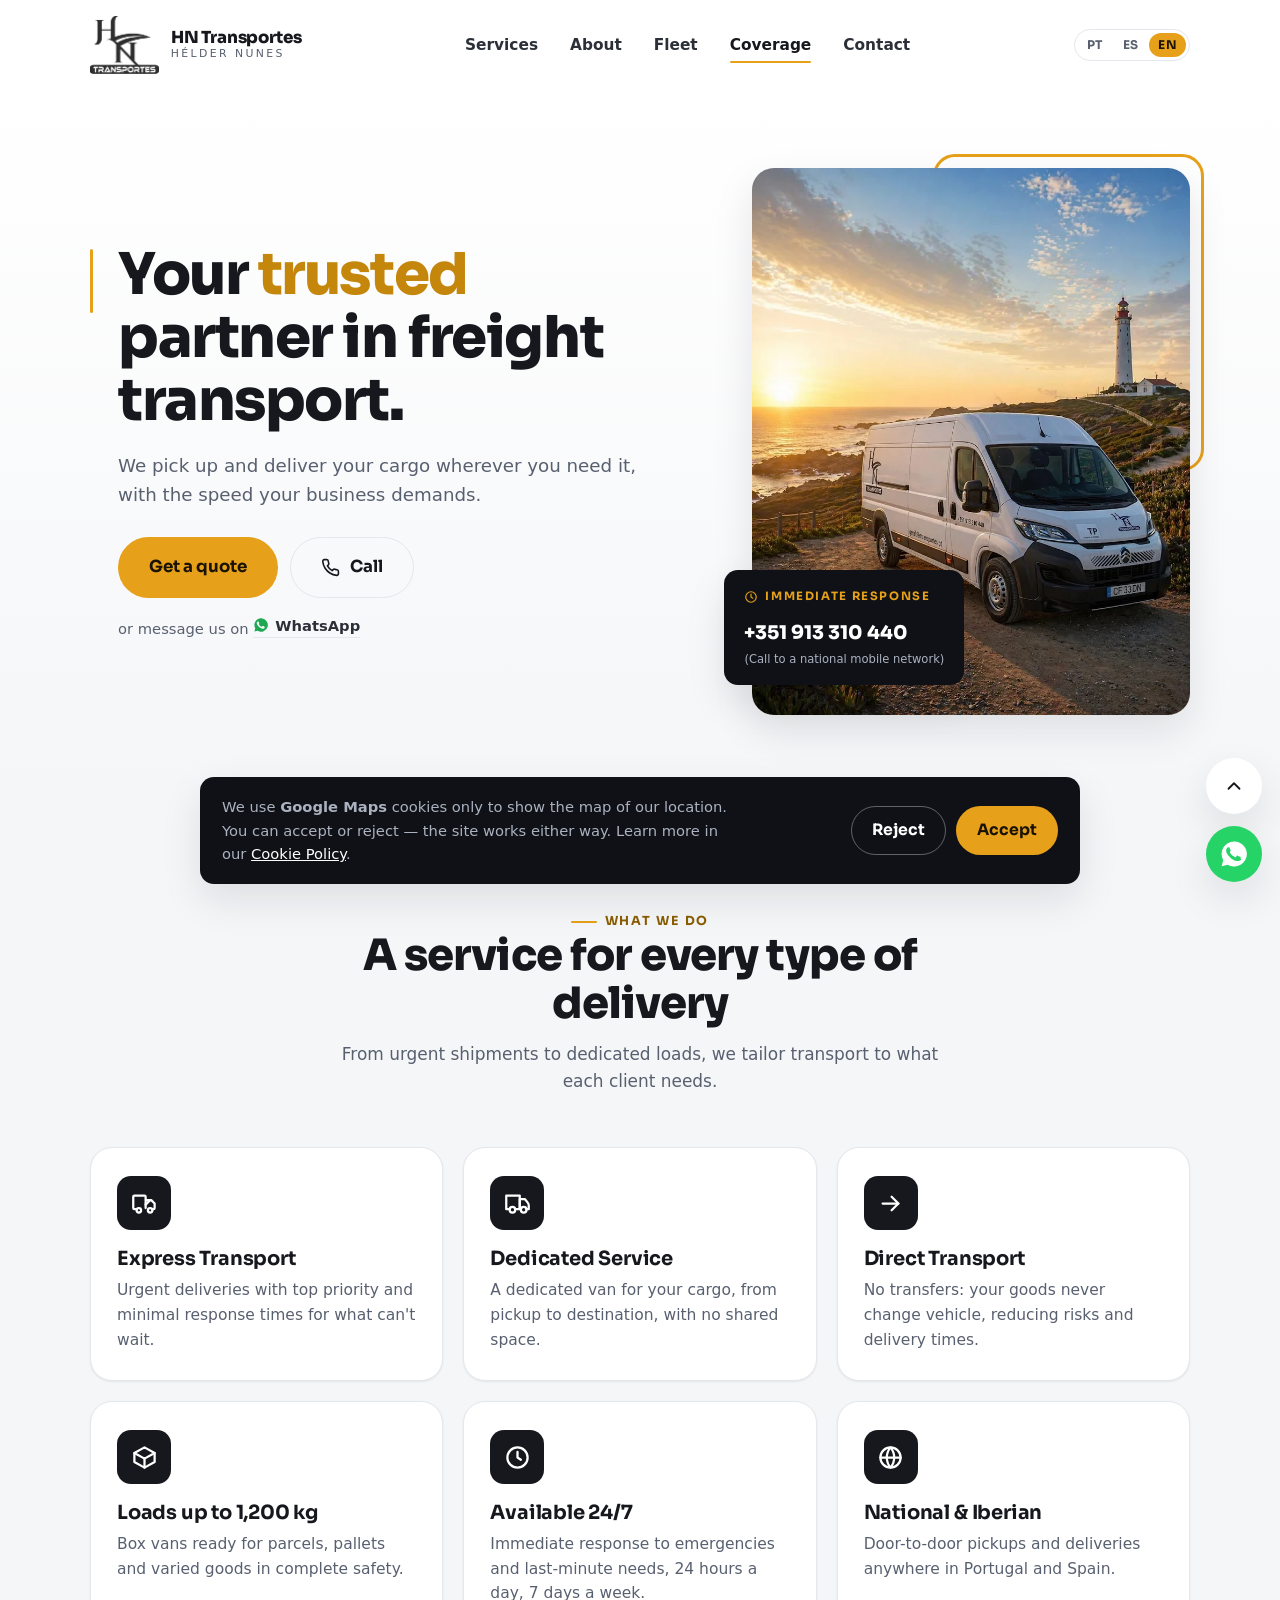
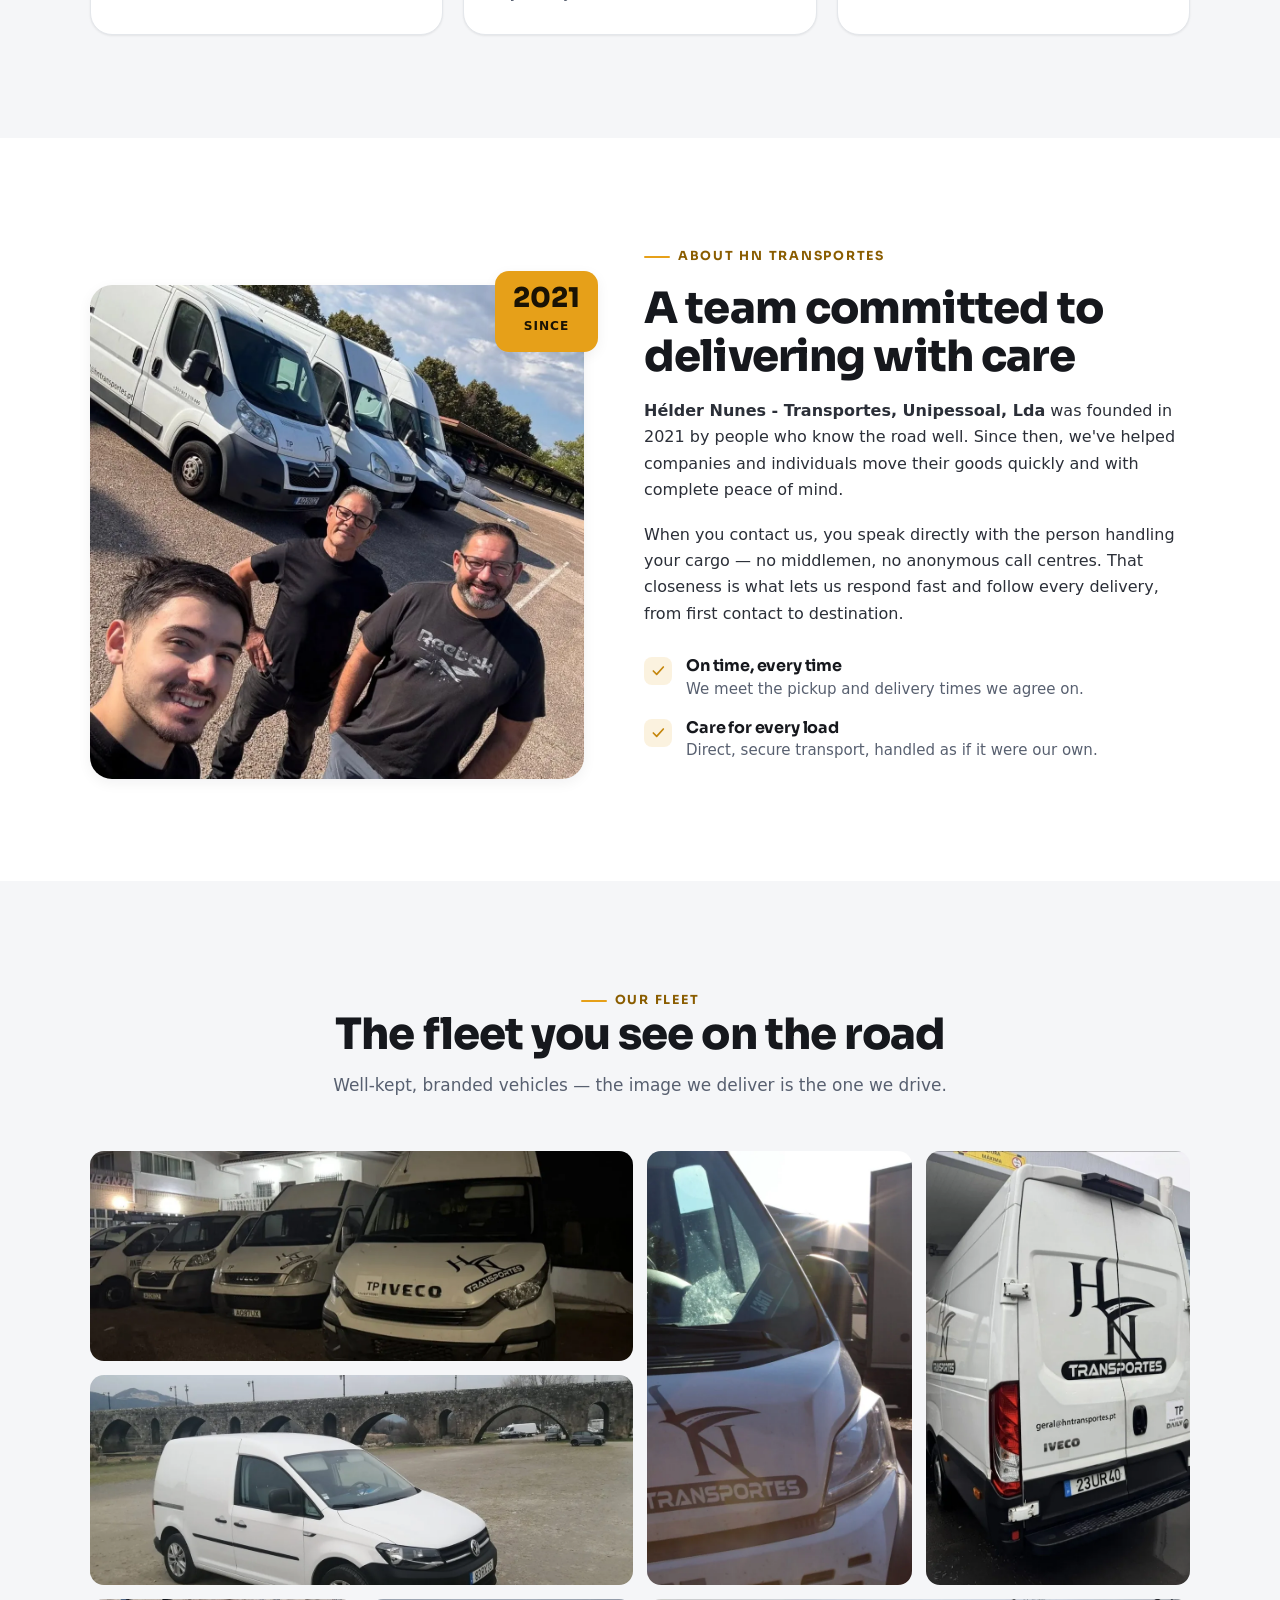
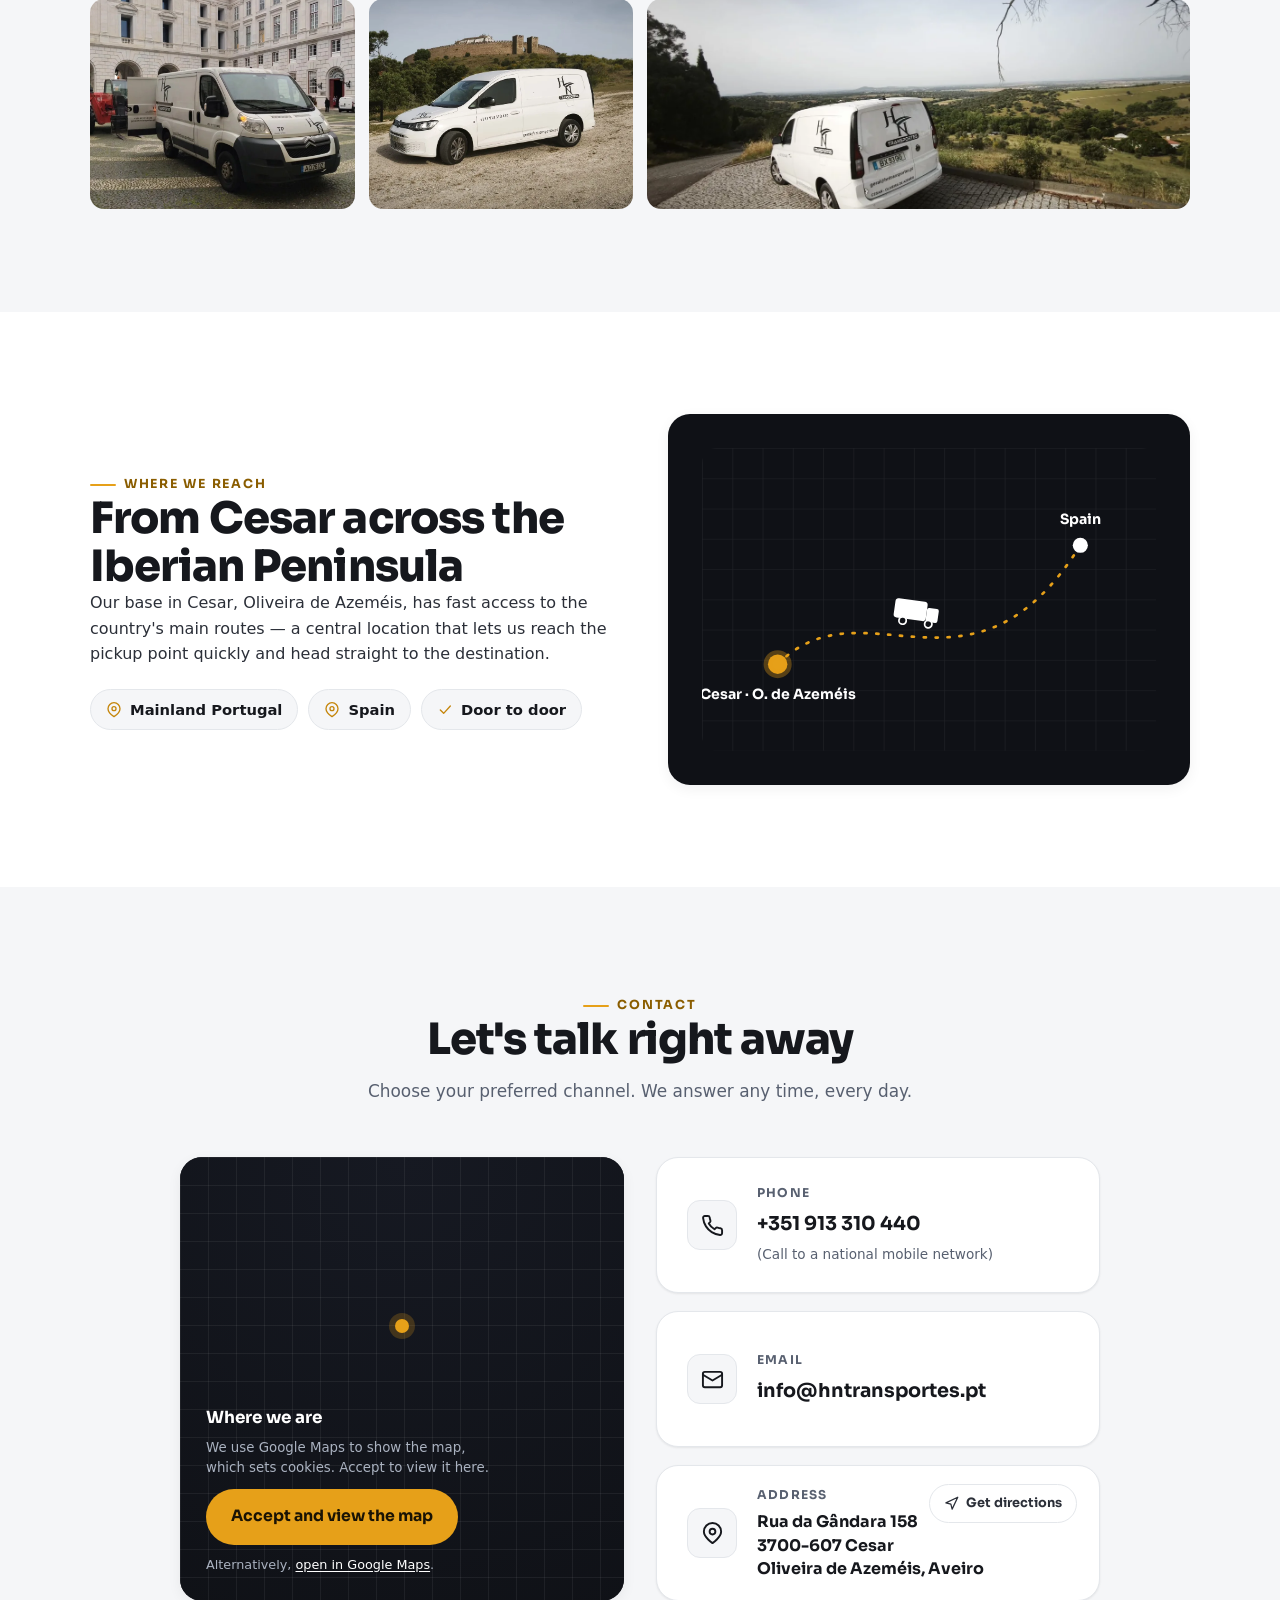
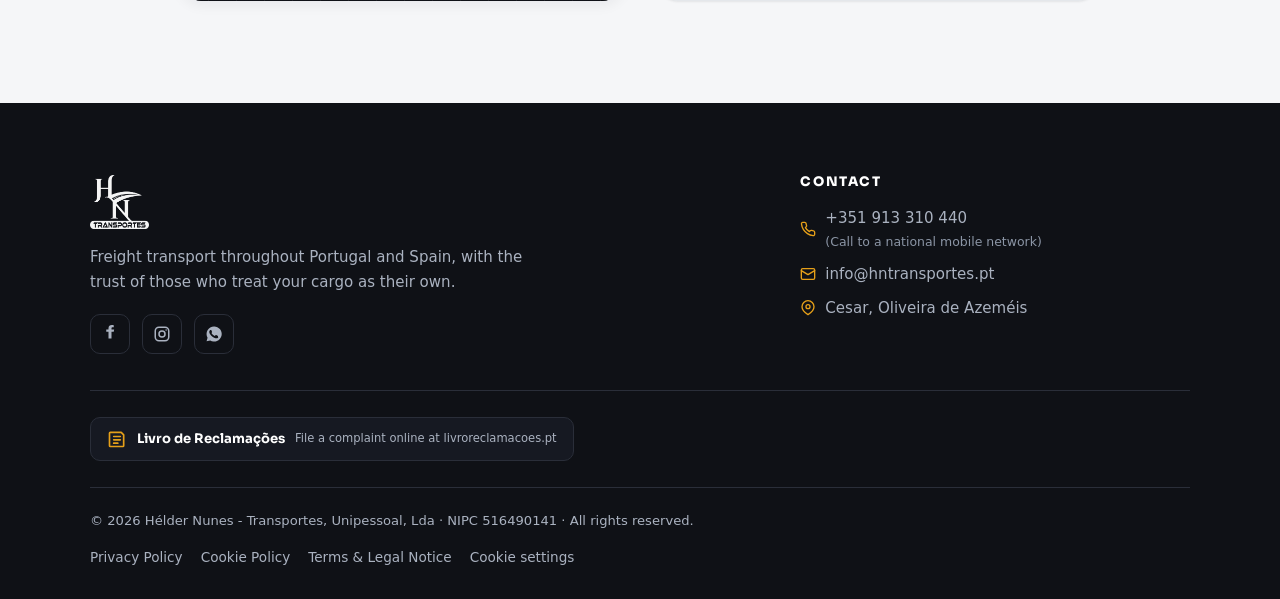
==== index.html @ 17d3a683 "Add PT/ES/EN i18n and refresh hero, contacts & header - Multilingual support (pt-PT default, es-ES, " ====
<!DOCTYPE html>
<html lang="pt-PT">
<head>
  <meta charset="UTF-8" />
  <meta name="viewport" content="width=device-width, initial-scale=1" />
  <script>
    (function () {
      try {
        var k = "hn-lang", s = null, sup = ["pt", "es", "en"];
        try { s = localStorage.getItem(k); } catch (e) {}
        var l = (s && sup.indexOf(s) > -1) ? s : (navigator.language || "pt").slice(0, 2).toLowerCase();
        if (sup.indexOf(l) < 0) l = "pt";
        document.documentElement.lang = { pt: "pt-PT", es: "es-ES", en: "en-US" }[l];
        if (l !== "pt") {
          var d = document.documentElement;
          d.className += (d.className ? " " : "") + "i18n-pending";
          setTimeout(function () { d.classList.remove("i18n-pending"); }, 1200);
        }
      } catch (e) {}
    })();
  </script>
  <title data-i18n="metaTitle.index">HN Transportes | Transporte de mercadorias 24/7 — Nacional e Ibérico</title>
  <meta name="description" data-i18n-content="metaDesc.index" content="HN Transportes (Hélder Nunes) — transporte de mercadorias em carrinhas de caixa com carga útil até 1.200 kg. Serviços expresso, dedicados e diretos, sem transbordos, 24 horas por dia, a nível nacional e ibérico. Sede em Cesar, Oliveira de Azeméis." />
  <meta name="theme-color" content="#ffffff" />
  <meta name="author" content="Hélder Nunes - Transportes, Unipessoal, Lda" />
  <link rel="canonical" href="https://hntransportes.pt/" />

  <!-- Open Graph / redes sociais -->
  <meta property="og:type" content="website" />
  <meta property="og:site_name" content="HN Transportes" />
  <meta property="og:title" content="HN Transportes | Transporte de mercadorias 24/7 — Nacional e Ibérico" />
  <meta property="og:description" content="Carrinhas de caixa com carga útil até 1.200 kg. Serviços expresso, dedicados e diretos, sem transbordos, 24h/dia. Portugal e Espanha." />
  <meta property="og:locale" content="pt_PT" />
  <meta property="og:url" content="https://hntransportes.pt/" />
  <meta property="og:image" content="https://hntransportes.pt/assets/img/og-image.jpg" />
  <meta property="og:image:width" content="1200" />
  <meta property="og:image:height" content="630" />
  <meta property="og:image:alt" content="Carrinha branca da HN Transportes junto ao mar ao pôr-do-sol" />
  <meta name="twitter:card" content="summary_large_image" />

  <!-- Favicons -->
  <link rel="icon" href="favicon.ico" sizes="any" />
  <link rel="icon" type="image/png" sizes="32x32" href="assets/favicon/favicon-32.png" />
  <link rel="icon" type="image/png" sizes="16x16" href="assets/favicon/favicon-16.png" />
  <link rel="apple-touch-icon" href="assets/favicon/apple-touch-icon.png" />
  <link rel="manifest" href="site.webmanifest" />

  <link rel="preload" href="assets/fonts/sora-800.woff2" as="font" type="font/woff2" crossorigin />
  <link rel="stylesheet" href="assets/css/styles.css?v=22" />

  <!-- Dados estruturados -->
  <script type="application/ld+json">
  {
    "@context": "https://schema.org",
    "@type": "MovingCompany",
    "name": "HN Transportes",
    "legalName": "Hélder Nunes - Transportes, Unipessoal, Lda",
    "description": "Transporte de mercadorias em carrinhas de caixa com carga útil até 1.200 kg. Serviços expresso, dedicados e diretos, sem transbordos, 24h por dia, a nível nacional e ibérico.",
    "url": "https://hntransportes.pt/",
    "logo": "https://hntransportes.pt/assets/img/logo.png",
    "image": "https://hntransportes.pt/assets/img/og-image.jpg",
    "telephone": "+351913310440",
    "email": "info@hntransportes.pt",
    "vatID": "PT516490141",
    "taxID": "516490141",
    "foundingDate": "2021-05-28",
    "founder": { "@type": "Person", "name": "Hélder Nunes" },
    "priceRange": "€€",
    "address": {
      "@type": "PostalAddress",
      "streetAddress": "Rua da Gandara 158",
      "addressLocality": "Cesar, Oliveira de Azeméis",
      "postalCode": "3700-607",
      "addressRegion": "Aveiro",
      "addressCountry": "PT"
    },
    "geo": { "@type": "GeoCoordinates", "latitude": 40.8472, "longitude": -8.4520 },
    "areaServed": [
      { "@type": "Country", "name": "Portugal" },
      { "@type": "Country", "name": "Espanha" }
    ],
    "openingHoursSpecification": {
      "@type": "OpeningHoursSpecification",
      "dayOfWeek": ["Monday","Tuesday","Wednesday","Thursday","Friday","Saturday","Sunday"],
      "opens": "00:00", "closes": "23:59"
    },
    "sameAs": [
      "https://www.facebook.com/heldernuneswork",
      "https://www.instagram.com/helder_nunes_transportes"
    ]
  }
  </script>
</head>
<body>
  <a class="skip" href="#main" data-i18n="a11y.skip">Saltar para o conteúdo</a>

  <!-- Header -->
  <header class="header" id="top">
    <div class="container header__inner">
      <a class="brand" href="#top" aria-label="HN Transportes">
        <img src="assets/img/logo.png" alt="" width="555" height="468" />
        <span class="brand__txt"><strong>HN Transportes</strong><span>Hélder Nunes</span></span>
      </a>

      <nav class="nav" id="nav" data-i18n-aria="a11y.nav" aria-label="Navegação principal">
        <a href="#servicos" data-i18n="nav.servicos">Serviços</a>
        <a href="#sobre" data-i18n="nav.sobre">Sobre</a>
        <a href="#frota" data-i18n="nav.frota">Frota</a>
        <a href="#cobertura" data-i18n="nav.cobertura">Cobertura</a>
        <a href="#contactos" data-i18n="nav.contactos">Contactos</a>
        <div class="langswitch langswitch--menu" role="group" data-i18n-aria="a11y.langs" aria-label="Idioma">
          <button type="button" data-lang="pt">PT</button>
          <button type="button" data-lang="es">ES</button>
          <button type="button" data-lang="en">EN</button>
        </div>
      </nav>

      <div class="header__actions">
        <div class="langswitch" role="group" data-i18n-aria="a11y.langs" aria-label="Idioma">
          <button type="button" data-lang="pt" aria-pressed="true">PT</button>
          <button type="button" data-lang="es" aria-pressed="false">ES</button>
          <button type="button" data-lang="en" aria-pressed="false">EN</button>
        </div>
        <button class="navtoggle" id="navtoggle" aria-label="Abrir menu" aria-expanded="false" aria-controls="nav"><span></span></button>
      </div>
    </div>
  </header>

  <main id="main">
    <!-- Hero -->
    <section class="hero hero--editorial">
      <div class="container hero__grid">
        <div class="hero__content reveal">
          <h1 data-i18n="hero.title">O seu parceiro de <em>confiança</em> no transporte de mercadorias.</h1>
          <p class="hero__lead" data-i18n="hero.lead">Recolhemos e entregamos a sua carga onde for preciso, com a rapidez que o seu negócio exige.</p>
          <div class="hero__cta">
            <a class="btn btn--accent btn--lg hero__btn-quote" href="#contactos" data-i18n="cta.quote">Pedir orçamento</a>
            <a class="btn btn--ghost btn--lg" href="tel:+351913310440">
              <svg viewBox="0 0 24 24" fill="none" stroke="currentColor" stroke-width="2" stroke-linecap="round" stroke-linejoin="round" aria-hidden="true"><path d="M22 16.9v3a2 2 0 0 1-2.2 2 19.8 19.8 0 0 1-8.6-3 19.5 19.5 0 0 1-6-6 19.8 19.8 0 0 1-3-8.6A2 2 0 0 1 4.1 2h3a2 2 0 0 1 2 1.7c.1 1 .4 2 .7 2.9a2 2 0 0 1-.5 2.1L8.1 9.9a16 16 0 0 0 6 6l1.2-1.2a2 2 0 0 1 2.1-.5c.9.3 1.9.6 2.9.7a2 2 0 0 1 1.7 2Z"/></svg>
              <span data-i18n="hero.ligar">Ligar</span>
            </a>
          </div>
          <p class="hero__wa"><span data-i18n="hero.wa">ou fale connosco no</span> <a href="https://wa.me/351913310440" target="_blank" rel="noopener"><svg viewBox="0 0 24 24" fill="currentColor" aria-hidden="true"><path d="M12 2a10 10 0 0 0-8.6 15l-1.3 4.8 4.9-1.3A10 10 0 1 0 12 2Zm5.8 14.2c-.2.7-1.4 1.3-2 1.4-.5.1-1.2.1-1.9-.1-.4-.1-1-.3-1.8-.6-3-1.3-5-4.4-5.2-4.6-.1-.2-1.2-1.6-1.2-3s.7-2.1 1-2.4c.2-.3.5-.3.7-.3h.5c.2 0 .4 0 .6.5l.8 2c.1.1.1.3 0 .5l-.4.6c-.2.2-.3.4-.1.7.2.3.8 1.3 1.7 2.1 1.2 1 2.1 1.4 2.4 1.5.3.1.4.1.6-.1l.8-1c.2-.2.4-.2.6-.1l1.9.9c.3.2.5.2.5.4.1.1.1.6-.1 1.1Z"/></svg> WhatsApp</a></p>
        </div>

        <div class="hero__media reveal">
          <figure class="hero__frame">
            <img src="assets/img/frota/hero-farol.webp" data-i18n-alt="hero.img.alt" alt="Carrinha branca da HN Transportes estacionada junto a um farol ao pôr-do-sol" width="816" height="1020" fetchpriority="high" />
          </figure>
          <aside class="hero__panel" aria-label="Contacto rápido">
            <span class="hero__panel-eyebrow"><svg viewBox="0 0 24 24" fill="none" stroke="currentColor" stroke-width="2" stroke-linecap="round" stroke-linejoin="round" aria-hidden="true"><circle cx="12" cy="12" r="9"/><path d="M12 7v5l3 2"/></svg> <span data-i18n="hero.panel.eyebrow">Resposta imediata</span></span>
            <a class="hero__panel-tel" href="tel:+351913310440">+351 913 310 440</a>
            <small data-i18n="phone.note">(Chamada para a rede móvel nacional)</small>
          </aside>
        </div>
      </div>
    </section>

    <!-- Serviços -->
    <section class="section section--surface" id="servicos">
      <div class="container">
        <div class="section-head section-head--center reveal">
          <span class="eyebrow" data-i18n="serv.eyebrow">O que fazemos</span>
          <h2 data-i18n="serv.h2">Um serviço para cada tipo de entrega</h2>
          <p data-i18n="serv.sub">Do envio urgente à carga exclusiva, ajustamos o transporte ao que cada cliente precisa.</p>
        </div>
        <div class="cards">
          <article class="card reveal">
            <div class="card__ico"><svg viewBox="0 0 24 24" fill="none" stroke="currentColor" stroke-width="2" stroke-linecap="round" stroke-linejoin="round" aria-hidden="true"><path d="M13 16V6a1 1 0 0 0-1-1H3a1 1 0 0 0-1 1v10a1 1 0 0 0 1 1h1"/><path d="M14 9h4l3 3v4a1 1 0 0 1-1 1h-1"/><circle cx="7" cy="18" r="2"/><circle cx="17" cy="18" r="2"/><path d="m13 13 4-4"/></svg></div>
            <h3 data-i18n="serv.c1.t">Transporte Expresso</h3>
            <p data-i18n="serv.c1.d">Entregas urgentes com prioridade máxima e tempos de resposta mínimos para o que não pode esperar.</p>
          </article>
          <article class="card reveal">
            <div class="card__ico"><svg viewBox="0 0 24 24" fill="none" stroke="currentColor" stroke-width="2" stroke-linecap="round" stroke-linejoin="round" aria-hidden="true"><path d="M10 17h4V5H2v12h3"/><path d="M20 17h2v-3.3a4 4 0 0 0-.9-2.5L18.5 8H14v9h1"/><circle cx="7.5" cy="17.5" r="2.5"/><circle cx="17.5" cy="17.5" r="2.5"/></svg></div>
            <h3 data-i18n="serv.c2.t">Serviço Dedicado</h3>
            <p data-i18n="serv.c2.d">Uma carrinha exclusiva para a sua carga, do ponto de recolha ao destino, sem partilha de espaço.</p>
          </article>
          <article class="card reveal">
            <div class="card__ico"><svg viewBox="0 0 24 24" fill="none" stroke="currentColor" stroke-width="2" stroke-linecap="round" stroke-linejoin="round" aria-hidden="true"><path d="M5 12h14"/><path d="m13 6 6 6-6 6"/></svg></div>
            <h3 data-i18n="serv.c3.t">Transporte Direto</h3>
            <p data-i18n="serv.c3.d">Sem transbordos: a mercadoria nunca muda de veículo, reduzindo riscos e tempos de entrega.</p>
          </article>
          <article class="card reveal">
            <div class="card__ico"><svg viewBox="0 0 24 24" fill="none" stroke="currentColor" stroke-width="2" stroke-linecap="round" stroke-linejoin="round" aria-hidden="true"><path d="M21 8 12 3 3 8l9 5 9-5Z"/><path d="M3 8v8l9 5 9-5V8"/><path d="M12 13v8"/></svg></div>
            <h3 data-i18n="serv.c4.t">Cargas até 1.200 kg</h3>
            <p data-i18n="serv.c4.d">Carrinhas de caixa preparadas para volumes, paletes e mercadoria diversa com total segurança.</p>
          </article>
          <article class="card reveal">
            <div class="card__ico"><svg viewBox="0 0 24 24" fill="none" stroke="currentColor" stroke-width="2" stroke-linecap="round" stroke-linejoin="round" aria-hidden="true"><circle cx="12" cy="12" r="9"/><path d="M12 7v5l3 2"/></svg></div>
            <h3 data-i18n="serv.c5.t">Disponível 24/7</h3>
            <p data-i18n="serv.c5.d">Resposta imediata a urgências e imprevistos, 24 horas por dia, 7 dias por semana.</p>
          </article>
          <article class="card reveal">
            <div class="card__ico"><svg viewBox="0 0 24 24" fill="none" stroke="currentColor" stroke-width="2" stroke-linecap="round" stroke-linejoin="round" aria-hidden="true"><circle cx="12" cy="12" r="9"/><path d="M3 12h18"/><path d="M12 3a14 14 0 0 1 0 18 14 14 0 0 1 0-18Z"/></svg></div>
            <h3 data-i18n="serv.c6.t">Nacional &amp; Ibérico</h3>
            <p data-i18n="serv.c6.d">Recolhas e entregas porta a porta em qualquer ponto de Portugal e Espanha.</p>
          </article>
        </div>
      </div>
    </section>

    <!-- Sobre -->
    <section class="section" id="sobre">
      <div class="container about">
        <div class="about__media reveal">
          <img src="assets/img/frota/equipa.webp" data-i18n-alt="about.img.alt" alt="Equipa da HN Transportes junto à frota de carrinhas" width="1080" height="1080" loading="lazy" />
          <div class="about__years"><b>2021</b><span data-i18n="sobre.since">Desde</span></div>
        </div>
        <div class="about__text reveal">
          <span class="eyebrow" data-i18n="sobre.eyebrow">Sobre a HN Transportes</span>
          <h2 data-i18n="sobre.h2">Uma equipa dedicada a entregar com rigor</h2>
          <p data-i18n="sobre.p1">A <strong>Hélder Nunes - Transportes, Unipessoal, Lda</strong> nasceu em 2021, do trabalho de quem conhece bem a estrada. Desde então, ajudamos empresas e particulares a transportar as suas mercadorias com rapidez e total tranquilidade.</p>
          <p data-i18n="sobre.p2">Quando nos contacta, fala diretamente com quem trata da sua carga — sem intermediários nem centrais anónimas. É essa proximidade que nos permite responder depressa e acompanhar cada entrega, do primeiro contacto até ao destino.</p>
          <ul class="featurelist">
            <li>
              <span class="ck"><svg viewBox="0 0 24 24" fill="none" stroke="currentColor" stroke-width="2.5" stroke-linecap="round" stroke-linejoin="round" aria-hidden="true"><path d="m5 12 5 5L20 6"/></svg></span>
              <div><h3 data-i18n="sobre.f1.t">Rigor nos prazos</h3><p data-i18n="sobre.f1.d">Cumprimos os tempos de recolha e entrega que combinamos.</p></div>
            </li>
            <li>
              <span class="ck"><svg viewBox="0 0 24 24" fill="none" stroke="currentColor" stroke-width="2.5" stroke-linecap="round" stroke-linejoin="round" aria-hidden="true"><path d="m5 12 5 5L20 6"/></svg></span>
              <div><h3 data-i18n="sobre.f2.t">Cuidado com cada carga</h3><p data-i18n="sobre.f2.d">Transporte direto e seguro, tratado como se fosse nosso.</p></div>
            </li>
          </ul>
        </div>
      </div>
    </section>

    <!-- Frota -->
    <section class="section section--surface" id="frota">
      <div class="container">
        <div class="section-head section-head--center reveal">
          <span class="eyebrow" data-i18n="frota.eyebrow">A nossa frota</span>
          <h2 data-i18n="frota.h2">A frota que vê na estrada</h2>
          <p data-i18n="frota.sub">Veículos cuidados e identificados — a imagem que entregamos é a mesma que conduzimos.</p>
        </div>
        <div class="gallery" id="gallery">
          <button class="wide" data-cap="Frota da HN Transportes ao final do dia" aria-label="Ver imagem maior: frota ao final do dia"><img src="assets/img/frota/frota-noite.webp" alt="Várias carrinhas da HN Transportes alinhadas ao final do dia" loading="lazy" width="1280" height="982" /><span class="cap" data-i18n="frota.cap1">Vários veículos, uma equipa</span></button>
          <button class="tall" data-cap="Detalhe da frente de uma carrinha HN Transportes ao amanhecer" aria-label="Ver imagem maior: detalhe da frente de uma carrinha"><img src="assets/img/frota/detalhe.webp" alt="Detalhe da frente de uma carrinha HN Transportes em contraluz" loading="lazy" width="680" height="1020" /><span class="cap" data-i18n="frota.cap2">Identidade HN</span></button>
          <button class="tall" data-cap="Traseira de uma carrinha da HN Transportes com o logótipo" aria-label="Ver imagem maior: traseira de uma carrinha com o logótipo"><img src="assets/img/frota/traseira.webp" alt="Traseira de uma carrinha da HN Transportes com o logótipo" loading="lazy" width="788" height="1020" /><span class="cap" data-i18n="frota.cap3">O nosso logótipo</span></button>
          <button class="wide" data-cap="Carrinha HN Transportes junto a uma ponte histórica" aria-label="Ver imagem maior: carrinha junto a uma ponte histórica"><img src="assets/img/frota/ponte.webp" alt="Carrinha Volkswagen da HN Transportes junto a uma ponte histórica" loading="lazy" width="1300" height="975" /><span class="cap" data-i18n="frota.cap4">Por todo o país</span></button>
          <button data-cap="Carrinha HN Transportes num pátio histórico" aria-label="Ver imagem maior: carrinha num pátio histórico"><img src="assets/img/frota/palacio.webp" alt="Carrinha da HN Transportes num pátio de edifício histórico" loading="lazy" width="1000" height="1000" /><span class="cap" data-i18n="frota.cap5">Entregas urbanas</span></button>
          <button data-cap="Carrinha HN Transportes com um castelo ao fundo" aria-label="Ver imagem maior: carrinha com um castelo ao fundo"><img src="assets/img/frota/castelo.webp" alt="Carrinha da HN Transportes com um castelo no horizonte" loading="lazy" width="1200" height="675" /><span class="cap" data-i18n="frota.cap6">Onde for preciso</span></button>
          <button class="wide" data-cap="Carrinha HN Transportes sobre vista panorâmica" aria-label="Ver imagem maior: carrinha sobre vista panorâmica"><img src="assets/img/frota/campo.webp" alt="Carrinha da HN Transportes com vista panorâmica sobre o campo" loading="lazy" width="1200" height="675" /><span class="cap" data-i18n="frota.cap7">Cobertura alargada</span></button>
        </div>
      </div>
    </section>

    <!-- Cobertura -->
    <section class="section" id="cobertura">
      <div class="container cover">
        <div class="reveal">
          <span class="eyebrow" data-i18n="cob.eyebrow">Onde chegamos</span>
          <h2 data-i18n="cob.h2">De Cesar para toda a Península Ibérica</h2>
          <p data-i18n="cob.body">A nossa sede em Cesar, Oliveira de Azeméis, tem ligação rápida às principais vias do país — uma posição central que nos deixa chegar depressa ao ponto de recolha e seguir sem desvios até ao destino.</p>
          <div class="cover__chips">
            <span class="chip"><svg viewBox="0 0 24 24" fill="none" stroke="currentColor" stroke-width="2" stroke-linecap="round" stroke-linejoin="round" aria-hidden="true"><path d="M21 10c0 6-9 12-9 12s-9-6-9-12a9 9 0 0 1 18 0Z"/><circle cx="12" cy="10" r="3"/></svg> <span data-i18n="cob.chip1">Portugal Continental</span></span>
            <span class="chip"><svg viewBox="0 0 24 24" fill="none" stroke="currentColor" stroke-width="2" stroke-linecap="round" stroke-linejoin="round" aria-hidden="true"><path d="M21 10c0 6-9 12-9 12s-9-6-9-12a9 9 0 0 1 18 0Z"/><circle cx="12" cy="10" r="3"/></svg> <span data-i18n="cob.chip2">Espanha</span></span>
            <span class="chip"><svg viewBox="0 0 24 24" fill="none" stroke="currentColor" stroke-width="2" stroke-linecap="round" stroke-linejoin="round" aria-hidden="true"><path d="m5 12 5 5L20 6"/></svg> <span data-i18n="cob.chip3">Porta a porta</span></span>
          </div>
        </div>
        <div class="cover__map reveal" role="img" data-i18n-aria="cob.map.aria" aria-label="Rota da HN Transportes a ligar Portugal e Espanha">
          <svg viewBox="0 0 420 280" xmlns="http://www.w3.org/2000/svg">
            <defs>
              <pattern id="grid" width="28" height="28" patternUnits="userSpaceOnUse">
                <path d="M28 0H0V28" fill="none" stroke="#ffffff14" stroke-width="1"/>
              </pattern>
            </defs>
            <rect width="420" height="280" fill="url(#grid)" rx="14"/>
            <path d="M70 200 C 150 120, 250 250, 350 90" fill="none" stroke="#e6a019" stroke-width="2.5" stroke-dasharray="2 9" stroke-linecap="round"/>
            <g>
              <circle cx="70" cy="200" r="9" fill="#e6a019"/>
              <circle cx="70" cy="200" r="9" fill="none" stroke="#e6a01955" stroke-width="8"/>
              <text x="70" y="232" fill="#fff" font-family="Sora, sans-serif" font-size="13" font-weight="700" text-anchor="middle">Cesar · O. de Azeméis</text>
            </g>
            <g>
              <circle cx="350" cy="90" r="7" fill="#fff"/>
              <text x="350" y="70" fill="#fff" font-family="Sora, sans-serif" font-size="13" font-weight="700" text-anchor="middle" data-i18n="cob.map.es">Espanha</text>
            </g>
            <g transform="translate(196 150) rotate(8)">
              <rect x="-18" y="-9" width="30" height="18" rx="3" fill="#fff"/>
              <rect x="12" y="-4" width="11" height="13" rx="2" fill="#fff"/>
              <circle cx="-9" cy="11" r="3.4" fill="#0f1116" stroke="#fff" stroke-width="1.6"/>
              <circle cx="15" cy="11" r="3.4" fill="#0f1116" stroke="#fff" stroke-width="1.6"/>
            </g>
          </svg>
        </div>
      </div>
    </section>

    <!-- Contactos -->
    <section class="section section--surface" id="contactos">
      <div class="container">
        <div class="section-head section-head--center reveal">
          <span class="eyebrow" data-i18n="con.eyebrow">Contactos</span>
          <h2 data-i18n="con.h2">Falamos consigo de imediato</h2>
          <p data-i18n="con.sub">Escolha o canal que preferir. Respondemos a qualquer hora, todos os dias.</p>
        </div>
        <div class="contact">
          <!-- ESQUERDA: mapa quadrado (carrega após consentimento de cookies) -->
          <div class="contact__map reveal" id="map-embed" data-maps="https://www.google.com/maps?q=Rua+da+Gandara+158,+3700-607+Cesar,+Oliveira+de+Azem%C3%A9is&amp;output=embed">
            <div class="map-placeholder" id="map-placeholder">
              <span class="map-placeholder__grid" aria-hidden="true"></span>
              <span class="map-placeholder__pin" aria-hidden="true"></span>
              <div class="map-placeholder__body">
                <strong data-i18n="map.title">Onde estamos</strong>
                <small data-i18n="map.note">Para mostrar o mapa usamos o Google Maps, que instala cookies. Aceite para o ver aqui.</small>
                <button type="button" class="btn btn--accent" id="map-accept" data-i18n="map.accept">Aceitar e ver o mapa</button>
                <span class="map-placeholder__hint" data-i18n="map.hint">Em alternativa, <a href="https://www.google.com/maps/search/?api=1&amp;query=Rua%20da%20Gandara%20158%203700-607%20Cesar%20Oliveira%20de%20Azem%C3%A9is" target="_blank" rel="noopener">abra no Google Maps</a>.</span>
              </div>
            </div>
          </div>

          <!-- DIREITA: cards (Telefone, Email, Morada) -->
          <div class="contact__cards reveal">
            <div class="ccard">
              <span class="ccard__ico" aria-hidden="true"><svg viewBox="0 0 24 24" fill="none" stroke="currentColor" stroke-width="2" stroke-linecap="round" stroke-linejoin="round"><path d="M22 16.9v3a2 2 0 0 1-2.2 2 19.8 19.8 0 0 1-8.6-3 19.5 19.5 0 0 1-6-6 19.8 19.8 0 0 1-3-8.6A2 2 0 0 1 4.1 2h3a2 2 0 0 1 2 1.7c.1 1 .4 2 .7 2.9a2 2 0 0 1-.5 2.1L8.1 9.9a16 16 0 0 0 6 6l1.2-1.2a2 2 0 0 1 2.1-.5c.9.3 1.9.6 2.9.7a2 2 0 0 1 1.7 2Z"/></svg></span>
              <div class="ccard__body">
                <span class="ccard__kick" data-i18n="ch.tel">Telefone</span>
                <a class="ccard__val" href="tel:+351913310440">+351 913 310 440</a>
                <span class="ccard__sub" data-i18n="phone.note">(Chamada para a rede móvel nacional)</span>
              </div>
            </div>
            <div class="ccard">
              <span class="ccard__ico" aria-hidden="true"><svg viewBox="0 0 24 24" fill="none" stroke="currentColor" stroke-width="2" stroke-linecap="round" stroke-linejoin="round"><rect x="2" y="4" width="20" height="16" rx="2"/><path d="m22 7-10 6L2 7"/></svg></span>
              <div class="ccard__body">
                <span class="ccard__kick" data-i18n="ch.email">Email</span>
                <a class="ccard__val" href="mailto:info@hntransportes.pt">info@hntransportes.pt</a>
              </div>
            </div>
            <address class="ccard ccard--morada">
              <span class="ccard__ico" aria-hidden="true"><svg viewBox="0 0 24 24" fill="none" stroke="currentColor" stroke-width="2" stroke-linecap="round" stroke-linejoin="round"><path d="M21 10c0 6-9 12-9 12s-9-6-9-12a9 9 0 0 1 18 0Z"/><circle cx="12" cy="10" r="3"/></svg></span>
              <div class="ccard__body">
                <span class="ccard__kick" data-i18n="ch.morada">Morada</span>
                <span class="ccard__val ccard__val--addr">Rua da Gândara 158<br />3700-607 Cesar<br />Oliveira de Azeméis, Aveiro</span>
                <a class="ccard__dir" href="https://www.google.com/maps/dir/?api=1&amp;destination=Rua%20da%20Gandara%20158%203700-607%20Cesar%20Oliveira%20de%20Azem%C3%A9is" target="_blank" rel="noopener">
                  <svg viewBox="0 0 24 24" fill="none" stroke="currentColor" stroke-width="2" stroke-linecap="round" stroke-linejoin="round" aria-hidden="true"><polygon points="3 11 22 2 13 21 11 13 3 11"/></svg>
                  <span data-i18n="con.dir">Como chegar</span>
                </a>
              </div>
            </address>
          </div>
        </div>
      </div>
    </section>
  </main>

  <!-- Footer -->
  <footer class="footer">
    <div class="container">
      <div class="footer__top">
        <div class="footer__brand">
          <img src="assets/img/logo-light.png" alt="HN Transportes" width="913" height="833" />
          <p data-i18n="footer.blurb">Transporte de mercadorias por todo o Portugal e Espanha, com a confiança de quem trata a sua carga como sua.</p>
          <div class="footer__social">
            <a href="https://www.facebook.com/heldernuneswork" target="_blank" rel="noopener" aria-label="Facebook"><svg viewBox="0 0 24 24" fill="currentColor" aria-hidden="true"><path d="M14 9h3l.5-3H14V4.5c0-.9.3-1.5 1.6-1.5H17V.2C16.5.1 15.4 0 14.3 0 11.9 0 10 1.5 10 4.2V6H7v3h3v9h4V9Z"/></svg></a>
            <a href="https://www.instagram.com/helder_nunes_transportes" target="_blank" rel="noopener" aria-label="Instagram"><svg viewBox="0 0 24 24" fill="none" stroke="currentColor" stroke-width="2" aria-hidden="true"><rect x="3" y="3" width="18" height="18" rx="5"/><circle cx="12" cy="12" r="4"/><circle cx="17.5" cy="6.5" r="1" fill="currentColor" stroke="none"/></svg></a>
            <a href="https://wa.me/351913310440" target="_blank" rel="noopener" aria-label="WhatsApp"><svg viewBox="0 0 24 24" fill="currentColor" aria-hidden="true"><path d="M12 2a10 10 0 0 0-8.6 15l-1.3 4.8 4.9-1.3A10 10 0 1 0 12 2Zm5.8 14.2c-.2.7-1.4 1.3-2 1.4-.5.1-1.2.1-1.9-.1-.4-.1-1-.3-1.8-.6-3-1.3-5-4.4-5.2-4.6-.1-.2-1.2-1.6-1.2-3s.7-2.1 1-2.4c.2-.3.5-.3.7-.3h.5c.2 0 .4 0 .6.5l.8 2c.1.1.1.3 0 .5l-.4.6c-.2.2-.3.4-.1.7.2.3.8 1.3 1.7 2.1 1.2 1 2.1 1.4 2.4 1.5.3.1.4.1.6-.1l.8-1c.2-.2.4-.2.6-.1l1.9.9c.3.2.5.2.5.4.1.1.1.6-.1 1.1Z"/></svg></a>
          </div>
        </div>
        <div class="footer__col">
          <h4 data-i18n="footer.contactos">Contactos</h4>
          <ul>
            <li><svg viewBox="0 0 24 24" fill="none" stroke="currentColor" stroke-width="2" stroke-linecap="round" stroke-linejoin="round" aria-hidden="true"><path d="M22 16.9v3a2 2 0 0 1-2.2 2 19.8 19.8 0 0 1-8.6-3 19.5 19.5 0 0 1-6-6 19.8 19.8 0 0 1-3-8.6A2 2 0 0 1 4.1 2h3a2 2 0 0 1 2 1.7c.1 1 .4 2 .7 2.9a2 2 0 0 1-.5 2.1L8.1 9.9a16 16 0 0 0 6 6l1.2-1.2a2 2 0 0 1 2.1-.5c.9.3 1.9.6 2.9.7a2 2 0 0 1 1.7 2Z"/></svg><span><a href="tel:+351913310440">+351 913 310 440</a><small class="callnote" data-i18n="phone.note">(Chamada para a rede móvel nacional)</small></span></li>
            <li><svg viewBox="0 0 24 24" fill="none" stroke="currentColor" stroke-width="2" stroke-linecap="round" stroke-linejoin="round" aria-hidden="true"><rect x="2" y="4" width="20" height="16" rx="2"/><path d="m22 7-10 6L2 7"/></svg><a href="mailto:info@hntransportes.pt">info@hntransportes.pt</a></li>
            <li><svg viewBox="0 0 24 24" fill="none" stroke="currentColor" stroke-width="2" stroke-linecap="round" stroke-linejoin="round" aria-hidden="true"><path d="M21 10c0 6-9 12-9 12s-9-6-9-12a9 9 0 0 1 18 0Z"/><circle cx="12" cy="10" r="3"/></svg> <span data-i18n="footer.local">Cesar, Oliveira de Azeméis</span></li>
          </ul>
        </div>
      </div>

      <!-- Livro de Reclamações (DL 156/2005) -->
      <div class="footer__legal">
        <p>
          <a class="lr-badge" href="https://www.livroreclamacoes.pt" target="_blank" rel="noopener">
            <svg viewBox="0 0 24 24" fill="none" stroke="currentColor" stroke-width="2" stroke-linecap="round" stroke-linejoin="round" aria-hidden="true"><path d="M4 4h13l3 3v13a1 1 0 0 1-1 1H4a1 1 0 0 1-1-1V5a1 1 0 0 1 1-1Z"/><path d="M8 9h8M8 13h8M8 17h5"/></svg>
            Livro de Reclamações <small data-i18n="footer.lr.sub">Reclamação online em livroreclamacoes.pt</small>
          </a>
        </p>
      </div>

      <div class="footer__bottom">
        <span class="copy">© <span id="year">2026</span> Hélder Nunes - Transportes, Unipessoal, Lda · NIPC 516490141 · <span data-i18n="footer.rights">Todos os direitos reservados.</span></span>
        <nav aria-label="Ligações legais">
          <a href="privacidade.html" data-i18n="footer.priv">Política de Privacidade</a>
          <a href="cookies.html" data-i18n="footer.cookies">Política de Cookies</a>
          <a href="termos.html" data-i18n="footer.termos">Termos e Aviso Legal</a>
          <button type="button" class="cookie-settings" id="cookie-settings" data-i18n="footer.cookieset">Definições de cookies</button>
        </nav>
      </div>
    </div>
  </footer>

  <!-- Banner de consentimento de cookies (RGPD / Lei 41/2004) -->
  <div class="cookiebar" id="cookiebar" role="region" aria-label="Consentimento de cookies" hidden>
    <p class="cookiebar__txt" data-i18n="cookie.txt">Utilizamos cookies do <strong>Google Maps</strong> apenas para mostrar o mapa da nossa localização. Pode aceitar ou rejeitar — o site funciona na mesma. Saiba mais na <a href="cookies.html">Política de Cookies</a>.</p>
    <div class="cookiebar__actions">
      <button type="button" class="btn btn--outline-light" id="cookie-reject" data-i18n="cookie.reject">Rejeitar</button>
      <button type="button" class="btn btn--accent" id="cookie-accept" data-i18n="cookie.accept">Aceitar</button>
    </div>
  </div>

  <!-- Ações flutuantes -->
  <div class="fab">
    <button class="totop" id="totop" data-i18n-aria="a11y.totop" aria-label="Voltar ao topo"><svg viewBox="0 0 24 24" fill="none" stroke="currentColor" stroke-width="2" stroke-linecap="round" stroke-linejoin="round" aria-hidden="true"><path d="m18 15-6-6-6 6"/></svg></button>
    <a class="fab__wa" href="https://wa.me/351913310440" target="_blank" rel="noopener" data-i18n-aria="a11y.wa" aria-label="Falar no WhatsApp">
      <svg viewBox="0 0 24 24" fill="currentColor" aria-hidden="true"><path d="M12 2a10 10 0 0 0-8.6 15l-1.3 4.8 4.9-1.3A10 10 0 1 0 12 2Zm5.8 14.2c-.2.7-1.4 1.3-2 1.4-.5.1-1.2.1-1.9-.1-.4-.1-1-.3-1.8-.6-3-1.3-5-4.4-5.2-4.6-.1-.2-1.2-1.6-1.2-3s.7-2.1 1-2.4c.2-.3.5-.3.7-.3h.5c.2 0 .4 0 .6.5l.8 2c.1.1.1.3 0 .5l-.4.6c-.2.2-.3.4-.1.7.2.3.8 1.3 1.7 2.1 1.2 1 2.1 1.4 2.4 1.5.3.1.4.1.6-.1l.8-1c.2-.2.4-.2.6-.1l1.9.9c.3.2.5.2.5.4.1.1.1.6-.1 1.1Z"/></svg>
    </a>
  </div>

  <!-- Lightbox -->
  <div class="lightbox" id="lightbox" role="dialog" aria-modal="true" data-i18n-aria="a11y.lightbox" aria-label="Visualizador de imagens">
    <button class="lightbox__btn lightbox__close" id="lb-close" data-i18n-aria="a11y.close" aria-label="Fechar"><svg viewBox="0 0 24 24" fill="none" stroke="currentColor" stroke-width="2" stroke-linecap="round" aria-hidden="true"><path d="M18 6 6 18M6 6l12 12"/></svg></button>
    <button class="lightbox__btn lightbox__prev" id="lb-prev" data-i18n-aria="a11y.prev" aria-label="Anterior"><svg viewBox="0 0 24 24" fill="none" stroke="currentColor" stroke-width="2" stroke-linecap="round" aria-hidden="true"><path d="m15 18-6-6 6-6"/></svg></button>
    <img id="lb-img" src="" alt="" />
    <button class="lightbox__btn lightbox__next" id="lb-next" data-i18n-aria="a11y.next" aria-label="Seguinte"><svg viewBox="0 0 24 24" fill="none" stroke="currentColor" stroke-width="2" stroke-linecap="round" aria-hidden="true"><path d="m9 18 6-6-6-6"/></svg></button>
  </div>

  <script src="assets/js/i18n.js?v=1" defer></script>
  <script src="assets/js/main.js?v=5" defer></script>
</body>
</html>
---- assets/css/styles.css ----
/* ==========================================================================
   HN Transportes — Folha de estilos principal
   Site estático, sem dependências externas em runtime. Mobile-first.
   ========================================================================== */

/* ---------- Fontes self-hosted (sem CDN externo) ---------- */
@font-face {
  font-family: "Sora";
  font-style: normal;
  font-weight: 600;
  font-display: swap;
  src: url("../fonts/sora-600.woff2") format("woff2");
}
@font-face {
  font-family: "Sora";
  font-style: normal;
  font-weight: 700;
  font-display: swap;
  src: url("../fonts/sora-700.woff2") format("woff2");
}
@font-face {
  font-family: "Sora";
  font-style: normal;
  font-weight: 800;
  font-display: swap;
  src: url("../fonts/sora-800.woff2") format("woff2");
}

/* ---------- Tokens ---------- */
:root {
  --ink: #16181d;
  --ink-soft: #2b2f38;
  --bg: #ffffff;
  --surface: #f5f6f8;
  --surface-2: #eef0f3;
  --dark: #0f1116;
  --dark-2: #161922;
  --line: #e4e7eb;
  --line-dark: #2a2e39;
  --muted: #586070;
  --muted-dark: #aab2c0;
  --accent: #e6a019;
  --accent-d: #c5860c;
  --accent-text: #8a5d00; /* âmbar escuro p/ texto pequeno — passa WCAG AA (>=4.5:1 em branco) */
  --accent-soft: rgba(230, 160, 25, .14);
  --wa: #25d366;
  --wa-d: #1da851;

  --font-display: "Sora", system-ui, sans-serif;
  --font-body: system-ui, -apple-system, "Segoe UI", Roboto, "Helvetica Neue", Arial, sans-serif;

  --container: 1180px;
  --radius: 14px;
  --radius-lg: 22px;
  --radius-pill: 999px;

  --shadow-sm: 0 1px 2px rgba(16, 20, 30, .04), 0 1px 3px rgba(16, 20, 30, .04);
  --shadow: 0 4px 14px rgba(16, 20, 30, .06);
  --shadow-lg: 0 16px 40px rgba(16, 20, 30, .10);

  --ease: cubic-bezier(.22, .61, .36, 1);
  --header-h: 72px;
}

/* ---------- Reset / base ---------- */
*, *::before, *::after { box-sizing: border-box; }
* { margin: 0; }
html { scroll-behavior: smooth; -webkit-text-size-adjust: 100%; scroll-padding-top: calc(var(--header-h) + 14px); }
body {
  font-family: var(--font-body);
  color: var(--ink);
  background: var(--bg);
  line-height: 1.6;
  font-size: 1rem;
  -webkit-font-smoothing: antialiased;
  text-rendering: optimizeLegibility;
  overflow-x: hidden;
}
img, svg, video { display: block; max-width: 100%; height: auto; }
a { color: inherit; text-decoration: none; }
button { font: inherit; cursor: pointer; }
ul { list-style: none; padding: 0; }
:focus-visible { outline: 3px solid var(--accent); outline-offset: 2px; border-radius: 4px; }

h1, h2, h3, h4 { font-family: var(--font-display); font-weight: 800; line-height: 1.1; letter-spacing: -.02em; color: var(--ink); }
h1 { font-size: clamp(2.1rem, 5.2vw, 3.6rem); }
h2 { font-size: clamp(1.7rem, 3.6vw, 2.7rem); }
h3 { font-size: 1.22rem; font-weight: 700; letter-spacing: -.01em; }
p { color: var(--ink-soft); }

/* ---------- Layout ---------- */
.container { width: 100%; max-width: var(--container); margin-inline: auto; padding-inline: clamp(18px, 5vw, 40px); }
.section { padding: clamp(56px, 8vw, 104px) 0; }
.section--surface { background: var(--surface); }
.section--dark { background: var(--dark); color: #fff; }
.section--tight { padding: clamp(40px, 6vw, 72px) 0; }

.eyebrow {
  display: inline-flex; align-items: center; gap: 8px;
  font-family: var(--font-display); font-weight: 700; font-size: .78rem;
  letter-spacing: .14em; text-transform: uppercase; color: var(--accent-text);
}
.eyebrow::before { content: ""; width: 26px; height: 2px; background: var(--accent); border-radius: 2px; }
.section--dark .eyebrow { color: var(--accent); }

.section-head { max-width: 640px; margin-bottom: clamp(32px, 5vw, 52px); }
.section-head--center { margin-inline: auto; text-align: center; }
.section-head p { margin-top: 14px; font-size: 1.06rem; color: var(--muted); }
.section--dark .section-head p { color: var(--muted-dark); }

/* ---------- Botões ---------- */
.btn {
  --bg-btn: var(--ink); --fg-btn: #fff;
  display: inline-flex; align-items: center; justify-content: center; gap: 10px;
  background: var(--bg-btn); color: var(--fg-btn);
  font-family: var(--font-display); font-weight: 700; font-size: .98rem;
  padding: 14px 24px; border: 1px solid transparent; border-radius: var(--radius-pill);
  transition: transform .18s var(--ease), box-shadow .18s var(--ease), background .18s, color .18s;
  white-space: nowrap;
}
.btn svg { width: 19px; height: 19px; }
.btn:hover { transform: translateY(-2px); box-shadow: var(--shadow); }
.btn:active { transform: translateY(0); }
.btn--accent { --bg-btn: var(--accent); --fg-btn: #1a1304; }
.btn--wa { --bg-btn: var(--wa); --fg-btn: #06381b; }
.btn--wa:hover { background: var(--wa-d); }
.btn--ghost { --bg-btn: transparent; --fg-btn: var(--ink); border-color: var(--line); }
.btn--ghost:hover { border-color: var(--ink); background: var(--ink); color: #fff; }
.btn--light { --bg-btn: #fff; --fg-btn: var(--ink); }
.btn--outline-light { --bg-btn: transparent; --fg-btn: #fff; border-color: rgba(255,255,255,.34); }
.btn--outline-light:hover { background: #fff; color: var(--ink); }
.btn--lg { padding: 16px 30px; font-size: 1.04rem; }
.btn--block { width: 100%; }

.linkarrow { display: inline-flex; align-items: center; gap: 7px; font-family: var(--font-display); font-weight: 700; color: var(--ink); }
.linkarrow svg { width: 17px; transition: transform .2s var(--ease); }
.linkarrow:hover svg { transform: translateX(4px); }

/* ---------- Header / Nav ---------- */
.header {
  position: sticky; top: 0; z-index: 100; background: rgba(255,255,255,.86);
  backdrop-filter: saturate(150%) blur(12px); -webkit-backdrop-filter: saturate(150%) blur(12px);
  border-bottom: 1px solid transparent; transition: box-shadow .25s, border-color .25s, background .25s;
}
.header.is-stuck { box-shadow: var(--shadow-sm); border-color: var(--line); }
.header__inner { display: flex; align-items: center; justify-content: space-between; min-height: var(--header-h); gap: 18px; transition: min-height .3s var(--ease); }
.brand { display: inline-flex; align-items: center; gap: 12px; }
.brand img { height: 50px; width: auto; transition: height .3s var(--ease); }
.header.is-stuck .brand img { height: 40px; }
.brand__txt { display: flex; flex-direction: column; line-height: 1; }
.brand__txt strong { font-family: var(--font-display); font-weight: 800; font-size: 1.04rem; letter-spacing: -.01em; }
.brand__txt span { font-size: .68rem; letter-spacing: .22em; text-transform: uppercase; color: var(--muted); margin-top: 3px; }

/* Logótipo maior no topo da página; encolhe ao descer (apenas onde a navbar é horizontal) */
@media (min-width: 921px) {
  .header__inner { min-height: 90px; }
  .header.is-stuck .header__inner { min-height: var(--header-h); }
  .brand img { height: 58px; }
  .header.is-stuck .brand img { height: 44px; }
}

.nav { display: flex; align-items: center; gap: 4px; }
.nav a { font-weight: 600; font-size: .96rem; color: var(--ink-soft); padding: 9px 14px; border-radius: 8px; position: relative; transition: color .15s, background .15s; }
.nav a:hover { color: var(--ink); background: var(--surface); }
.nav a.is-active { color: var(--ink); }
.nav a.is-active::after { content: ""; position: absolute; left: 14px; right: 14px; bottom: 3px; height: 2px; background: var(--accent); border-radius: 2px; }
.header__actions { display: flex; align-items: center; gap: 10px; }

/* Seletor de idioma */
.langswitch { display: inline-flex; align-items: center; gap: 2px; border: 1px solid var(--line); border-radius: var(--radius-pill); padding: 3px; background: #fff; }
.langswitch button { font-family: var(--font-display); font-weight: 700; font-size: .75rem; letter-spacing: .03em; color: var(--muted); background: none; border: 0; padding: 6px 9px; border-radius: var(--radius-pill); line-height: 1; cursor: pointer; transition: background .15s, color .15s; }
.langswitch button:hover { color: var(--ink); }
.langswitch button.is-active { background: var(--accent); color: #1a1304; }
/* Seletor dentro do menu — escondido por defeito; aparece só no menu mobile */
.langswitch--menu { display: none; }
/* Evita o "flash" de texto noutro idioma enquanto o i18n não aplica (só p/ ES/EN) */
html.i18n-pending body { visibility: hidden; }

.navtoggle { display: none; width: 46px; height: 46px; border: 1px solid var(--line); border-radius: 12px; background: #fff; align-items: center; justify-content: center; }
.navtoggle span, .navtoggle span::before, .navtoggle span::after {
  content: ""; display: block; width: 22px; height: 2px; background: var(--ink); border-radius: 2px; transition: transform .3s var(--ease), opacity .2s;
}
.navtoggle span { position: relative; }
.navtoggle span::before { position: absolute; top: -7px; }
.navtoggle span::after { position: absolute; top: 7px; }
body.nav-open .navtoggle span { background: transparent; }
body.nav-open .navtoggle span::before { transform: translateY(7px) rotate(45deg); }
body.nav-open .navtoggle span::after { transform: translateY(-7px) rotate(-45deg); }

/* ---------- Hero (editorial split) ---------- */
.hero { position: relative; padding: clamp(44px, 6vw, 84px) 0 clamp(52px, 7vw, 88px); background: linear-gradient(180deg, #fff, var(--surface)); overflow: hidden; }
.hero__grid { display: grid; grid-template-columns: 1.15fr .85fr; gap: clamp(40px, 5.5vw, 84px); align-items: center; }

/* Coluna editorial com guia âmbar */
.hero__content { position: relative; padding-left: 28px; }
.hero__content::before { content: ""; position: absolute; left: 0; top: 6px; width: 3px; height: 64px; background: var(--accent); border-radius: 2px; transform-origin: top; }
.hero h1 { margin-top: 0; max-width: 18ch; letter-spacing: -.025em; }
.hero h1 em { font-style: normal; color: var(--accent-d); }
.hero__lead { margin-top: 18px; font-size: 1.14rem; color: var(--muted); max-width: 30em; }
.hero__cta { margin-top: 28px; display: flex; flex-wrap: wrap; gap: 12px; }
.hero__cta .btn--accent:hover { box-shadow: 0 10px 24px rgba(230, 160, 25, .28); }

/* WhatsApp como afordância terciária (texto, nunca botão verde) */
.hero__wa { margin-top: 16px; font-size: .92rem; color: var(--muted); }
.hero__wa a { display: inline-flex; align-items: center; gap: 6px; font-weight: 600; color: var(--ink-soft); border-bottom: 1px solid var(--line); }
.hero__wa a svg { width: 16px; height: 16px; color: var(--wa-d); }
.hero__wa a:hover { color: var(--accent-text); border-color: var(--accent); }

/* Media: retrato 4/5 com moldura âmbar e placa de contacto escura */
.hero__media { position: relative; }
.hero__frame { position: relative; isolation: isolate; }
.hero__frame img { width: 100%; aspect-ratio: 4 / 5; object-fit: cover; border-radius: var(--radius-lg); box-shadow: var(--shadow-lg); position: relative; z-index: 1; }
.hero__frame::before { content: ""; position: absolute; top: -14px; right: -14px; width: 62%; height: 58%; border: 3px solid var(--accent); border-radius: var(--radius-lg); z-index: 0; pointer-events: none; }
.hero__panel { position: absolute; left: -28px; bottom: 30px; z-index: 2; background: var(--dark); color: #fff; border-radius: var(--radius); box-shadow: var(--shadow-lg); padding: 16px 20px; max-width: 266px; }
.hero__panel-eyebrow { display: inline-flex; align-items: center; gap: 7px; font-family: var(--font-display); font-weight: 700; font-size: .72rem; letter-spacing: .14em; text-transform: uppercase; color: var(--accent); }
.hero__panel-eyebrow svg { width: 14px; height: 14px; }
.hero__panel-tel { display: block; margin-top: 7px; font-family: var(--font-display); font-weight: 800; font-size: 1.18rem; color: #fff; }
.hero__panel-tel:hover { color: var(--accent); }
.hero__panel small { display: block; margin-top: 2px; font-size: .72rem; color: var(--muted-dark); }

/* ---------- Serviços ---------- */
.cards { display: grid; grid-template-columns: repeat(3, 1fr); gap: 20px; }
.card { background: #fff; border: 1px solid var(--line); border-radius: var(--radius-lg); padding: 28px 26px; box-shadow: var(--shadow-sm); transition: transform .22s var(--ease), box-shadow .22s var(--ease), border-color .22s; }
.card:hover { transform: translateY(-4px); box-shadow: var(--shadow); border-color: #d7dbe1; }
.card__ico { width: 54px; height: 54px; border-radius: 14px; background: var(--ink); color: #fff; display: grid; place-items: center; margin-bottom: 18px; }
.card__ico svg { width: 27px; height: 27px; }
.card h3 { margin-bottom: 8px; }
.card p { color: var(--muted); font-size: .97rem; }

/* ---------- Sobre ---------- */
.about { display: grid; grid-template-columns: .95fr 1.05fr; gap: clamp(28px, 5vw, 60px); align-items: center; }
.about__text { align-self: start; }
.about__text h2 { margin-top: 18px; }
.about__text > p { margin-top: 18px; color: var(--ink-soft); line-height: 1.65; max-width: 38em; }
.about__media { position: relative; align-self: start; margin-top: clamp(24px, 3.5vw, 52px); }
.about__media img { width: 100%; border-radius: var(--radius-lg); box-shadow: var(--shadow); aspect-ratio: 1/1; object-fit: cover; }
.about__years { position: absolute; right: -14px; top: -14px; background: var(--accent); color: #1a1304; border-radius: var(--radius); padding: 14px 18px; text-align: center; box-shadow: var(--shadow); }
.about__years b { display: block; font-family: var(--font-display); font-weight: 800; font-size: 1.7rem; line-height: 1; }
.about__years span { font-size: .76rem; font-weight: 700; text-transform: uppercase; letter-spacing: .08em; }
.featurelist { margin-top: 30px; display: grid; gap: 18px; }
.featurelist li { display: flex; gap: 14px; }
.featurelist .ck { flex: none; width: 28px; height: 28px; border-radius: 8px; background: var(--accent-soft); color: var(--accent-d); display: grid; place-items: center; }
.featurelist .ck svg { width: 16px; height: 16px; }
.featurelist h3 { font-family: var(--font-display); font-size: 1rem; font-weight: 700; }
.featurelist p { font-size: .94rem; color: var(--muted); margin-top: 2px; }

/* ---------- Frota / Galeria ---------- */
.gallery { display: grid; grid-template-columns: repeat(4, 1fr); grid-auto-rows: 210px; gap: 14px; grid-auto-flow: dense; }
.gallery button { position: relative; padding: 0; border: 0; border-radius: var(--radius); overflow: hidden; background: var(--surface-2); }
.gallery img { width: 100%; height: 100%; object-fit: cover; transition: transform .5s var(--ease); }
.gallery button::after { content: ""; position: absolute; inset: 0; background: linear-gradient(180deg, transparent 55%, rgba(15,17,22,.55)); opacity: 0; transition: opacity .3s; }
.gallery figcaption, .gallery .cap { position: absolute; left: 14px; bottom: 12px; color: #fff; font-weight: 600; font-size: .9rem; opacity: 0; transform: translateY(6px); transition: .3s var(--ease); z-index: 2; }
.gallery button:hover img { transform: scale(1.06); }
.gallery button:hover::after, .gallery button:focus-visible::after { opacity: 1; }
.gallery button:hover .cap, .gallery button:focus-visible .cap { opacity: 1; transform: none; }
.gallery .tall { grid-row: span 2; }
.gallery .wide { grid-column: span 2; }

/* Lightbox */
.lightbox { position: fixed; inset: 0; z-index: 200; background: rgba(10,11,15,.92); display: none; align-items: center; justify-content: center; padding: 4vmin; }
.lightbox.is-open { display: flex; }
.lightbox img { max-width: 92vw; max-height: 86vh; width: auto; border-radius: 10px; box-shadow: var(--shadow-lg); }
.lightbox__btn { position: absolute; background: rgba(255,255,255,.1); border: 1px solid rgba(255,255,255,.2); color: #fff; width: 52px; height: 52px; border-radius: 50%; display: grid; place-items: center; transition: background .15s; }
.lightbox__btn:hover { background: rgba(255,255,255,.22); }
.lightbox__btn svg { width: 22px; height: 22px; }
.lightbox__close { top: 18px; right: 18px; }
.lightbox__prev { left: 18px; top: 50%; transform: translateY(-50%); }
.lightbox__next { right: 18px; top: 50%; transform: translateY(-50%); }

/* ---------- Cobertura ---------- */
.cover { display: grid; grid-template-columns: 1fr 1fr; gap: clamp(28px, 5vw, 56px); align-items: center; }
.cover__map { background: var(--dark); border-radius: var(--radius-lg); padding: 34px; color: #fff; box-shadow: var(--shadow); position: relative; overflow: hidden; }
.cover__map svg { width: 100%; height: auto; }
.cover__chips { margin-top: 22px; display: flex; flex-wrap: wrap; gap: 10px; }
.chip { display: inline-flex; align-items: center; gap: 8px; background: var(--surface); border: 1px solid var(--line); border-radius: var(--radius-pill); padding: 8px 15px; font-weight: 600; font-size: .92rem; }
.chip svg { width: 16px; color: var(--accent-d); }

/* ---------- CTA band ---------- */
.ctaband { background: linear-gradient(120% 120% at 80% 0%, #1d212b, var(--dark)); color: #fff; border-radius: var(--radius-lg); padding: clamp(34px, 5vw, 56px); display: flex; align-items: center; justify-content: space-between; gap: 28px; flex-wrap: wrap; box-shadow: var(--shadow-lg); position: relative; overflow: hidden; }
.ctaband::before { content: ""; position: absolute; right: -60px; top: -60px; width: 280px; height: 280px; background: radial-gradient(circle, var(--accent-soft), transparent 70%); }
.ctaband__txt { position: relative; max-width: 36em; }
.ctaband h2 { color: #fff; }
.ctaband p { color: var(--muted-dark); margin-top: 10px; }
.ctaband__actions { display: flex; gap: 12px; flex-wrap: wrap; position: relative; }

/* ---------- Contactos (mapa quadrado + cards) ---------- */
.contact { display: grid; grid-template-columns: 1fr 1fr; gap: clamp(20px, 3vw, 32px); align-items: start; max-width: 920px; margin-inline: auto; }

/* Mapa quadrado à esquerda */
.contact__map { position: relative; border-radius: var(--radius-lg); overflow: hidden; box-shadow: var(--shadow); aspect-ratio: 1 / 1; background: var(--dark); }
.contact__map iframe { position: absolute; inset: 0; width: 100%; height: 100%; border: 0; display: block; animation: mapIn .25s var(--ease); }
@keyframes mapIn { from { opacity: 0; } to { opacity: 1; } }

/* Placeholder pré-consentimento: painel escuro tipo "blueprint" */
.map-placeholder { position: absolute; inset: 0; display: flex; flex-direction: column; justify-content: flex-end; gap: 6px; padding: clamp(18px, 3vw, 26px); text-align: left; background: radial-gradient(120% 120% at 50% 0%, var(--dark-2), var(--dark)); color: #fff; overflow: hidden; }
.map-placeholder__grid { position: absolute; inset: 0; background-image: linear-gradient(rgba(255,255,255,.06) 1px, transparent 1px), linear-gradient(90deg, rgba(255,255,255,.06) 1px, transparent 1px); background-size: 28px 28px; pointer-events: none; }
.map-placeholder__pin { position: absolute; top: 38%; left: 50%; width: 14px; height: 14px; border-radius: 50%; background: var(--accent); transform: translate(-50%, -50%); box-shadow: 0 0 0 6px rgba(230,160,25,.22); animation: pinPulse 2s ease-in-out infinite; }
@keyframes pinPulse { 0%, 100% { box-shadow: 0 0 0 6px rgba(230,160,25,.22); } 50% { box-shadow: 0 0 0 11px rgba(230,160,25,.06); } }
.map-placeholder__body { position: relative; }
.map-placeholder strong { display: block; font-family: var(--font-display); font-weight: 700; font-size: 1.05rem; }
.map-placeholder small { display: block; color: var(--muted-dark); max-width: 34ch; line-height: 1.5; margin: 6px 0 12px; }
.map-placeholder .btn { margin: 0; }
.map-placeholder__hint { display: block; margin-top: 10px; font-size: .8rem; color: var(--muted-dark); }
.map-placeholder__hint a { color: #fff; text-decoration: underline; text-underline-offset: 2px; }

/* Cards à direita — ocupam o mesmo quadrado do mapa, em alturas iguais */
.contact__cards { display: flex; flex-direction: column; gap: clamp(14px, 1.8vw, 18px); aspect-ratio: 1 / 1; }
.ccard { position: relative; flex: 1; min-height: 0; display: flex; align-items: center; gap: clamp(16px, 1.8vw, 20px); background: #fff; border: 1px solid var(--line); border-radius: var(--radius-lg); padding: clamp(14px, 1.8vw, 20px) clamp(22px, 2.6vw, 30px); box-shadow: var(--shadow-sm); font-style: normal; transition: transform .2s var(--ease), box-shadow .2s var(--ease), border-color .2s var(--ease); }
.ccard:hover { transform: translateY(-3px); box-shadow: var(--shadow); border-color: #d7dbe1; }
.ccard__ico { flex: none; width: 50px; height: 50px; border-radius: 13px; background: var(--surface); color: var(--ink); border: 1px solid var(--line); display: grid; place-items: center; }
.ccard__ico svg { width: 23px; height: 23px; }
.ccard__body { display: flex; flex-direction: column; min-width: 0; }
.ccard__kick { font-family: var(--font-display); font-size: .76rem; font-weight: 700; text-transform: uppercase; letter-spacing: .1em; color: var(--muted); }
.ccard__val { font-family: var(--font-display); font-weight: 700; font-size: clamp(1.06rem, 1.5vw, 1.28rem); color: var(--ink); margin-top: 5px; word-break: break-word; }
a.ccard__val { transition: color .18s var(--ease); }
a.ccard__val:hover { color: var(--accent-text); }
.ccard__val--addr { font-size: 1rem; line-height: 1.45; }
.ccard__sub { font-size: .85rem; color: var(--muted); margin-top: 5px; }
/* "Como chegar" flutua no canto superior direito, para o card da morada ficar do mesmo tamanho dos outros */
.ccard--morada .ccard__kick { padding-right: 92px; }
.ccard__dir { position: absolute; top: clamp(14px, 1.8vw, 18px); right: clamp(16px, 2vw, 22px); display: inline-flex; align-items: center; gap: 7px; padding: 8px 14px; border: 1px solid var(--line); border-radius: var(--radius-pill); background: #fff; font-family: var(--font-display); font-weight: 700; font-size: .8rem; color: var(--ink-soft); transition: border-color .18s var(--ease), color .18s var(--ease), background .18s var(--ease); }
.ccard__dir svg { width: 15px; height: 15px; }
.ccard__dir:hover { border-color: var(--accent); color: var(--accent-text); background: var(--accent-soft); }

.cookiebar { position: fixed; left: 16px; right: 16px; bottom: 16px; z-index: 130; max-width: 880px; margin-inline: auto; background: var(--dark); color: #fff; border-radius: var(--radius); box-shadow: var(--shadow-lg); padding: 18px 22px; display: flex; align-items: center; justify-content: space-between; gap: 14px 28px; flex-wrap: wrap; }
.cookiebar__txt { font-size: .92rem; color: var(--muted-dark); margin: 0; max-width: 56ch; }
.cookiebar__txt a { color: #fff; text-decoration: underline; }
.cookiebar__actions { display: flex; gap: 10px; flex: none; }
.cookiebar .btn { padding: 11px 20px; }
.cookie-settings { background: none; border: 0; padding: 0; color: inherit; font: inherit; cursor: pointer; font-size: .85rem; }
.cookie-settings:hover { color: #fff; }
[hidden] { display: none !important; }

/* ---------- Footer ---------- */
.footer { background: var(--dark); color: var(--muted-dark); padding-top: clamp(48px, 6vw, 72px); font-size: .94rem; }
.footer a:hover { color: #fff; }
.footer__top { display: grid; grid-template-columns: 1.7fr 1fr; gap: 36px 48px; padding-bottom: 36px; border-bottom: 1px solid var(--line-dark); }
.footer__brand img { height: 54px; width: auto; }
.footer__brand p { color: var(--muted-dark); margin-top: 16px; max-width: 30em; }
.footer__social { display: flex; gap: 12px; margin-top: 20px; }
.footer__social a { width: 40px; height: 40px; border-radius: 10px; border: 1px solid var(--line-dark); display: grid; place-items: center; transition: background .15s, border-color .15s; }
.footer__social a:hover { background: #fff; border-color: #fff; }
.footer__social svg { width: 18px; height: 18px; color: var(--muted-dark); }
.footer__social a:hover svg { color: var(--dark); }
.footer h4 { color: #fff; font-family: var(--font-display); font-size: .82rem; text-transform: uppercase; letter-spacing: .12em; margin-bottom: 16px; }
.footer__col ul { display: grid; gap: 10px; }
.footer__col li { display: flex; align-items: center; gap: 9px; }
.footer__col li svg { width: 16px; height: 16px; color: var(--accent); flex: none; }
.footer__col .callnote { display: block; font-size: .78rem; color: #8b95a5; font-weight: 500; margin-top: 2px; }

.footer__legal { padding: 26px 0; border-bottom: 1px solid var(--line-dark); }
.footer__legal p { font-size: .82rem; color: #79808d; line-height: 1.7; }
.footer__legal strong { color: var(--muted-dark); }
.lr-badge { display: inline-flex; align-items: center; gap: 10px; background: var(--dark-2); border: 1px solid var(--line-dark); border-radius: 10px; padding: 10px 16px; font-weight: 700; color: #fff; font-family: var(--font-display); transition: border-color .15s, background .15s; }
.lr-badge:hover { border-color: var(--accent); }
.lr-badge svg { width: 20px; color: var(--accent); }
.lr-badge small { display: block; font-weight: 500; font-size: .72rem; color: var(--muted-dark); font-family: var(--font-body); }

.footer__bottom { display: flex; align-items: center; justify-content: space-between; gap: 16px; flex-wrap: wrap; padding: 22px 0 30px; }
.footer__bottom nav { display: flex; gap: 18px; flex-wrap: wrap; }
.footer__bottom a { font-size: .85rem; }
.footer__bottom .copy { font-size: .82rem; color: var(--muted-dark); }

/* ---------- Floating actions ---------- */
.fab { position: fixed; right: 18px; bottom: 18px; z-index: 90; display: flex; flex-direction: column; gap: 12px; }
.fab a, .fab button { width: 56px; height: 56px; border-radius: 50%; display: grid; place-items: center; box-shadow: var(--shadow-lg); border: 0; transition: transform .2s var(--ease); }
.fab a:hover, .fab button:hover { transform: scale(1.06); }
.fab__wa { background: var(--wa); color: #fff; }
.fab__wa svg { width: 30px; height: 30px; }
.totop { background: #fff; color: var(--ink); border: 1px solid var(--line); opacity: 0; pointer-events: none; transform: translateY(8px); transition: opacity .25s, transform .25s; }
.totop.show { opacity: 1; pointer-events: auto; transform: none; }
.totop svg { width: 22px; }

/* ---------- Reveal anim ---------- */
.reveal { opacity: 0; transform: translateY(22px); transition: opacity .6s var(--ease), transform .6s var(--ease); }
.reveal.in { opacity: 1; transform: none; }

/* ---------- Legal / prose pages ---------- */
.page-hero { background: var(--dark); color: #fff; padding: clamp(44px, 7vw, 78px) 0 clamp(36px, 5vw, 52px); }
.page-hero .crumbs { font-size: .85rem; color: var(--muted-dark); margin-bottom: 14px; }
.page-hero .crumbs a:hover { color: #fff; }
.page-hero h1 { color: #fff; }
.page-hero p { color: var(--muted-dark); margin-top: 12px; max-width: 50em; }
.prose { max-width: 800px; margin-inline: auto; padding: clamp(40px,6vw,72px) 0; }
.prose h2 { font-size: 1.5rem; margin: 38px 0 12px; }
.prose h3 { font-size: 1.12rem; margin: 26px 0 8px; }
.prose p, .prose li { color: var(--ink-soft); margin-bottom: 12px; }
.prose ul { list-style: disc; padding-left: 22px; margin-bottom: 16px; }
.prose li { margin-bottom: 6px; }
.prose a { color: var(--accent-text); text-decoration: underline; text-underline-offset: 3px; }
.prose .updated { color: var(--muted); font-size: .9rem; }
.prose .legal-note { color: var(--muted); font-size: .85rem; border-left: 3px solid var(--accent); padding-left: 12px; margin: 6px 0 20px; }
.prose .callout { background: var(--surface); border: 1px solid var(--line); border-left: 3px solid var(--accent); border-radius: 10px; padding: 16px 20px; margin: 18px 0; }
.prose table { width: 100%; border-collapse: collapse; margin: 14px 0 22px; font-size: .92rem; }
.prose th, .prose td { text-align: left; padding: 10px 12px; border: 1px solid var(--line); vertical-align: top; }
.prose th { background: var(--surface); font-family: var(--font-display); }

.skip { position: absolute; left: -999px; top: 0; background: var(--ink); color: #fff; padding: 12px 18px; border-radius: 0 0 10px 0; z-index: 999; }
.skip:focus { left: 0; }

.sr-only { position: absolute; width: 1px; height: 1px; padding: 0; margin: -1px; overflow: hidden; clip: rect(0,0,0,0); white-space: nowrap; border: 0; }

/* ---------- Responsivo ---------- */
@media (max-width: 1024px) {
  .footer__top { grid-template-columns: 1fr 1fr; gap: 30px; }
  .gallery { grid-template-columns: repeat(3, 1fr); }
}
@media (max-width: 920px) {
  .nav, .header__actions .btn { display: none; }
  .header__actions .langswitch { display: none; }
  .navtoggle { display: inline-flex; }
  .nav {
    position: fixed; top: var(--header-h); left: 0; right: 0;
    height: calc(100vh - var(--header-h)); height: calc(100dvh - var(--header-h));
    background: #fff; flex-direction: column;
    align-items: stretch; gap: 4px; padding: 18px clamp(18px,5vw,40px); display: flex;
    transform: translateX(100%); transition: transform .32s var(--ease); z-index: 99; overflow-y: auto;
  }
  body.nav-open .nav { transform: none; }
  .nav a { font-size: 1.15rem; padding: 14px 12px; border-bottom: 1px solid var(--line); border-radius: 0; }
  .nav a.is-active::after { display: none; }
  .nav .langswitch--menu { display: inline-flex; align-self: flex-start; margin-top: 18px; }
  .nav .nav__cta { margin-top: 16px; display: flex; gap: 10px; flex-direction: column; }
  .nav .nav__cta .btn { display: inline-flex; width: 100%; }
}
@media (max-width: 860px) {
  .hero__grid { grid-template-columns: 1fr; }
  .hero__content { padding-left: 0; }
  .hero__content::before { display: none; }
  .hero__media { order: -1; max-width: 460px; margin-inline: auto; }
  .hero__frame img { aspect-ratio: 16/11; }
  .hero__frame::before { top: -10px; right: -10px; width: 50%; height: 46%; }
  .hero__panel { position: static; left: auto; bottom: auto; max-width: none; margin-top: 16px; }
  .about { grid-template-columns: 1fr; }
  .about__media { max-width: 460px; margin-top: 0; }
  .cover, .contact { grid-template-columns: 1fr; }
  .contact__cards { aspect-ratio: auto; }
  .ccard { flex: none; }
  .cards { grid-template-columns: repeat(2, 1fr); }
}
@media (max-width: 620px) {
  :root { --header-h: 64px; }
  .topbar { display: none; }
  .cards { grid-template-columns: 1fr; }
  .gallery { grid-template-columns: repeat(2, 1fr); grid-auto-rows: 150px; }
  .gallery .wide { grid-column: span 2; }
  .ctaband { flex-direction: column; align-items: flex-start; }
  .footer__top { grid-template-columns: 1fr; }
  .footer__bottom { flex-direction: column; align-items: flex-start; }
  .hero--editorial .hero__cta { flex-direction: column; }
}
@media (max-width: 400px) {
  .brand__txt { display: none; }
  .channel { padding: 13px 14px; }
  .channel__ico { width: 42px; height: 42px; }
}

@media (prefers-reduced-motion: reduce) {
  html { scroll-behavior: auto; }
  *, *::before, *::after { animation-duration: .001ms !important; transition-duration: .001ms !important; }
  .reveal { opacity: 1; transform: none; }
}
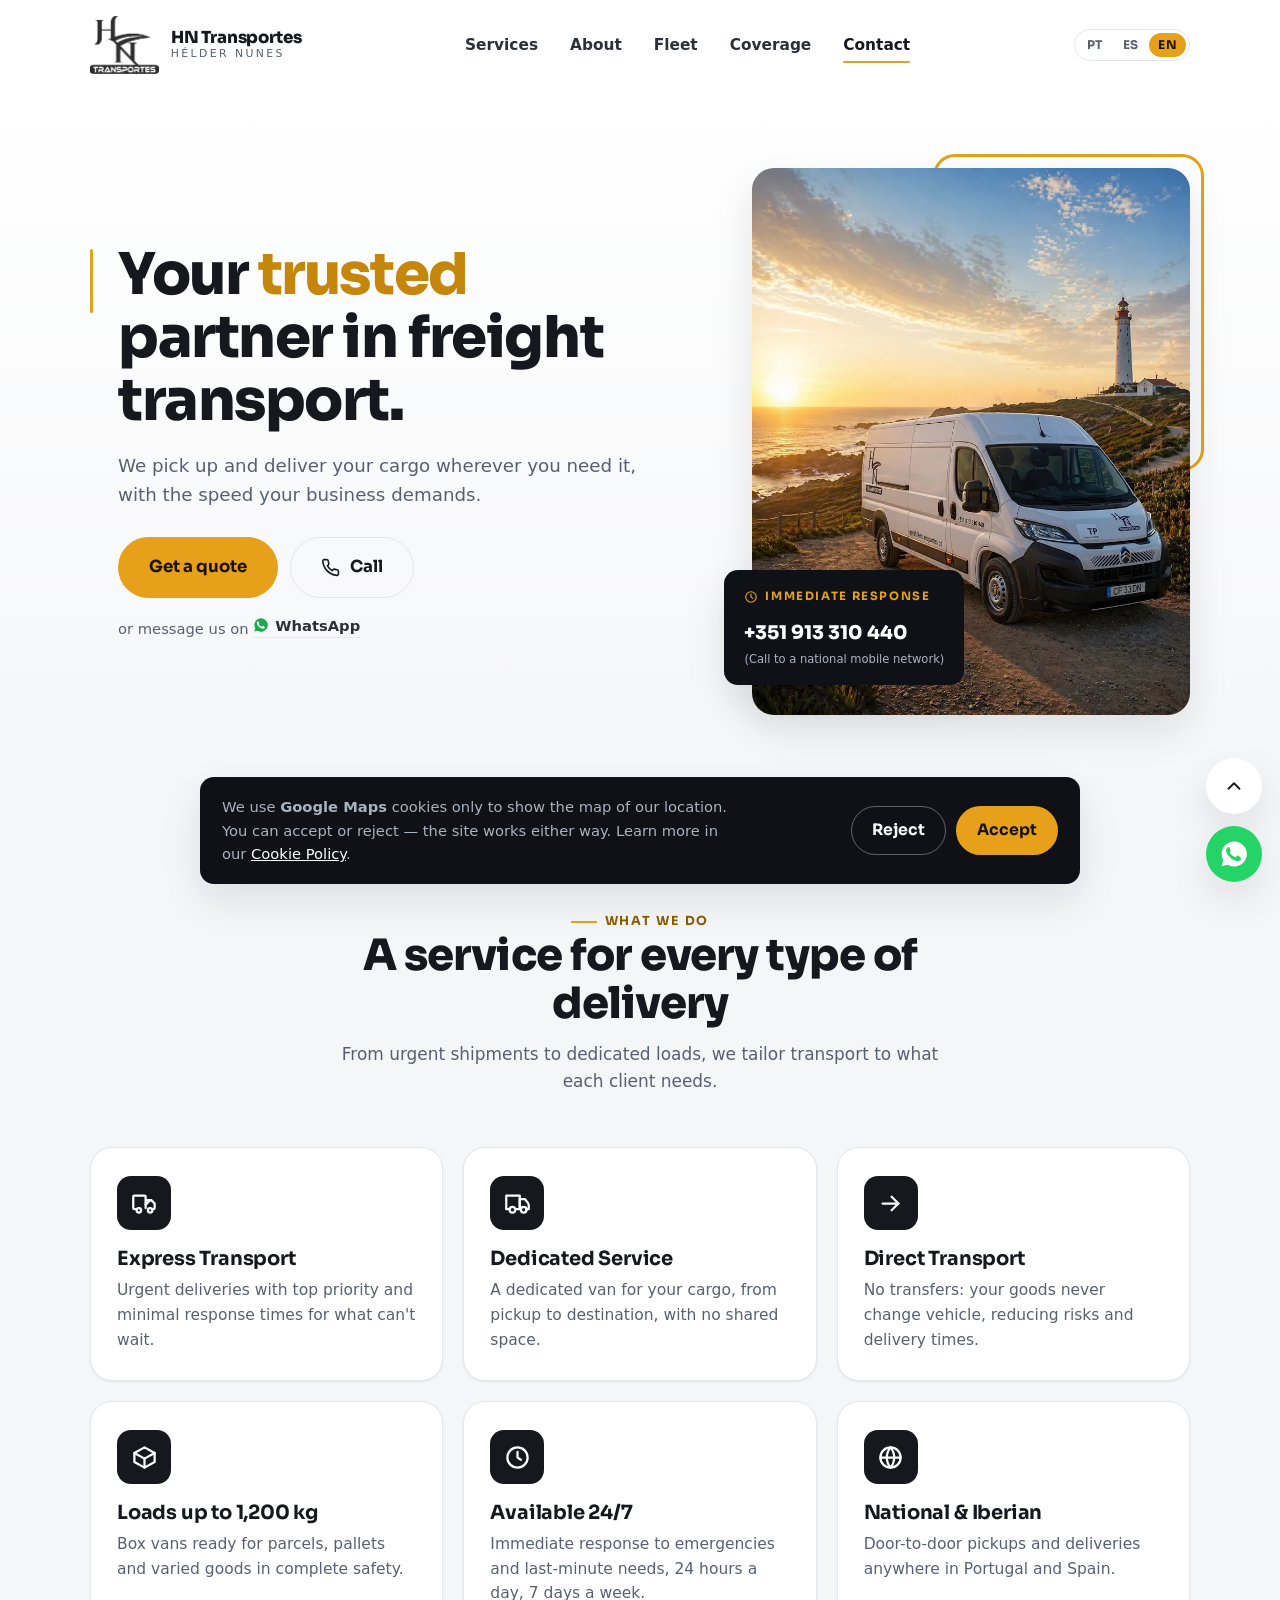
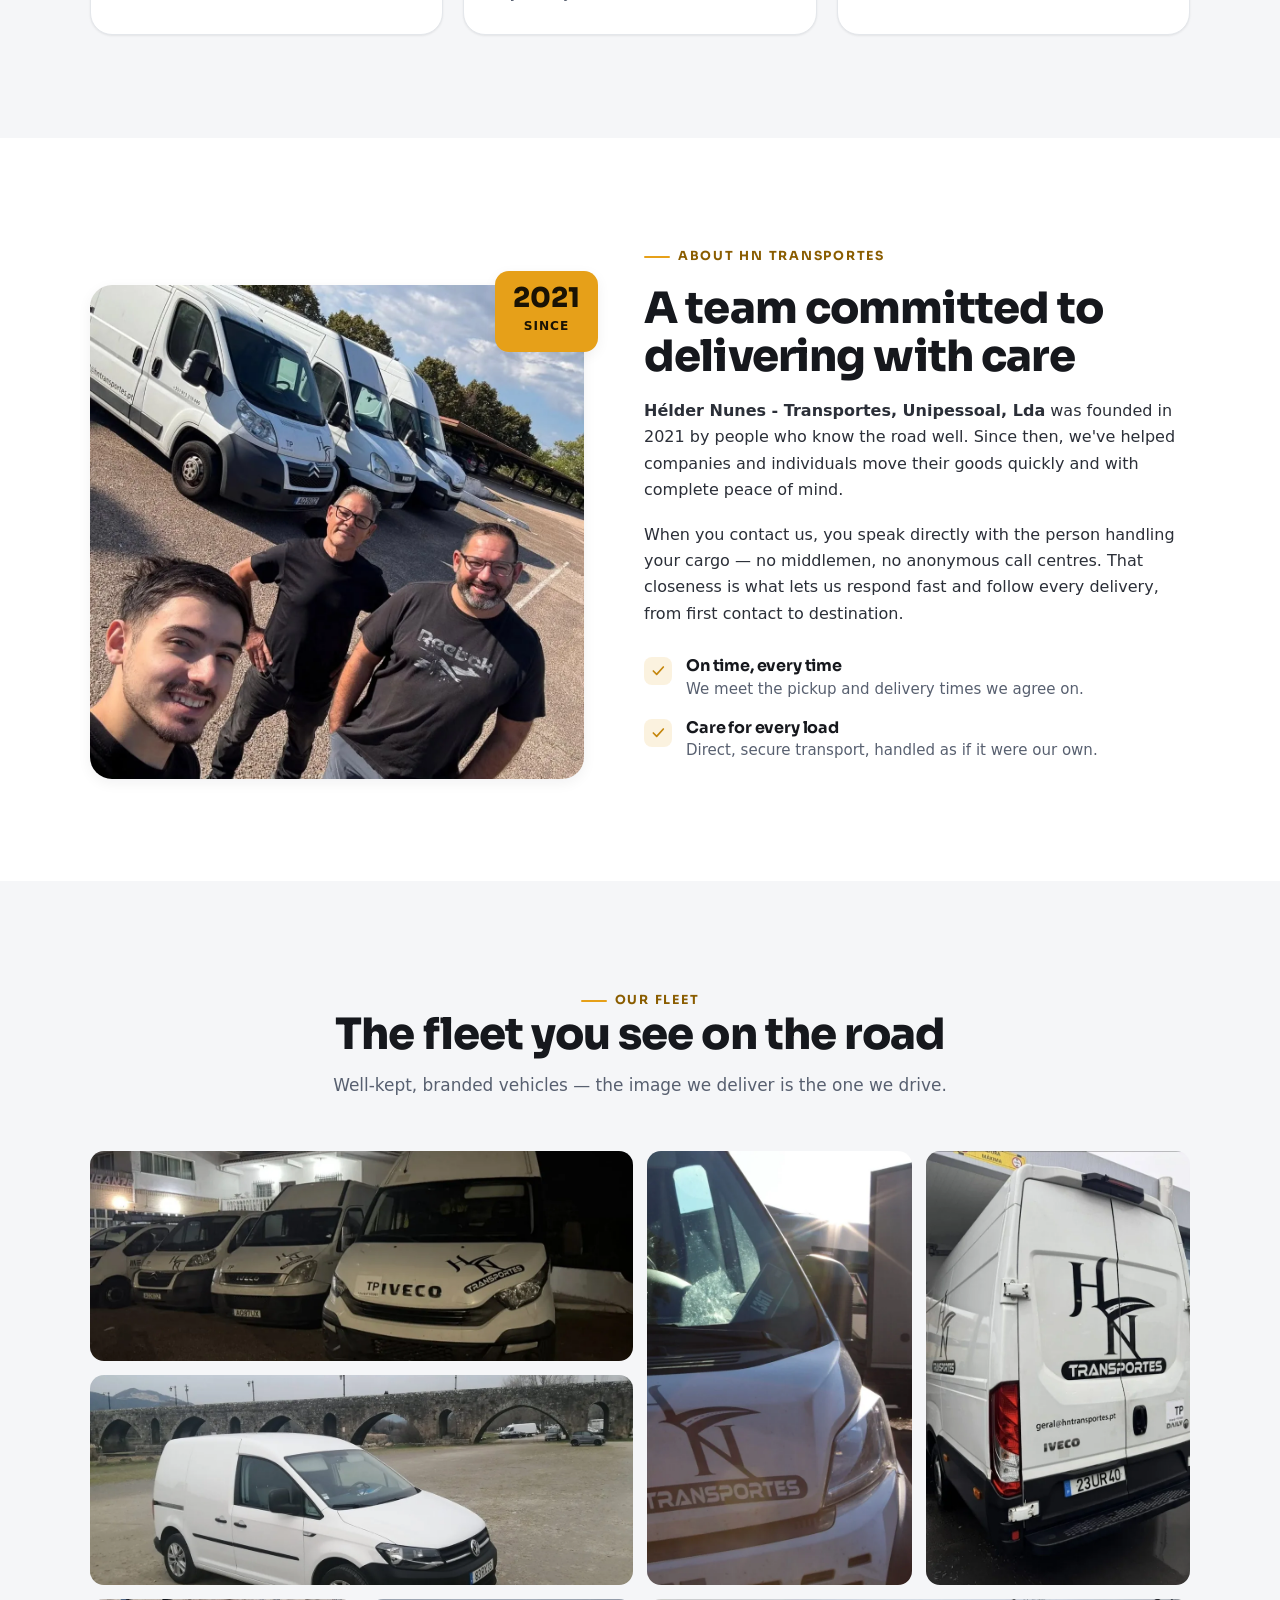
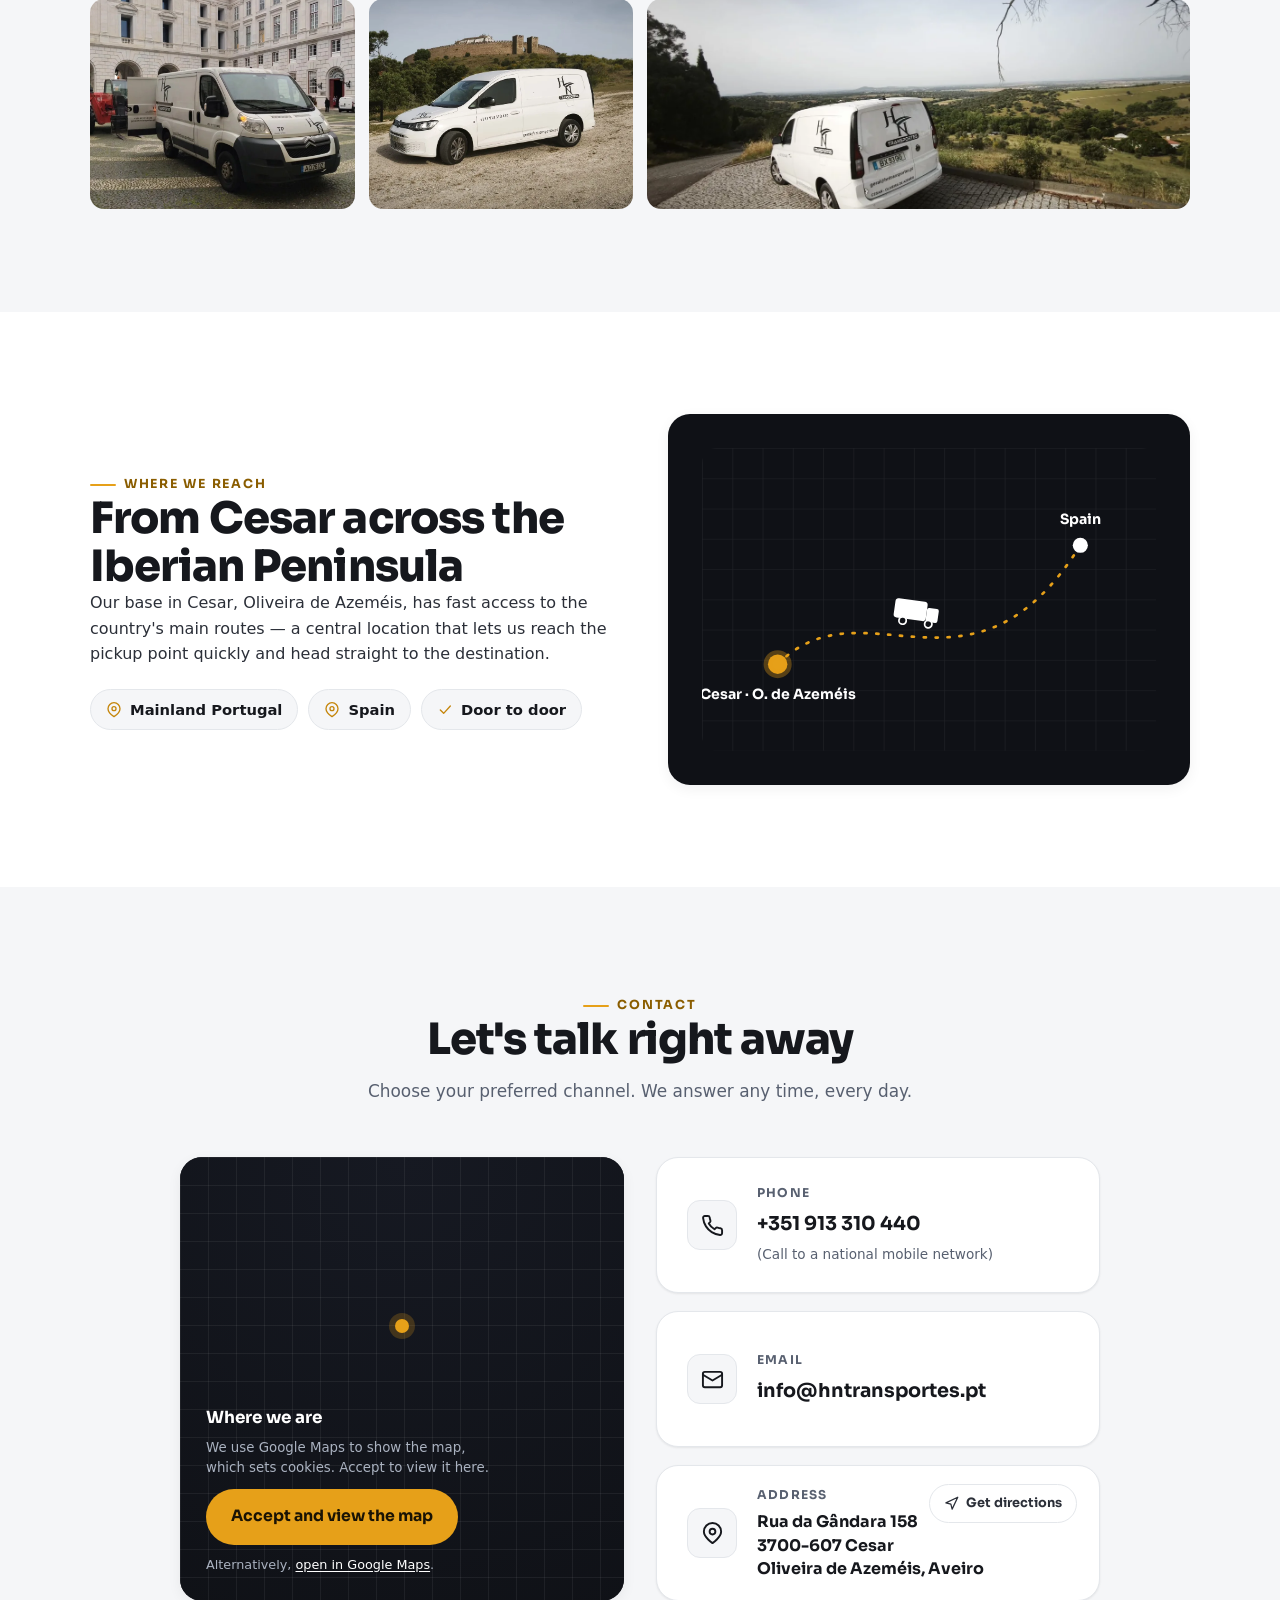
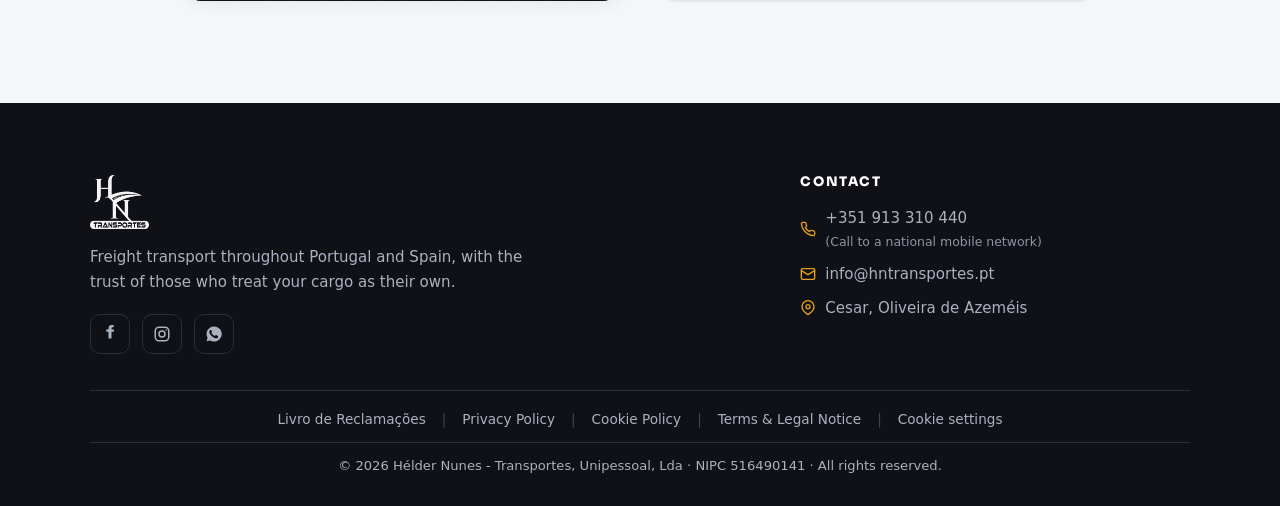
==== commit 6374995f: "Rework footer layout + header CTA; sturdier reveal - Footer: move Livro de Reclamações into the lega" ====
--- a/index.html
+++ b/index.html
@@ -46,7 +46,7 @@
   <link rel="manifest" href="site.webmanifest" />
 
   <link rel="preload" href="assets/fonts/sora-800.woff2" as="font" type="font/woff2" crossorigin />
-  <link rel="stylesheet" href="assets/css/styles.css?v=22" />
+  <link rel="stylesheet" href="assets/css/styles.css?v=26" />
 
   <!-- Dados estruturados -->
   <script type="application/ld+json">
@@ -367,24 +367,16 @@
         </div>
       </div>
 
-      <!-- Livro de Reclamações (DL 156/2005) -->
-      <div class="footer__legal">
-        <p>
-          <a class="lr-badge" href="https://www.livroreclamacoes.pt" target="_blank" rel="noopener">
-            <svg viewBox="0 0 24 24" fill="none" stroke="currentColor" stroke-width="2" stroke-linecap="round" stroke-linejoin="round" aria-hidden="true"><path d="M4 4h13l3 3v13a1 1 0 0 1-1 1H4a1 1 0 0 1-1-1V5a1 1 0 0 1 1-1Z"/><path d="M8 9h8M8 13h8M8 17h5"/></svg>
-            Livro de Reclamações <small data-i18n="footer.lr.sub">Reclamação online em livroreclamacoes.pt</small>
-          </a>
-        </p>
-      </div>
-
       <div class="footer__bottom">
-        <span class="copy">© <span id="year">2026</span> Hélder Nunes - Transportes, Unipessoal, Lda · NIPC 516490141 · <span data-i18n="footer.rights">Todos os direitos reservados.</span></span>
-        <nav aria-label="Ligações legais">
+        <nav class="footer__links" aria-label="Ligações legais">
+          <a href="https://www.livroreclamacoes.pt" target="_blank" rel="noopener">Livro de Reclamações</a>
           <a href="privacidade.html" data-i18n="footer.priv">Política de Privacidade</a>
           <a href="cookies.html" data-i18n="footer.cookies">Política de Cookies</a>
           <a href="termos.html" data-i18n="footer.termos">Termos e Aviso Legal</a>
           <button type="button" class="cookie-settings" id="cookie-settings" data-i18n="footer.cookieset">Definições de cookies</button>
         </nav>
+        <hr class="footer__rule" />
+        <span class="copy">© <span id="year">2026</span> Hélder Nunes - Transportes, Unipessoal, Lda · NIPC 516490141 · <span data-i18n="footer.rights">Todos os direitos reservados.</span></span>
       </div>
     </div>
   </footer>
@@ -415,6 +407,6 @@
   </div>
 
   <script src="assets/js/i18n.js?v=1" defer></script>
-  <script src="assets/js/main.js?v=5" defer></script>
+  <script src="assets/js/main.js?v=6" defer></script>
 </body>
 </html>
--- a/assets/css/styles.css
+++ b/assets/css/styles.css
@@ -348,17 +348,11 @@
 .footer__col li svg { width: 16px; height: 16px; color: var(--accent); flex: none; }
 .footer__col .callnote { display: block; font-size: .78rem; color: #8b95a5; font-weight: 500; margin-top: 2px; }
 
-.footer__legal { padding: 26px 0; border-bottom: 1px solid var(--line-dark); }
-.footer__legal p { font-size: .82rem; color: #79808d; line-height: 1.7; }
-.footer__legal strong { color: var(--muted-dark); }
-.lr-badge { display: inline-flex; align-items: center; gap: 10px; background: var(--dark-2); border: 1px solid var(--line-dark); border-radius: 10px; padding: 10px 16px; font-weight: 700; color: #fff; font-family: var(--font-display); transition: border-color .15s, background .15s; }
-.lr-badge:hover { border-color: var(--accent); }
-.lr-badge svg { width: 20px; color: var(--accent); }
-.lr-badge small { display: block; font-weight: 500; font-size: .72rem; color: var(--muted-dark); font-family: var(--font-body); }
-
-.footer__bottom { display: flex; align-items: center; justify-content: space-between; gap: 16px; flex-wrap: wrap; padding: 22px 0 30px; }
-.footer__bottom nav { display: flex; gap: 18px; flex-wrap: wrap; }
-.footer__bottom a { font-size: .85rem; }
+.footer__bottom { display: flex; flex-direction: column; align-items: center; gap: 12px; text-align: center; padding: 18px 0 30px; }
+.footer__links { display: flex; gap: 6px 16px; flex-wrap: wrap; justify-content: center; align-items: center; }
+.footer__links > *:not(:last-child)::after { content: "|"; margin-left: 16px; color: rgba(255, 255, 255, .22); }
+.footer__bottom a, .footer__bottom .cookie-settings { font-size: .85rem; }
+.footer__rule { width: 100%; height: 1px; border: 0; background: var(--line-dark); margin: 0; }
 .footer__bottom .copy { font-size: .82rem; color: var(--muted-dark); }
 
 /* ---------- Floating actions ---------- */
@@ -446,7 +440,6 @@
   .gallery .wide { grid-column: span 2; }
   .ctaband { flex-direction: column; align-items: flex-start; }
   .footer__top { grid-template-columns: 1fr; }
-  .footer__bottom { flex-direction: column; align-items: flex-start; }
   .hero--editorial .hero__cta { flex-direction: column; }
 }
 @media (max-width: 400px) {
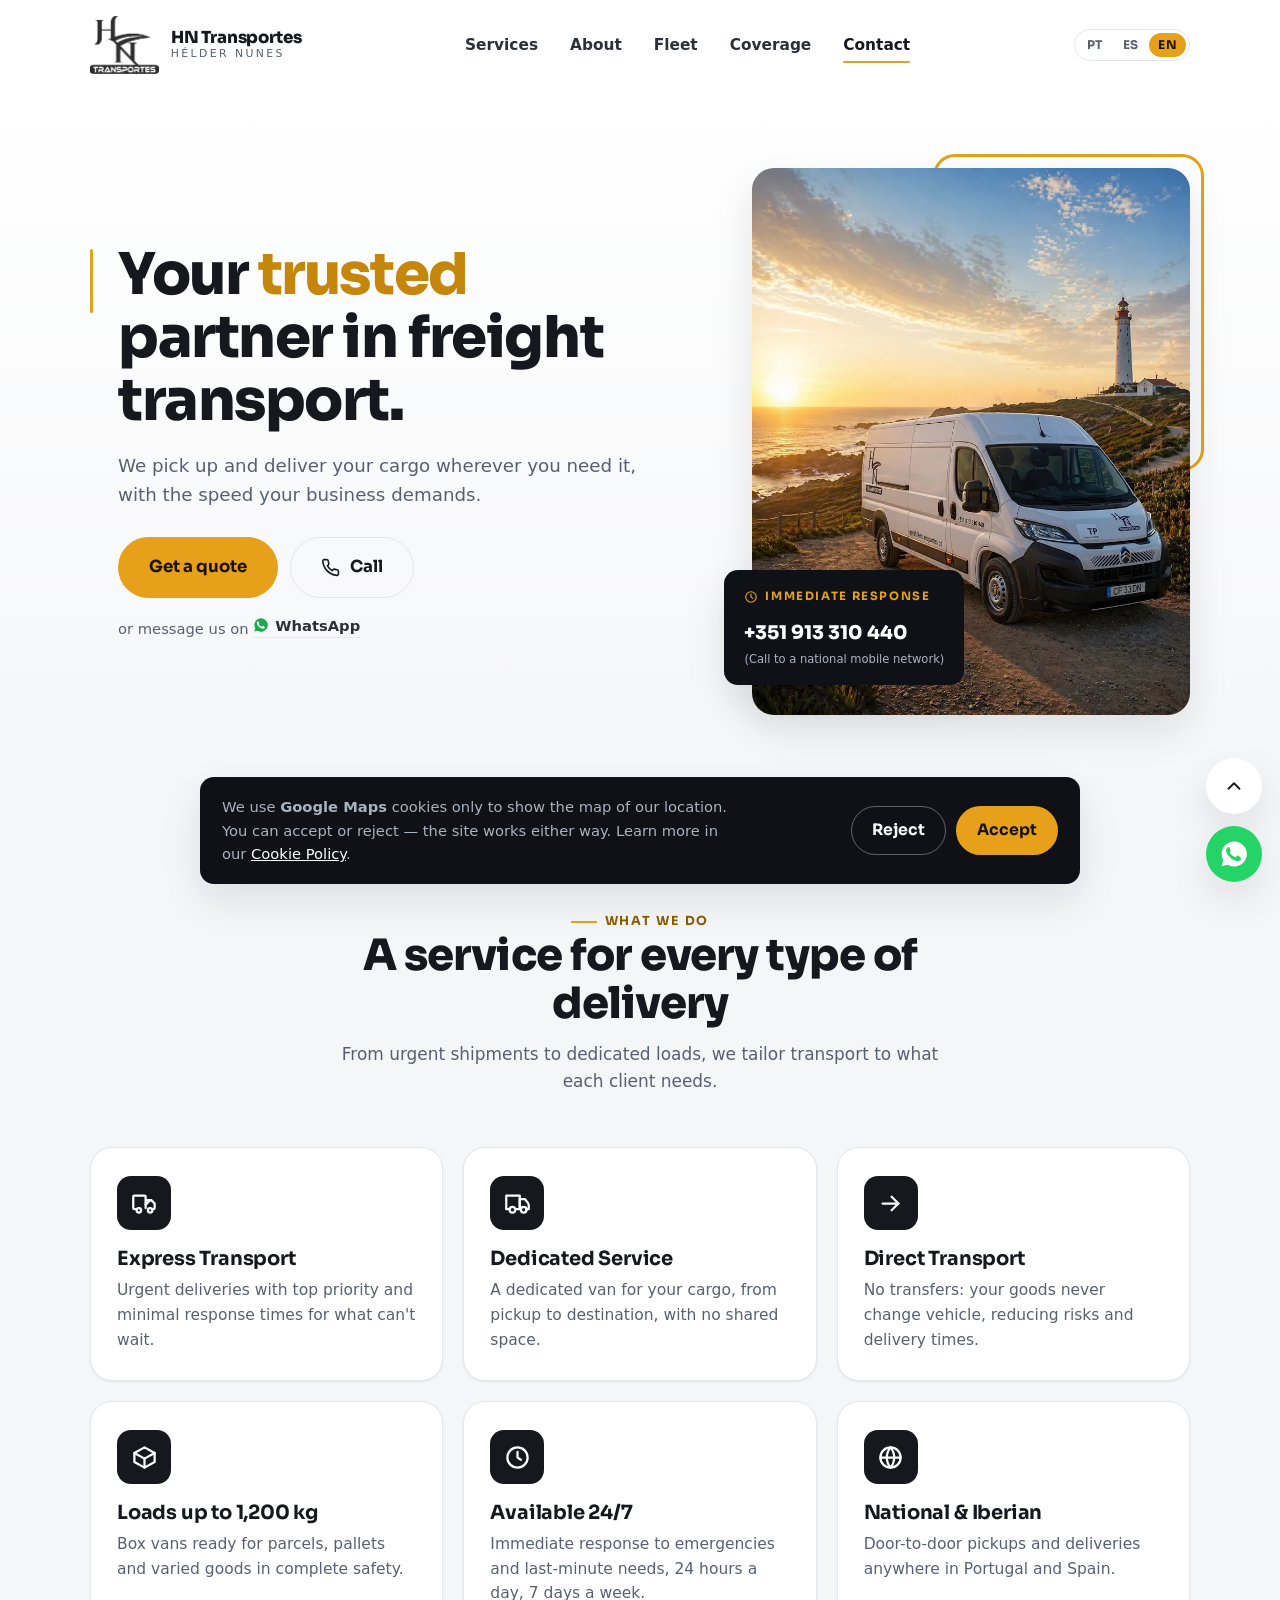
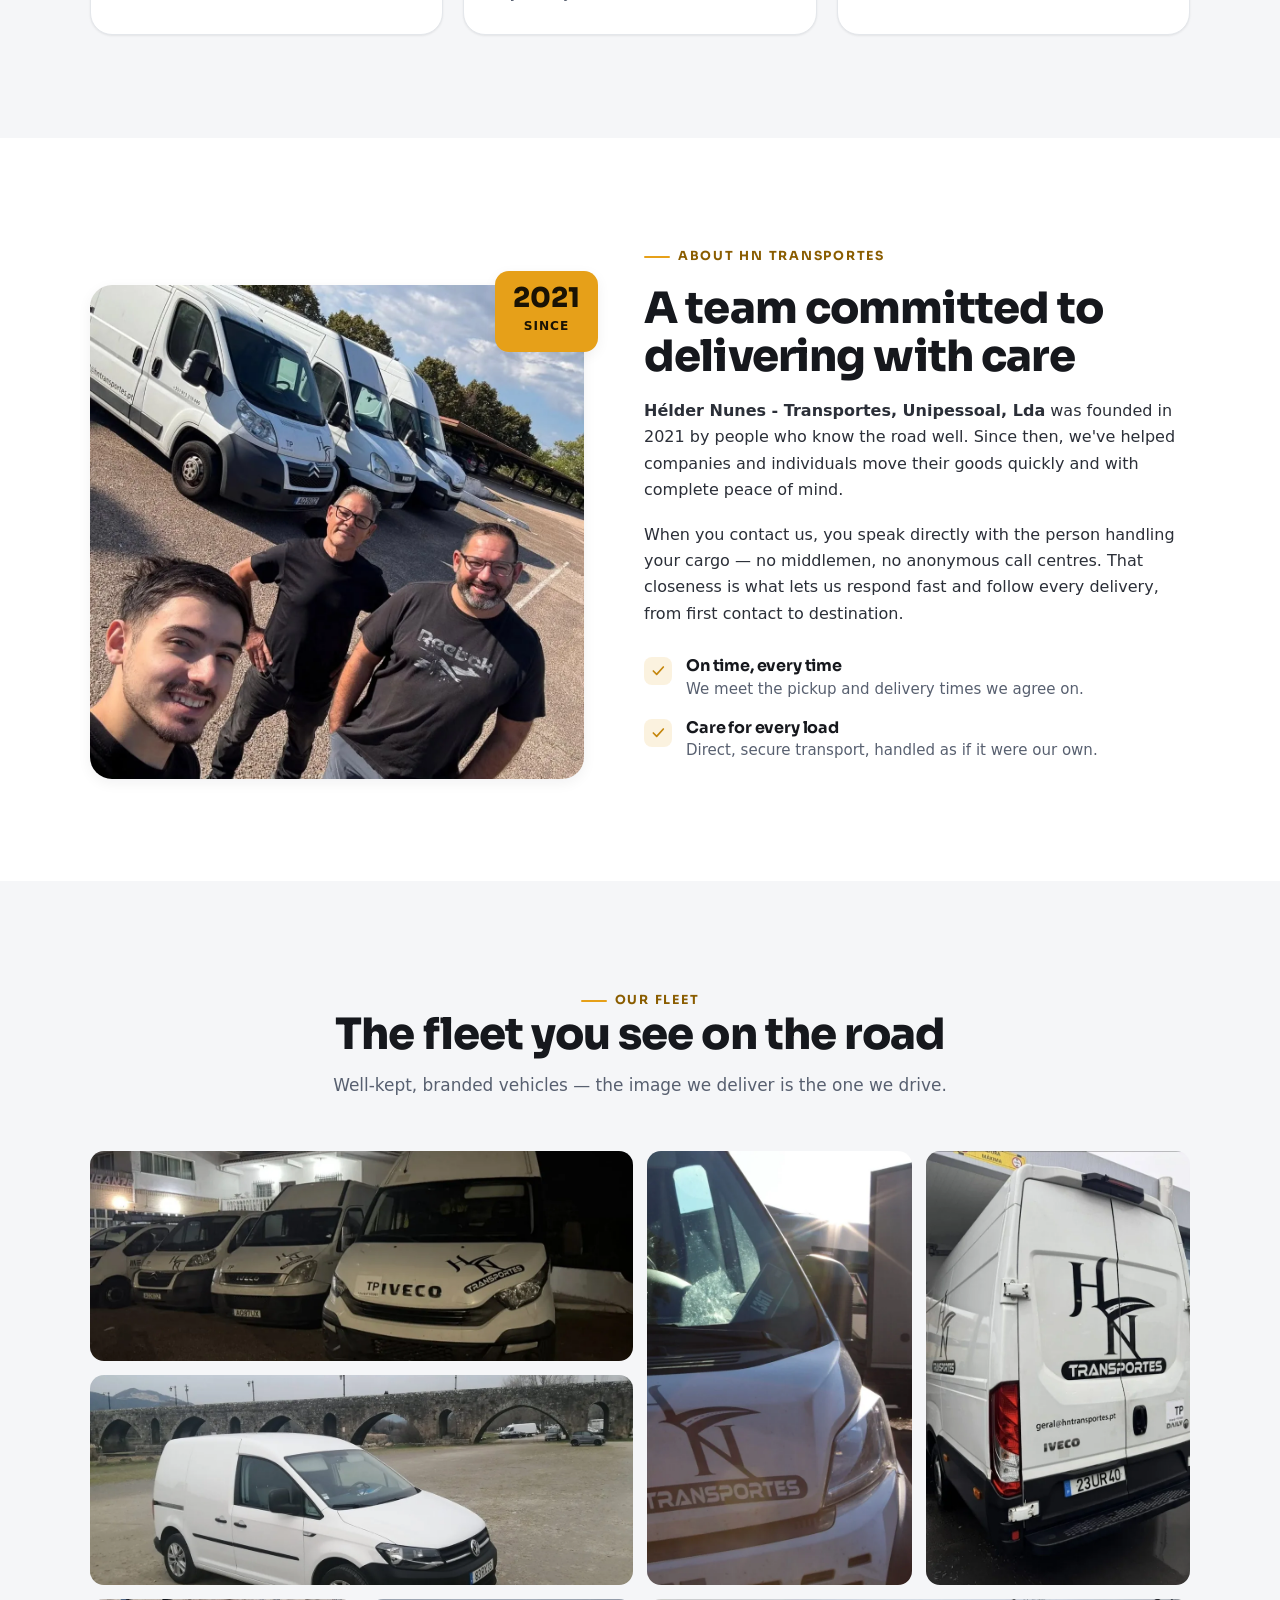
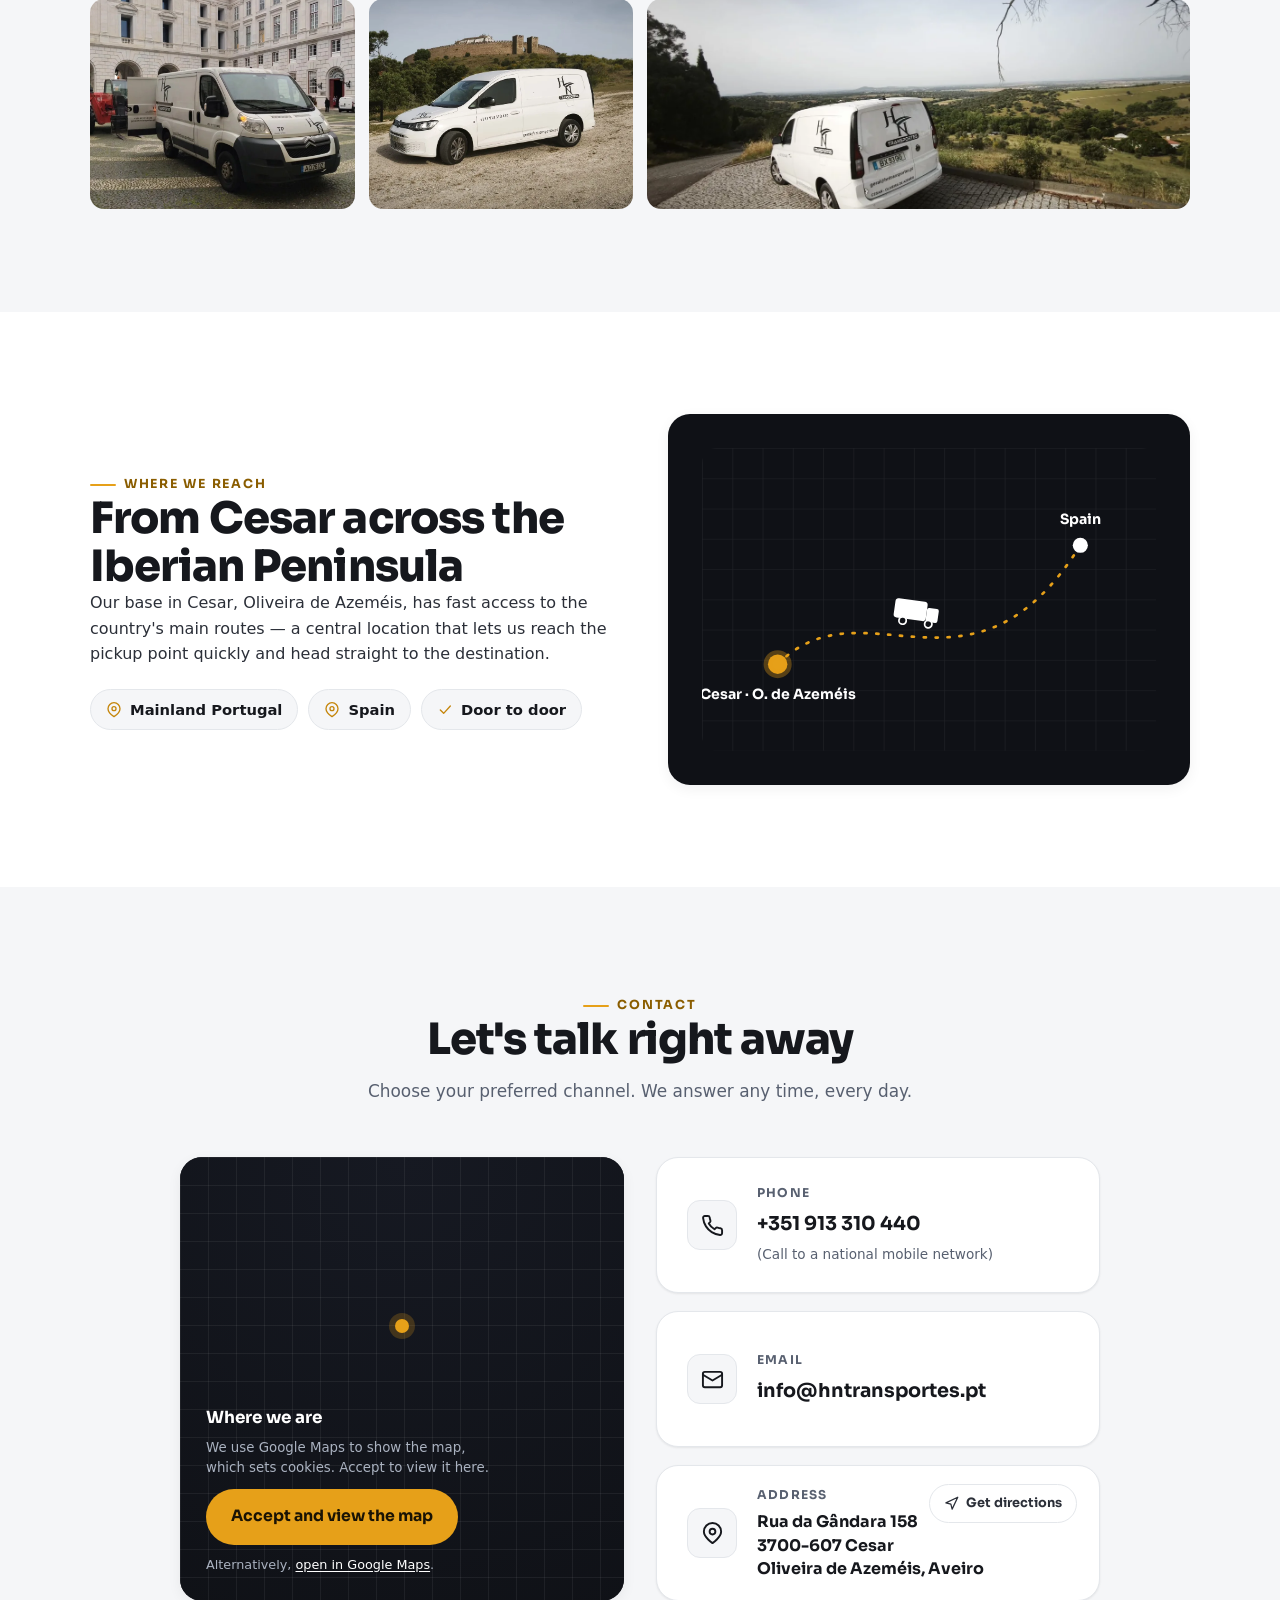
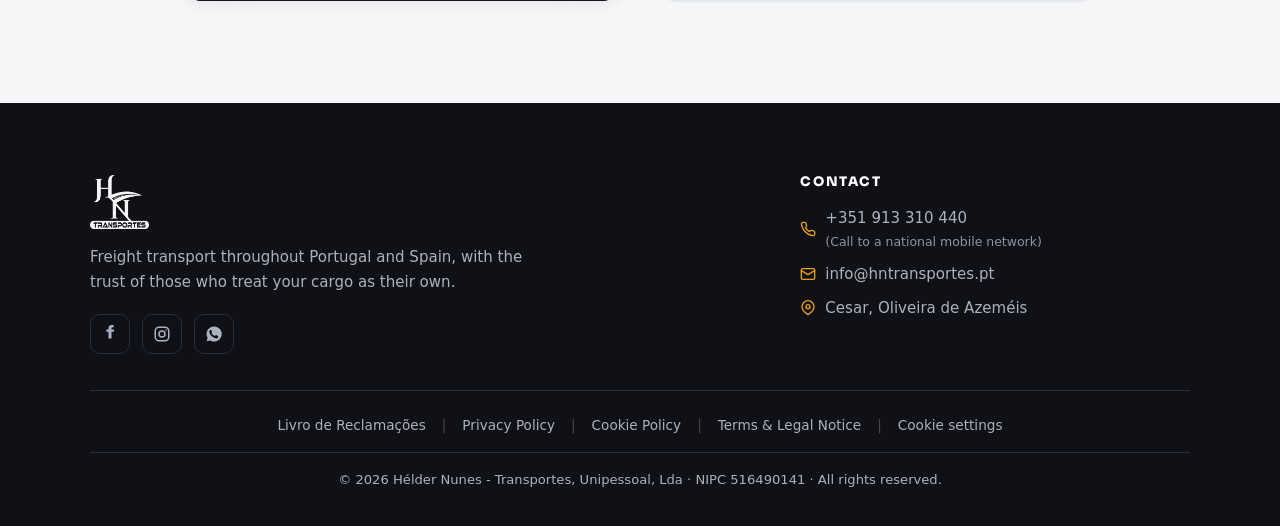
==== commit 1ceb4444: "Refine footer bottom bar spacing Increase .footer__bottom gap (12px→16px) and padding (18/30→24/36) " ====
--- a/index.html
+++ b/index.html
@@ -46,7 +46,7 @@
   <link rel="manifest" href="site.webmanifest" />
 
   <link rel="preload" href="assets/fonts/sora-800.woff2" as="font" type="font/woff2" crossorigin />
-  <link rel="stylesheet" href="assets/css/styles.css?v=26" />
+  <link rel="stylesheet" href="assets/css/styles.css?v=27" />
 
   <!-- Dados estruturados -->
   <script type="application/ld+json">
--- a/assets/css/styles.css
+++ b/assets/css/styles.css
@@ -348,7 +348,7 @@
 .footer__col li svg { width: 16px; height: 16px; color: var(--accent); flex: none; }
 .footer__col .callnote { display: block; font-size: .78rem; color: #8b95a5; font-weight: 500; margin-top: 2px; }
 
-.footer__bottom { display: flex; flex-direction: column; align-items: center; gap: 12px; text-align: center; padding: 18px 0 30px; }
+.footer__bottom { display: flex; flex-direction: column; align-items: center; gap: 16px; text-align: center; padding: 24px 0 36px; }
 .footer__links { display: flex; gap: 6px 16px; flex-wrap: wrap; justify-content: center; align-items: center; }
 .footer__links > *:not(:last-child)::after { content: "|"; margin-left: 16px; color: rgba(255, 255, 255, .22); }
 .footer__bottom a, .footer__bottom .cookie-settings { font-size: .85rem; }
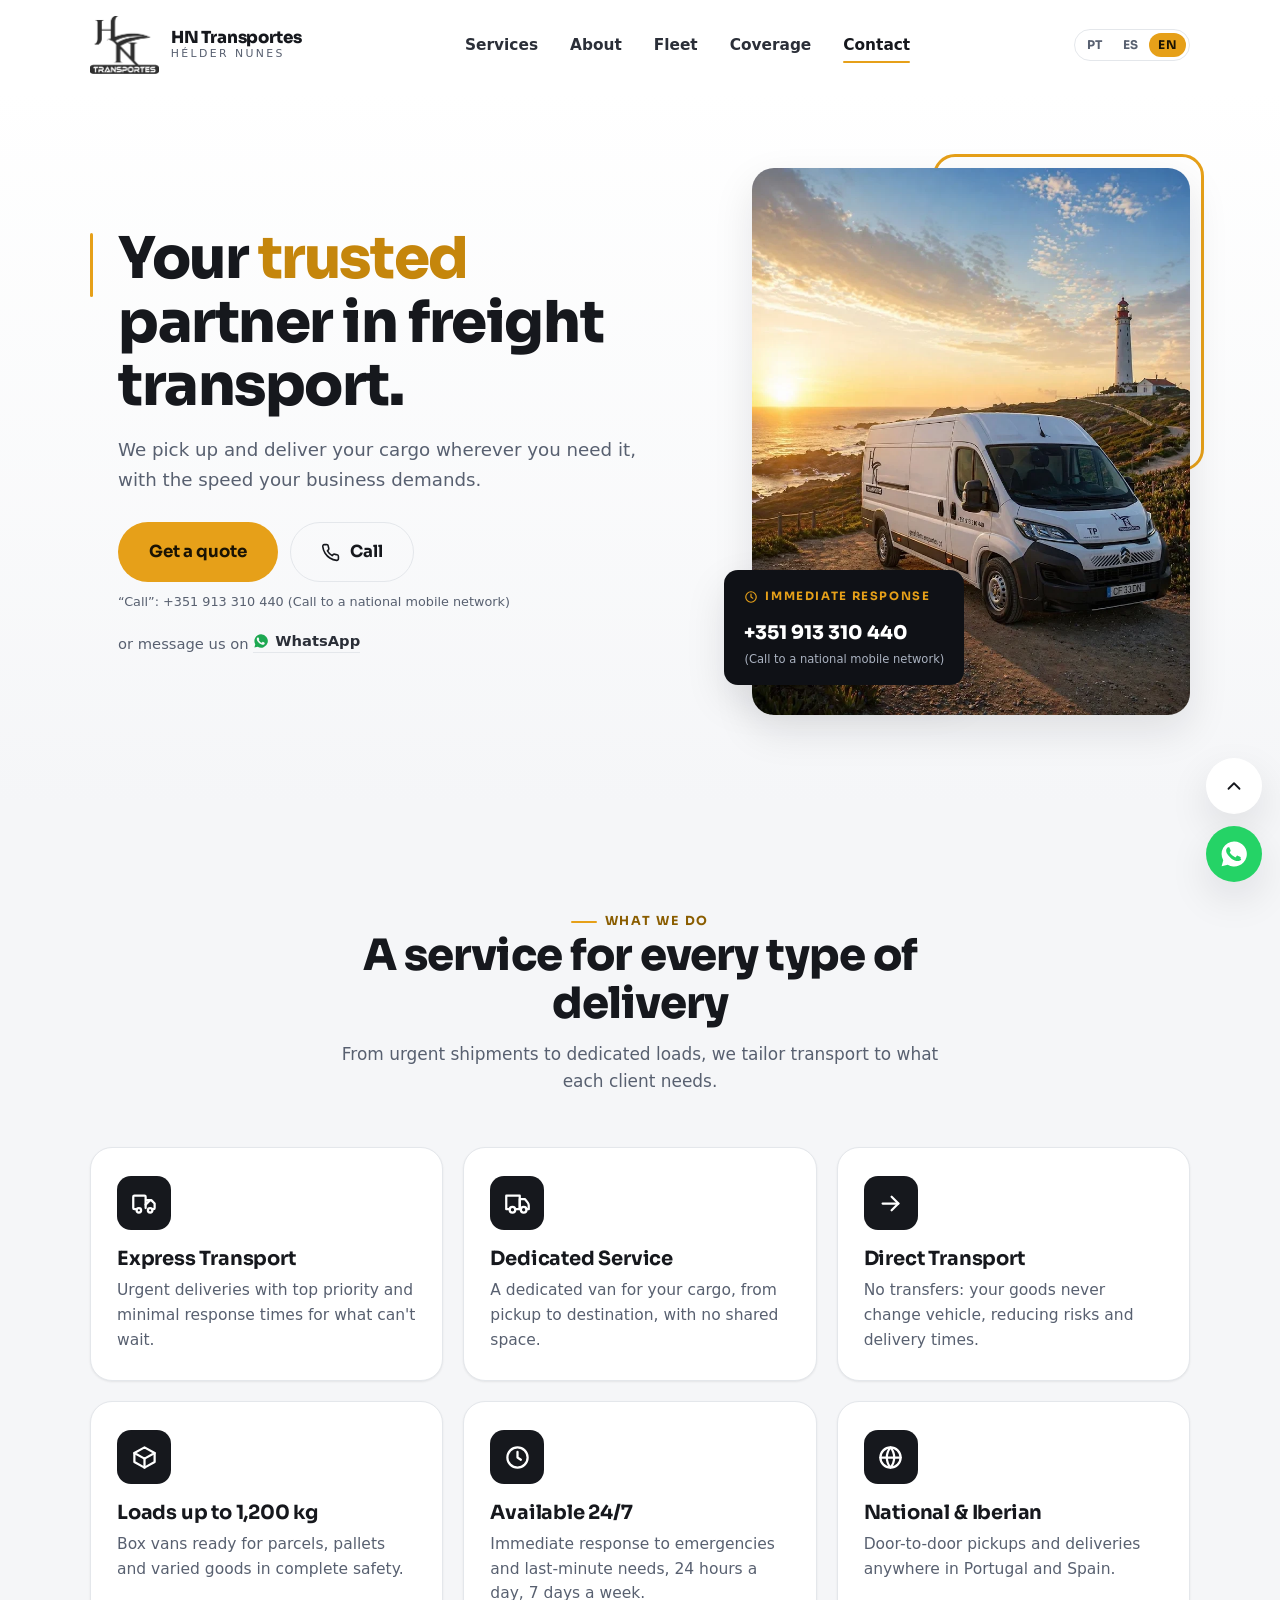
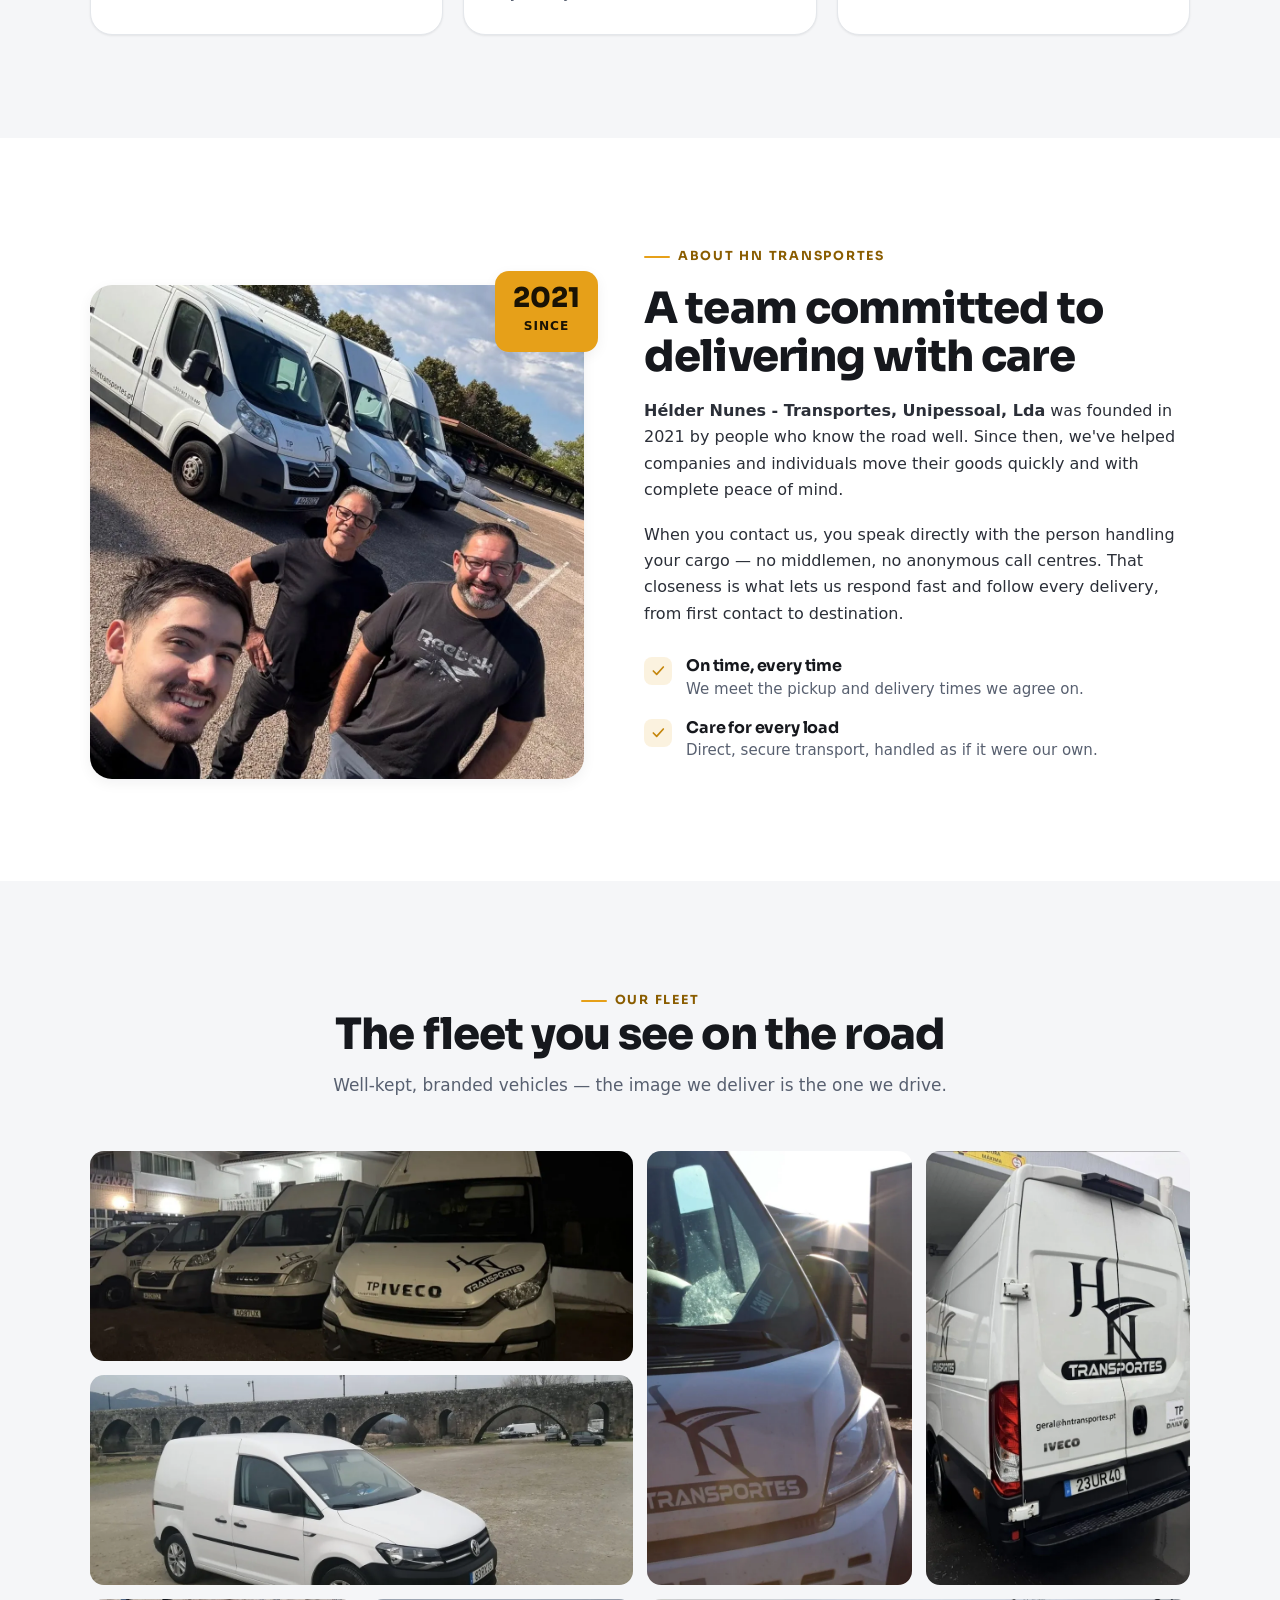
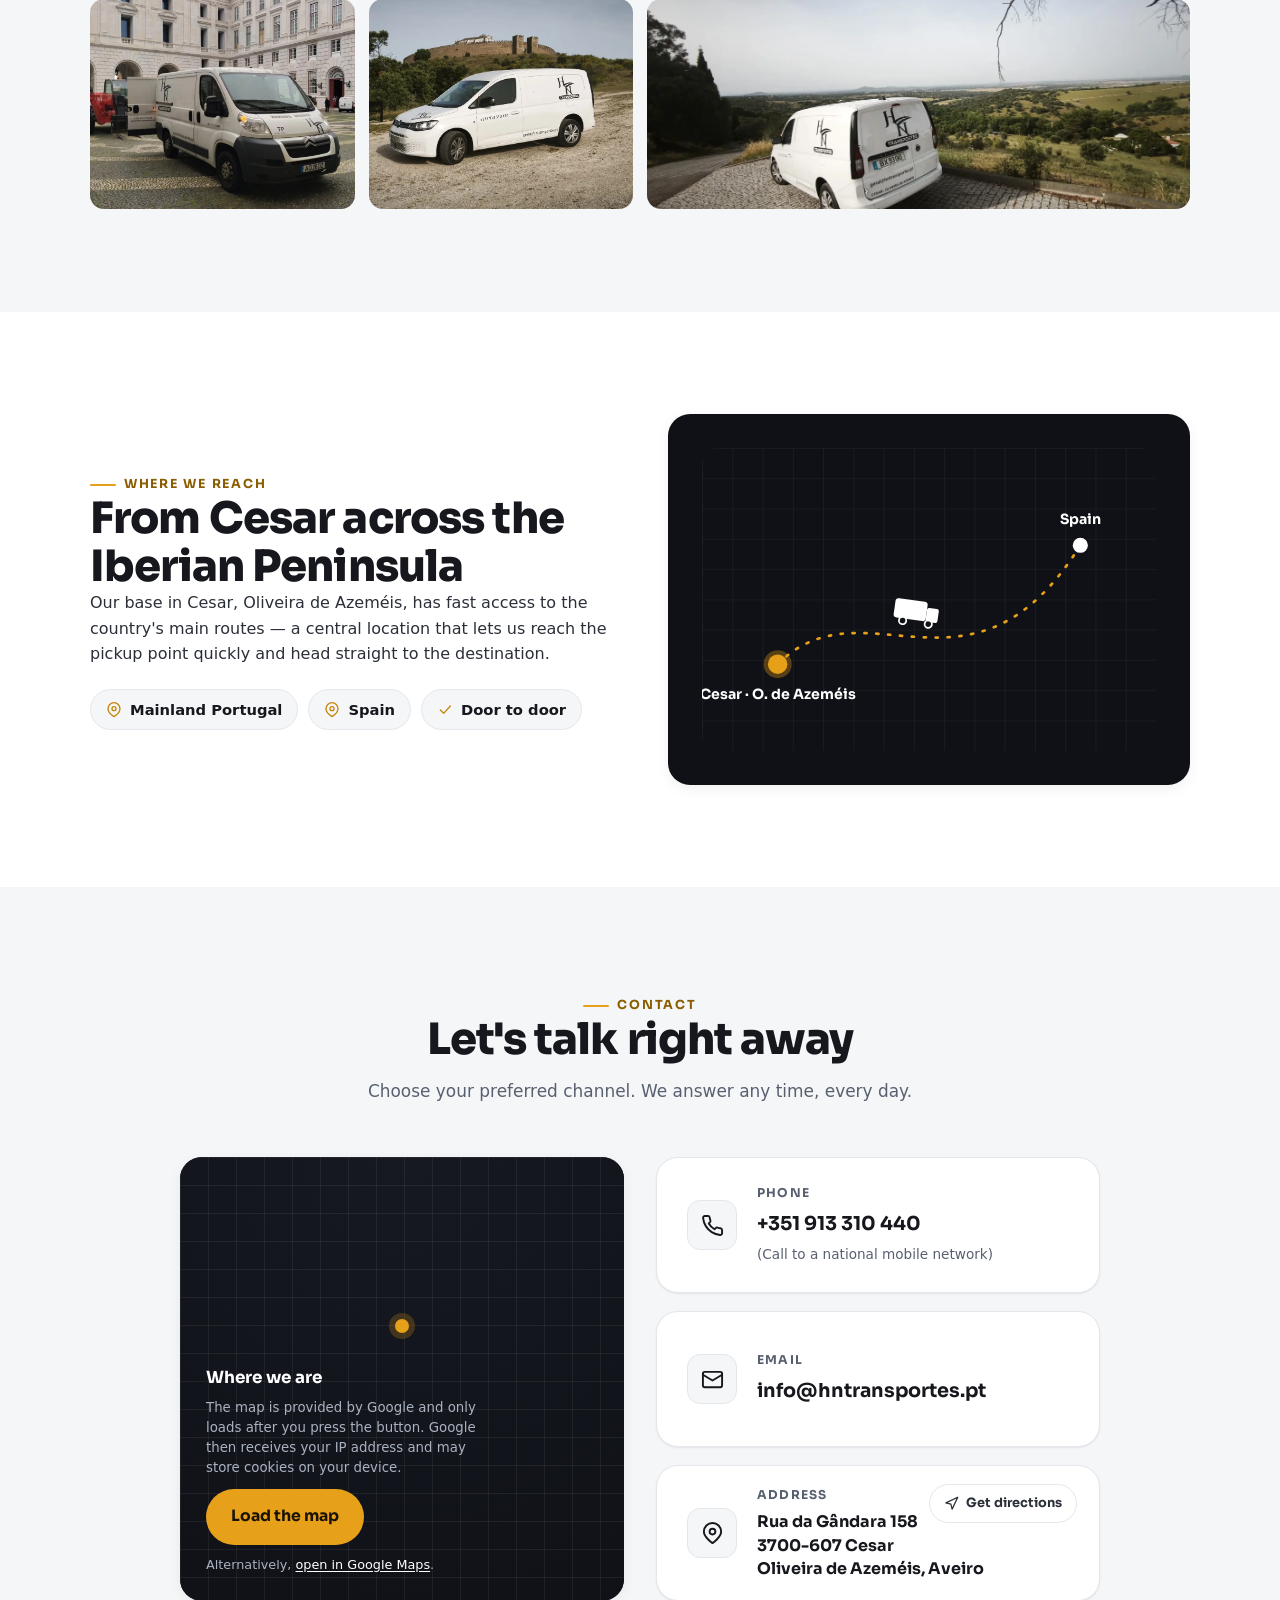
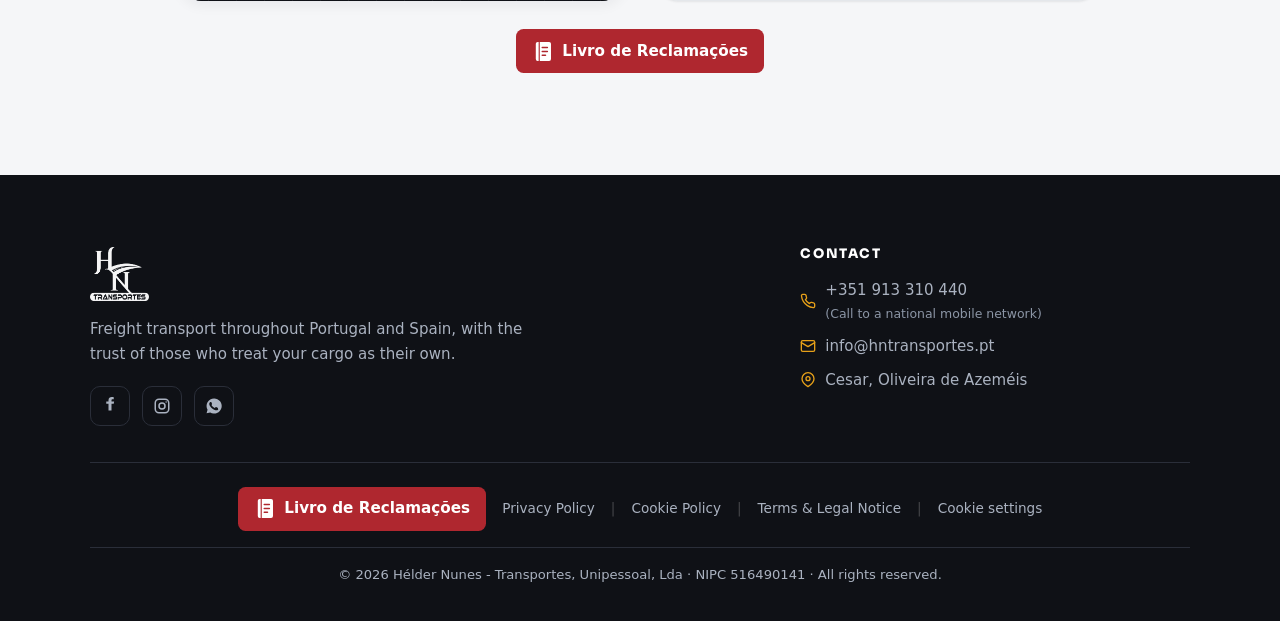
==== commit 7529334b: "Grupo 1 da auditoria legal: Livro, RAL, mapa e língua - Botão do Livro de Reclamações (legal-comum) " ====
--- a/index.html
+++ b/index.html
@@ -32,11 +32,15 @@
   <meta property="og:description" content="Carrinhas de caixa com carga útil até 1.200 kg. Serviços expresso, dedicados e diretos, sem transbordos, 24h/dia. Portugal e Espanha." />
   <meta property="og:locale" content="pt_PT" />
   <meta property="og:url" content="https://hntransportes.pt/" />
-  <meta property="og:image" content="https://hntransportes.pt/assets/img/og-image.jpg" />
+  <meta property="og:image" content="https://hntransportes.pt/assets/img/og-farol.jpg" />
+  <meta property="og:image:secure_url" content="https://hntransportes.pt/assets/img/og-farol.jpg" />
+  <meta property="og:image:type" content="image/jpeg" />
   <meta property="og:image:width" content="1200" />
   <meta property="og:image:height" content="630" />
-  <meta property="og:image:alt" content="Carrinha branca da HN Transportes junto ao mar ao pôr-do-sol" />
+  <meta property="og:image:alt" content="Carrinha branca da HN Transportes junto a um farol ao pôr-do-sol" />
   <meta name="twitter:card" content="summary_large_image" />
+  <meta name="twitter:image" content="https://hntransportes.pt/assets/img/og-farol.jpg" />
+  <meta name="twitter:image:alt" content="Carrinha branca da HN Transportes junto a um farol ao pôr-do-sol" />
 
   <!-- Favicons -->
   <link rel="icon" href="favicon.ico" sizes="any" />
@@ -46,7 +50,22 @@
   <link rel="manifest" href="site.webmanifest" />
 
   <link rel="preload" href="assets/fonts/sora-800.woff2" as="font" type="font/woff2" crossorigin />
-  <link rel="stylesheet" href="assets/css/styles.css?v=27" />
+  <link rel="stylesheet" href="assets/css/styles.css?v=29" />
+  <!-- legal-comum:livro-css v1.0.0 -->
+  <style>
+  .lr-botao{display:inline-flex;align-items:center;gap:.5em;min-height:44px;min-width:44px;padding:.5em 1em;border:1px solid transparent;border-radius:.5em;background:#af272f;color:#ffffff;font-family:inherit;font-size:max(14px,.95rem);font-weight:600;line-height:1.2;text-decoration:none;white-space:nowrap;cursor:pointer}
+  .lr-botao:hover,.lr-botao:focus-visible{text-decoration:underline;text-underline-offset:.15em}
+  .lr-botao:focus-visible{outline:3px solid currentColor;outline-offset:3px}
+  .lr-botao svg{width:1.5em;height:1.5em;flex:none}
+  .lr-botao--vermelho{background:#af272f;color:#ffffff;border-color:transparent}
+  .lr-botao--azul{background:#005a9c;color:#ffffff;border-color:transparent}
+  .lr-botao--preto{background:#111111;color:#ffffff;border-color:transparent}
+  .lr-botao--branco{background:#ffffff;color:#111111;border-color:#111111}
+  .lr-texto{font-weight:700;color:inherit;text-decoration:underline;text-underline-offset:.15em}
+  .lr-texto svg{width:1.2em;height:1.2em;vertical-align:-.2em;margin-right:.3em}
+  .lr-sr{position:absolute;width:1px;height:1px;margin:-1px;padding:0;overflow:hidden;clip:rect(0 0 0 0);white-space:nowrap;border:0}
+  </style>
+  <!-- /legal-comum:livro-css -->
 
   <!-- Dados estruturados -->
   <script type="application/ld+json">
@@ -58,7 +77,7 @@
     "description": "Transporte de mercadorias em carrinhas de caixa com carga útil até 1.200 kg. Serviços expresso, dedicados e diretos, sem transbordos, 24h por dia, a nível nacional e ibérico.",
     "url": "https://hntransportes.pt/",
     "logo": "https://hntransportes.pt/assets/img/logo.png",
-    "image": "https://hntransportes.pt/assets/img/og-image.jpg",
+    "image": "https://hntransportes.pt/assets/img/og-farol.jpg",
     "telephone": "+351913310440",
     "email": "info@hntransportes.pt",
     "vatID": "PT516490141",
@@ -140,6 +159,7 @@
               <span data-i18n="hero.ligar">Ligar</span>
             </a>
           </div>
+          <p class="hero__callnote" data-i18n="hero.ligarNota">«Ligar»: +351 913 310 440 (Chamada para a rede móvel nacional)</p>
           <p class="hero__wa"><span data-i18n="hero.wa">ou fale connosco no</span> <a href="https://wa.me/351913310440" target="_blank" rel="noopener"><svg viewBox="0 0 24 24" fill="currentColor" aria-hidden="true"><path d="M12 2a10 10 0 0 0-8.6 15l-1.3 4.8 4.9-1.3A10 10 0 1 0 12 2Zm5.8 14.2c-.2.7-1.4 1.3-2 1.4-.5.1-1.2.1-1.9-.1-.4-.1-1-.3-1.8-.6-3-1.3-5-4.4-5.2-4.6-.1-.2-1.2-1.6-1.2-3s.7-2.1 1-2.4c.2-.3.5-.3.7-.3h.5c.2 0 .4 0 .6.5l.8 2c.1.1.1.3 0 .5l-.4.6c-.2.2-.3.4-.1.7.2.3.8 1.3 1.7 2.1 1.2 1 2.1 1.4 2.4 1.5.3.1.4.1.6-.1l.8-1c.2-.2.4-.2.6-.1l1.9.9c.3.2.5.2.5.4.1.1.1.6-.1 1.1Z"/></svg> WhatsApp</a></p>
         </div>
 
@@ -296,18 +316,19 @@
           <p data-i18n="con.sub">Escolha o canal que preferir. Respondemos a qualquer hora, todos os dias.</p>
         </div>
         <div class="contact">
-          <!-- ESQUERDA: mapa quadrado (carrega após consentimento de cookies) -->
+          <!-- ESQUERDA: mapa quadrado atrás de uma fachada: só carrega depois do clique em «Carregar o mapa» -->
           <div class="contact__map reveal" id="map-embed" data-maps="https://www.google.com/maps?q=Rua+da+Gandara+158,+3700-607+Cesar,+Oliveira+de+Azem%C3%A9is&amp;output=embed">
             <div class="map-placeholder" id="map-placeholder">
               <span class="map-placeholder__grid" aria-hidden="true"></span>
               <span class="map-placeholder__pin" aria-hidden="true"></span>
               <div class="map-placeholder__body">
                 <strong data-i18n="map.title">Onde estamos</strong>
-                <small data-i18n="map.note">Para mostrar o mapa usamos o Google Maps, que instala cookies. Aceite para o ver aqui.</small>
-                <button type="button" class="btn btn--accent" id="map-accept" data-i18n="map.accept">Aceitar e ver o mapa</button>
+                <small data-i18n="map.note">O mapa é da Google e só é carregado depois de carregar no botão. Nessa altura a Google recebe o seu endereço IP e pode gravar cookies no seu aparelho.</small>
+                <button type="button" class="btn btn--accent" id="map-accept" data-i18n="map.accept">Carregar o mapa</button>
                 <span class="map-placeholder__hint" data-i18n="map.hint">Em alternativa, <a href="https://www.google.com/maps/search/?api=1&amp;query=Rua%20da%20Gandara%20158%203700-607%20Cesar%20Oliveira%20de%20Azem%C3%A9is" target="_blank" rel="noopener">abra no Google Maps</a>.</span>
               </div>
             </div>
+            <button type="button" class="btn map-retirar" id="map-retirar" data-i18n="map.retirar" hidden>Deixar de carregar o mapa</button>
           </div>
 
           <!-- DIREITA: cards (Telefone, Email, Morada) -->
@@ -332,14 +353,19 @@
               <div class="ccard__body">
                 <span class="ccard__kick" data-i18n="ch.morada">Morada</span>
                 <span class="ccard__val ccard__val--addr">Rua da Gândara 158<br />3700-607 Cesar<br />Oliveira de Azeméis, Aveiro</span>
-                <a class="ccard__dir" href="https://www.google.com/maps/dir/?api=1&amp;destination=Rua%20da%20Gandara%20158%203700-607%20Cesar%20Oliveira%20de%20Azem%C3%A9is" target="_blank" rel="noopener">
+                <a class="ccard__dir" href="https://www.google.com/maps/dir/?api=1&amp;destination=Rua%20da%20Gandara%20158%203700-607%20Cesar%20Oliveira%20de%20Azem%C3%A9is" target="_blank" rel="noopener" aria-label="Como chegar" data-i18n-aria="con.dir">
                   <svg viewBox="0 0 24 24" fill="none" stroke="currentColor" stroke-width="2" stroke-linecap="round" stroke-linejoin="round" aria-hidden="true"><polygon points="3 11 22 2 13 21 11 13 3 11"/></svg>
-                  <span data-i18n="con.dir">Como chegar</span>
+                  <span class="ccard__dir-txt" data-i18n="con.dir">Como chegar</span>
                 </a>
               </div>
             </address>
           </div>
         </div>
+        <p class="contact__livro reveal">
+          <!-- legal-comum:livro v1.0.0 -->
+          <a class="lr-botao" href="https://www.livroreclamacoes.pt/inicio" target="_blank" rel="noopener" lang="pt"><svg class="lr-icone" xmlns="http://www.w3.org/2000/svg" viewBox="0 0 24 24" width="24" height="24" aria-hidden="true" focusable="false" fill="currentColor"><path fill-rule="evenodd" d="M6 2h12a2 2 0 0 1 2 2v16a2 2 0 0 1-2 2H6a2 2 0 0 1-2-2V4a2 2 0 0 1 2-2Zm1 0v20h1.2V2H7Zm3.8 5.2h5.4a.8.8 0 0 1 0 1.6h-5.4a.8.8 0 0 1 0-1.6Zm0 4h5.4a.8.8 0 0 1 0 1.6h-5.4a.8.8 0 0 1 0-1.6Zm0 4h3.4a.8.8 0 0 1 0 1.6h-3.4a.8.8 0 0 1 0-1.6Z"/></svg><span class="lr-botao__texto">Livro de Reclamações</span><span class="lr-sr" data-i18n="livro.sr"> (abre numa nova janela)</span></a>
+          <!-- /legal-comum:livro -->
+        </p>
       </div>
     </section>
   </main>
@@ -369,11 +395,13 @@
 
       <div class="footer__bottom">
         <nav class="footer__links" aria-label="Ligações legais">
-          <a href="https://www.livroreclamacoes.pt" target="_blank" rel="noopener">Livro de Reclamações</a>
+          <!-- legal-comum:livro v1.0.0 -->
+          <a class="lr-botao" href="https://www.livroreclamacoes.pt/inicio" target="_blank" rel="noopener" lang="pt"><svg class="lr-icone" xmlns="http://www.w3.org/2000/svg" viewBox="0 0 24 24" width="24" height="24" aria-hidden="true" focusable="false" fill="currentColor"><path fill-rule="evenodd" d="M6 2h12a2 2 0 0 1 2 2v16a2 2 0 0 1-2 2H6a2 2 0 0 1-2-2V4a2 2 0 0 1 2-2Zm1 0v20h1.2V2H7Zm3.8 5.2h5.4a.8.8 0 0 1 0 1.6h-5.4a.8.8 0 0 1 0-1.6Zm0 4h5.4a.8.8 0 0 1 0 1.6h-5.4a.8.8 0 0 1 0-1.6Zm0 4h3.4a.8.8 0 0 1 0 1.6h-3.4a.8.8 0 0 1 0-1.6Z"/></svg><span class="lr-botao__texto">Livro de Reclamações</span><span class="lr-sr" data-i18n="livro.sr"> (abre numa nova janela)</span></a>
+          <!-- /legal-comum:livro -->
           <a href="privacidade.html" data-i18n="footer.priv">Política de Privacidade</a>
           <a href="cookies.html" data-i18n="footer.cookies">Política de Cookies</a>
           <a href="termos.html" data-i18n="footer.termos">Termos e Aviso Legal</a>
-          <button type="button" class="cookie-settings" id="cookie-settings" data-i18n="footer.cookieset">Definições de cookies</button>
+          <a href="cookies.html#definicoes" data-i18n="footer.cookieset">Definições de cookies</a>
         </nav>
         <hr class="footer__rule" />
         <span class="copy">© <span id="year">2026</span> Hélder Nunes - Transportes, Unipessoal, Lda · NIPC 516490141 · <span data-i18n="footer.rights">Todos os direitos reservados.</span></span>
@@ -381,14 +409,6 @@
     </div>
   </footer>
 
-  <!-- Banner de consentimento de cookies (RGPD / Lei 41/2004) -->
-  <div class="cookiebar" id="cookiebar" role="region" aria-label="Consentimento de cookies" hidden>
-    <p class="cookiebar__txt" data-i18n="cookie.txt">Utilizamos cookies do <strong>Google Maps</strong> apenas para mostrar o mapa da nossa localização. Pode aceitar ou rejeitar — o site funciona na mesma. Saiba mais na <a href="cookies.html">Política de Cookies</a>.</p>
-    <div class="cookiebar__actions">
-      <button type="button" class="btn btn--outline-light" id="cookie-reject" data-i18n="cookie.reject">Rejeitar</button>
-      <button type="button" class="btn btn--accent" id="cookie-accept" data-i18n="cookie.accept">Aceitar</button>
-    </div>
-  </div>
 
   <!-- Ações flutuantes -->
   <div class="fab">
@@ -406,7 +426,7 @@
     <button class="lightbox__btn lightbox__next" id="lb-next" data-i18n-aria="a11y.next" aria-label="Seguinte"><svg viewBox="0 0 24 24" fill="none" stroke="currentColor" stroke-width="2" stroke-linecap="round" aria-hidden="true"><path d="m9 18 6-6-6-6"/></svg></button>
   </div>
 
-  <script src="assets/js/i18n.js?v=1" defer></script>
-  <script src="assets/js/main.js?v=6" defer></script>
+  <script src="assets/js/i18n.js?v=2" defer></script>
+  <script src="assets/js/main.js?v=7" defer></script>
 </body>
 </html>
--- a/assets/css/styles.css
+++ b/assets/css/styles.css
@@ -322,13 +322,6 @@
 .ccard__dir svg { width: 15px; height: 15px; }
 .ccard__dir:hover { border-color: var(--accent); color: var(--accent-text); background: var(--accent-soft); }
 
-.cookiebar { position: fixed; left: 16px; right: 16px; bottom: 16px; z-index: 130; max-width: 880px; margin-inline: auto; background: var(--dark); color: #fff; border-radius: var(--radius); box-shadow: var(--shadow-lg); padding: 18px 22px; display: flex; align-items: center; justify-content: space-between; gap: 14px 28px; flex-wrap: wrap; }
-.cookiebar__txt { font-size: .92rem; color: var(--muted-dark); margin: 0; max-width: 56ch; }
-.cookiebar__txt a { color: #fff; text-decoration: underline; }
-.cookiebar__actions { display: flex; gap: 10px; flex: none; }
-.cookiebar .btn { padding: 11px 20px; }
-.cookie-settings { background: none; border: 0; padding: 0; color: inherit; font: inherit; cursor: pointer; font-size: .85rem; }
-.cookie-settings:hover { color: #fff; }
 [hidden] { display: none !important; }
 
 /* ---------- Footer ---------- */
@@ -441,6 +434,10 @@
   .ctaband { flex-direction: column; align-items: flex-start; }
   .footer__top { grid-template-columns: 1fr; }
   .hero--editorial .hero__cta { flex-direction: column; }
+  /* "Como chegar" passa a botão só com o ícone de navegação */
+  .ccard__dir { gap: 0; padding: 9px; }
+  .ccard__dir-txt { display: none; }
+  .ccard--morada .ccard__kick { padding-right: 46px; }
 }
 @media (max-width: 400px) {
   .brand__txt { display: none; }
@@ -453,3 +450,14 @@
   *, *::before, *::after { animation-duration: .001ms !important; transition-duration: .001ms !important; }
   .reveal { opacity: 1; transform: none; }
 }
+
+/* ---------- Grupo 1 da auditoria legal (out 2026) ---------- */
+/* Botão do Livro de Reclamações (legal-comum): não herda o tamanho nem a cor das ligações legais do rodapé */
+.footer__bottom a.lr-botao, .footer__bottom a.lr-botao:hover { font-size: max(14px, .95rem); color: #fff; }
+/* O separador «|» das ligações legais ficava dentro do botão vermelho: o botão já se distingue sozinho */
+.footer__links > a.lr-botao::after { content: none; }
+.contact__livro { margin: clamp(20px, 3vw, 28px) 0 0; text-align: center; }
+/* Nota do custo da chamada junto ao botão «Ligar» (DL 59/2021, art. 3.º) */
+.hero__callnote { margin-top: 10px; font-size: .8rem; color: var(--muted); }
+/* Mapa atrás de uma fachada: «Deixar de carregar o mapa» por cima do mapa, só com o mapa carregado */
+.map-retirar { position: absolute; right: 12px; bottom: 12px; z-index: 2; padding: 10px 16px; font-size: .85rem; --bg-btn: rgba(15, 17, 22, .9); --fg-btn: #fff; border-color: rgba(255, 255, 255, .34); }
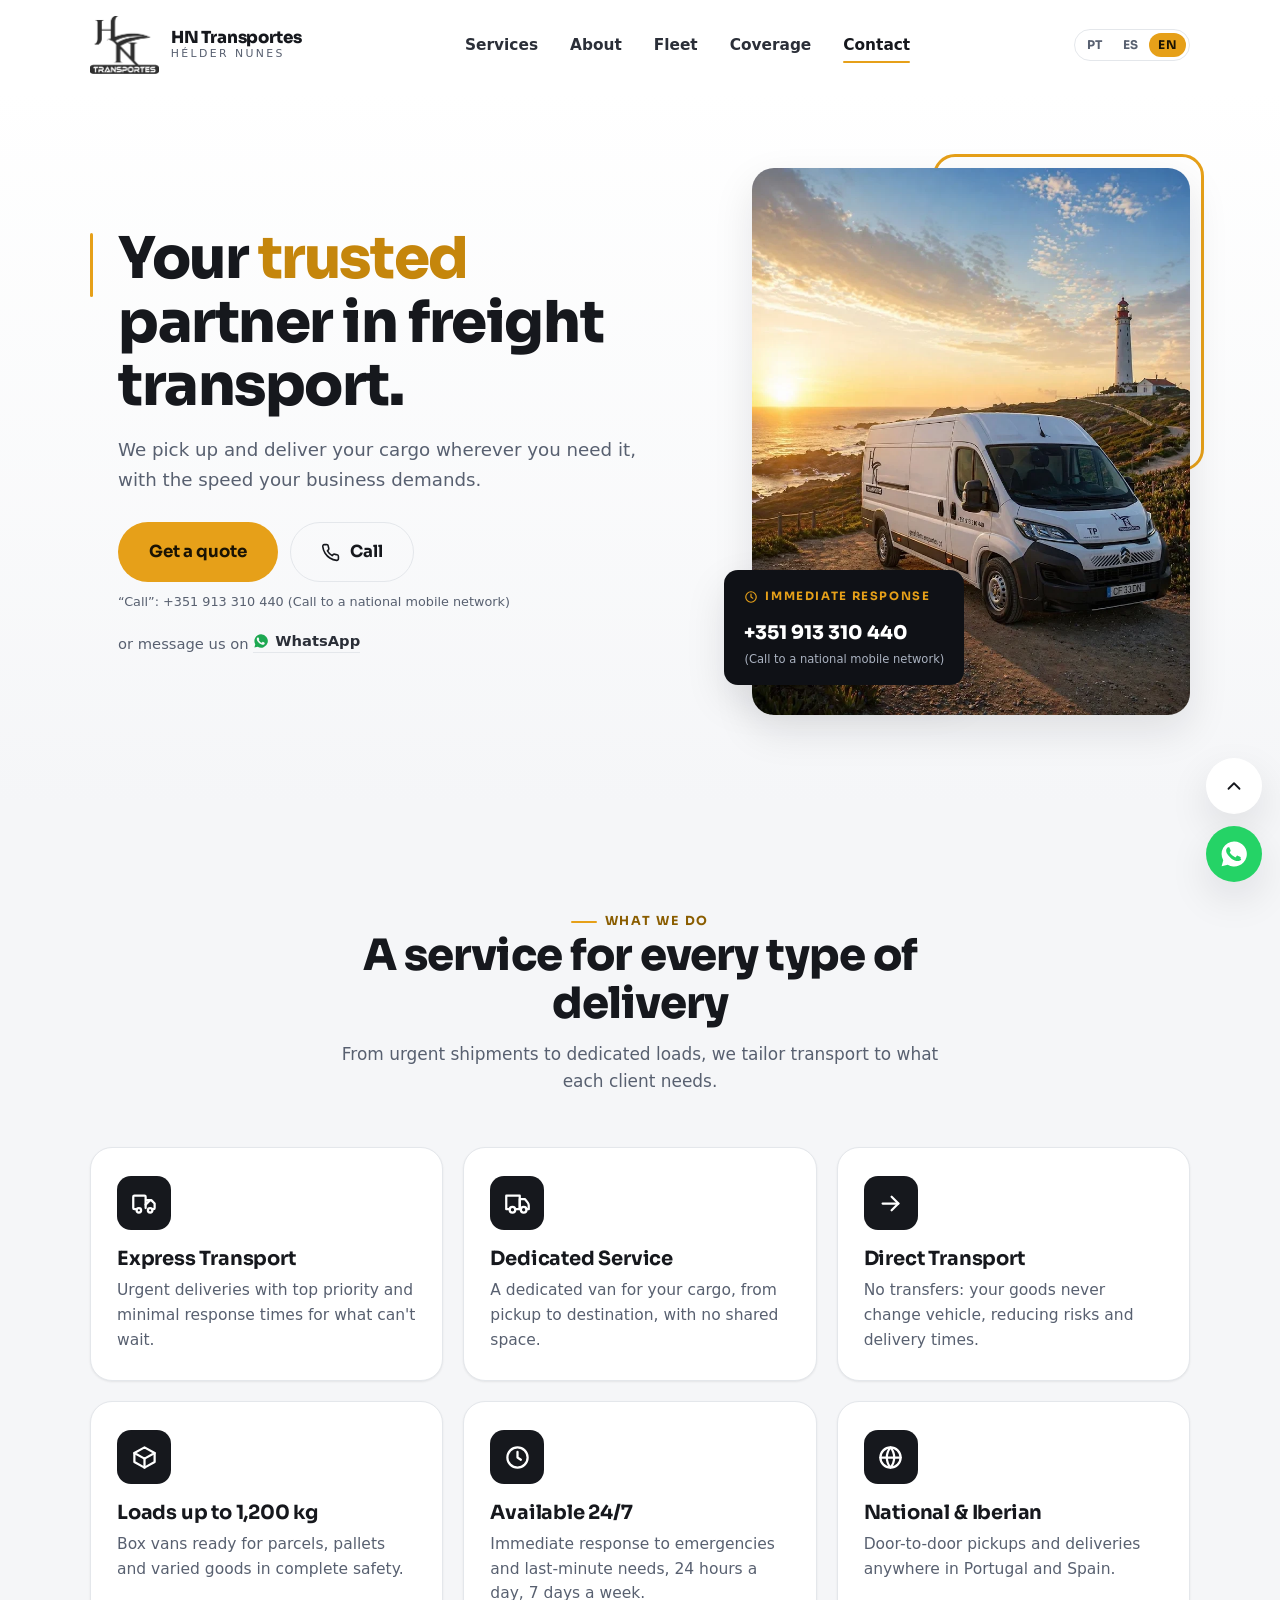
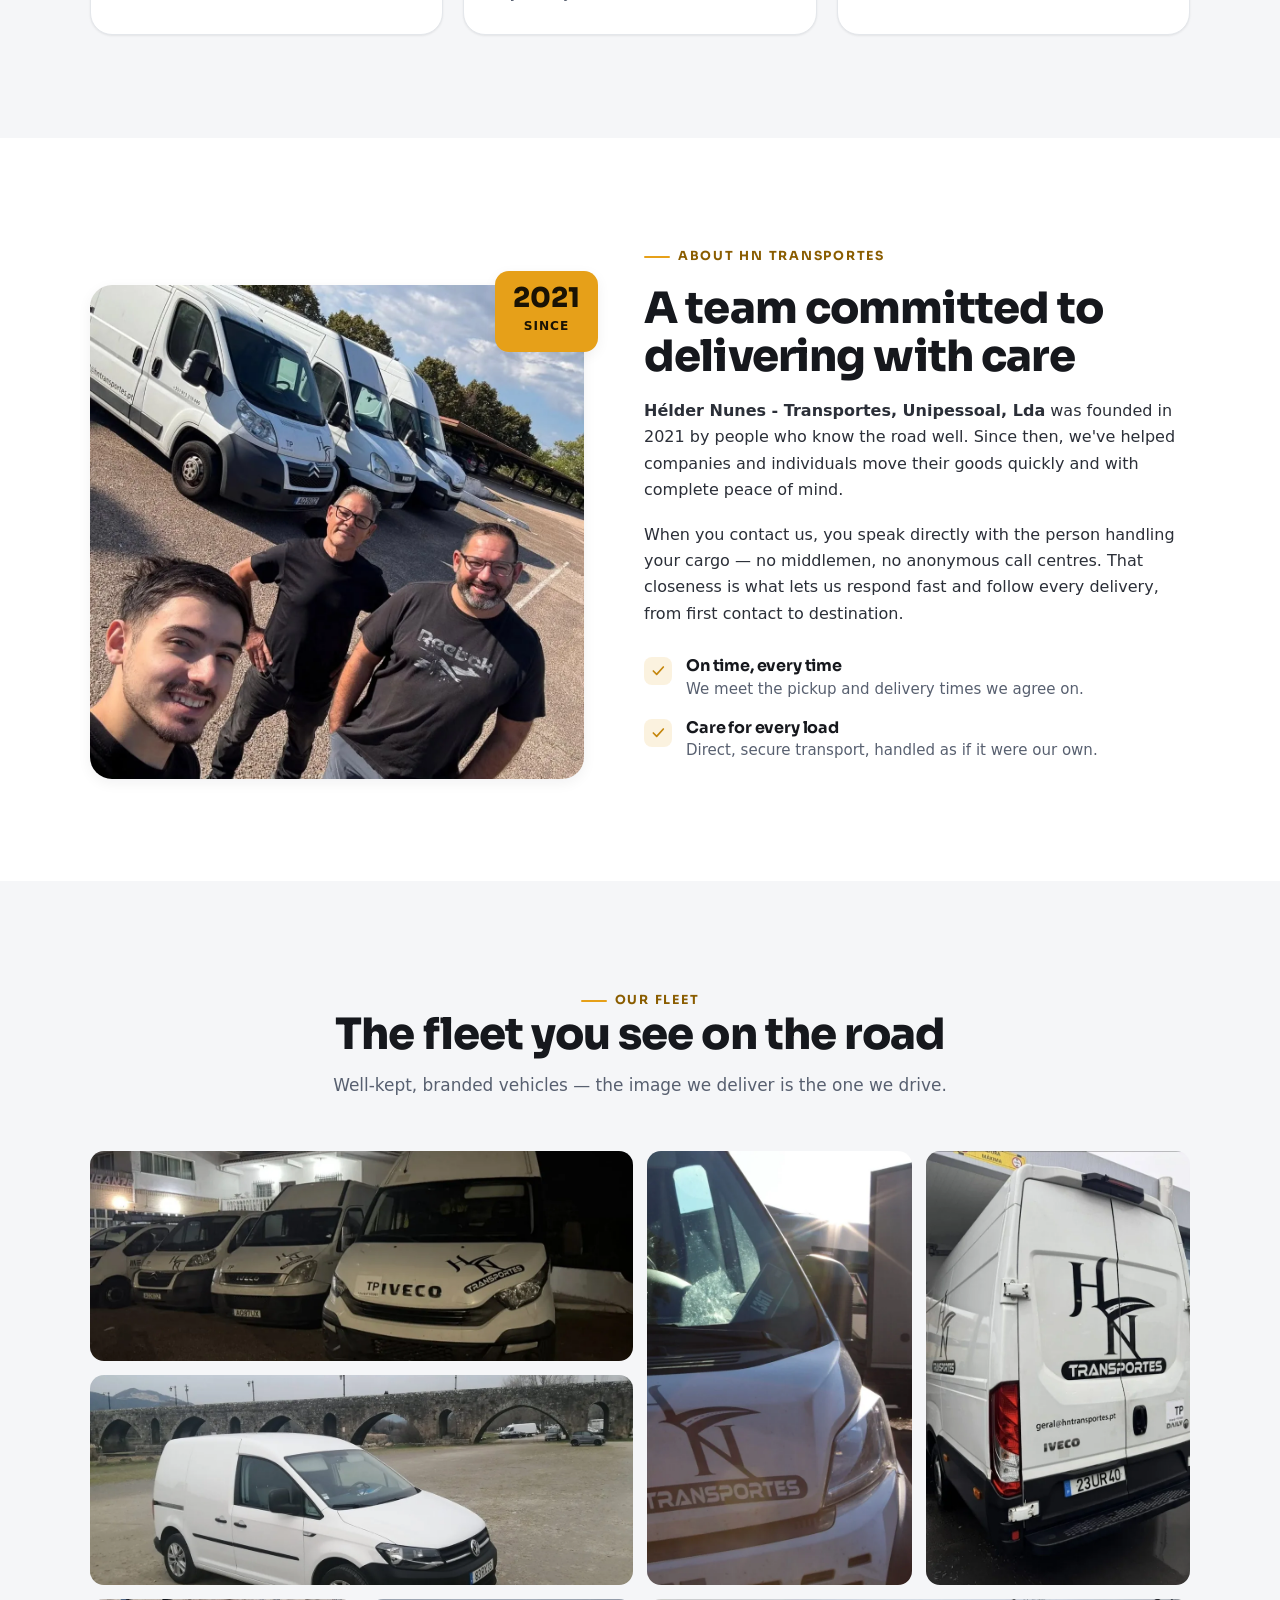
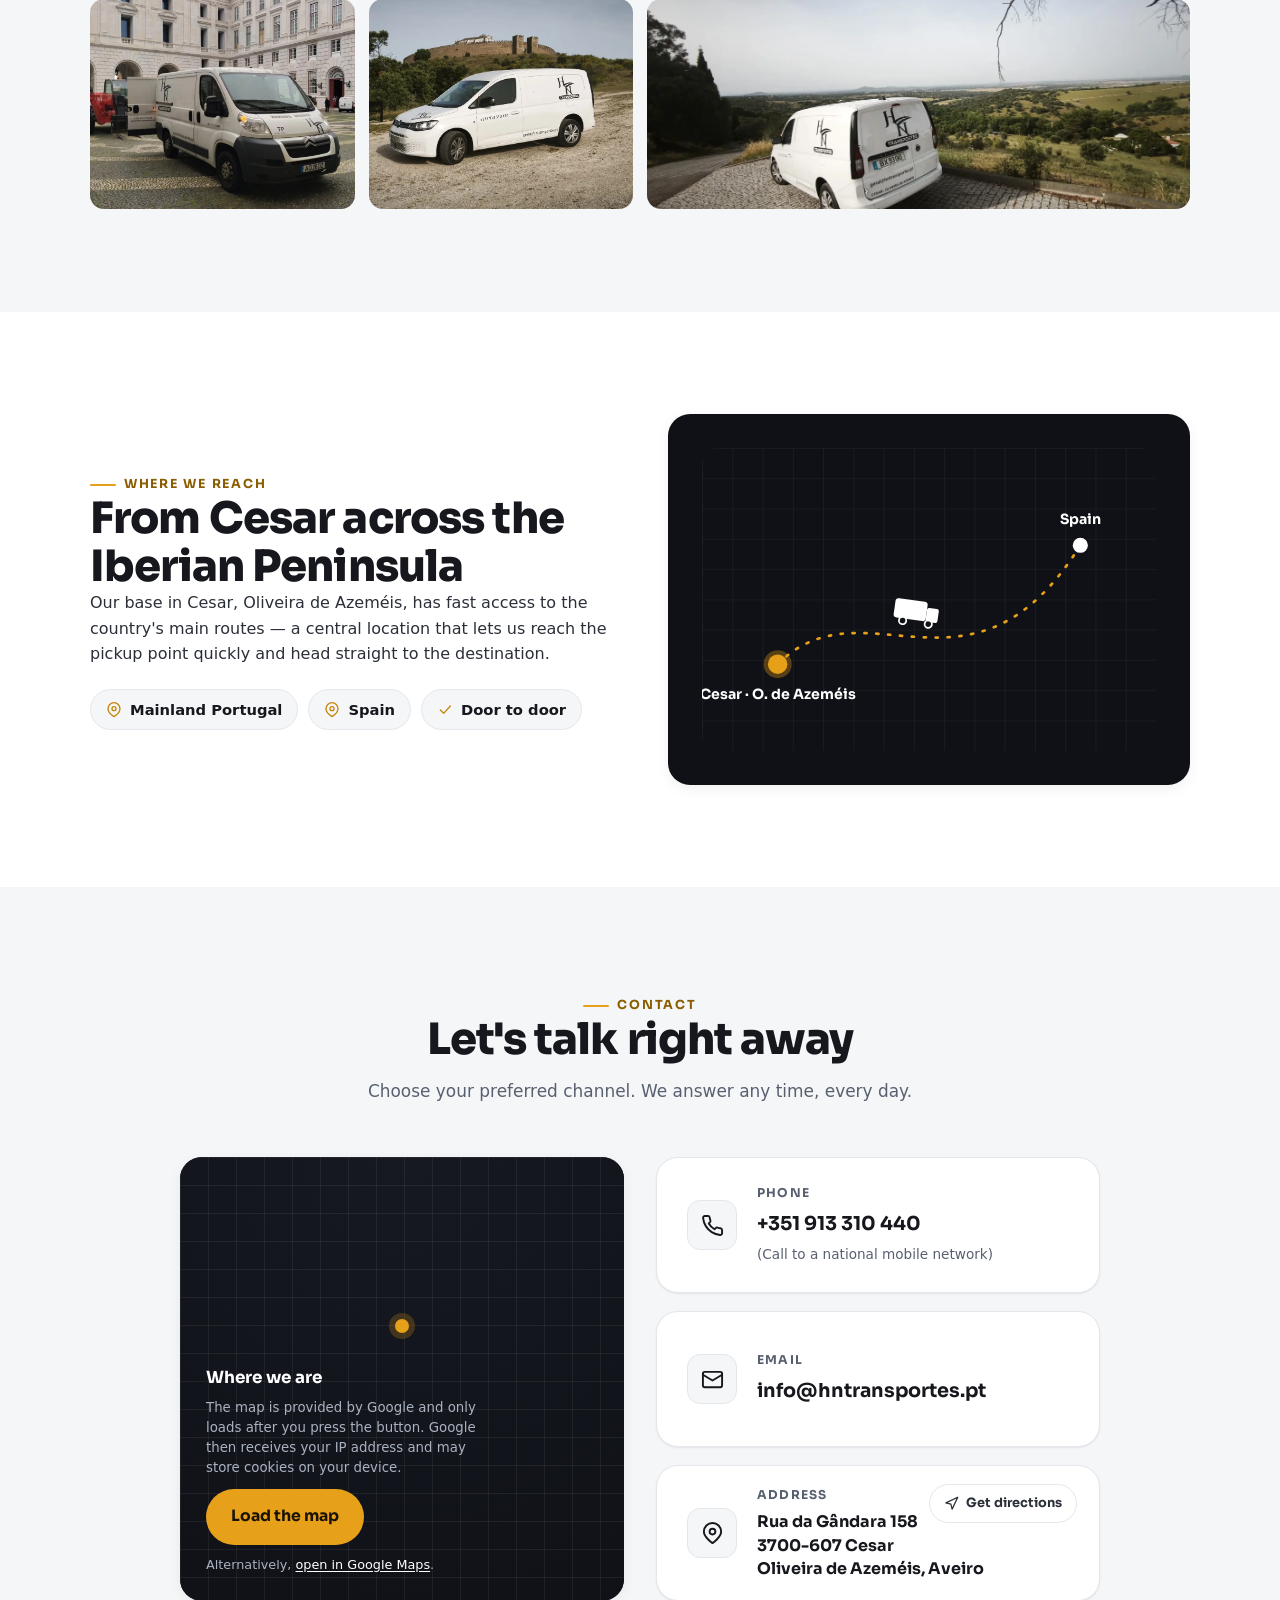
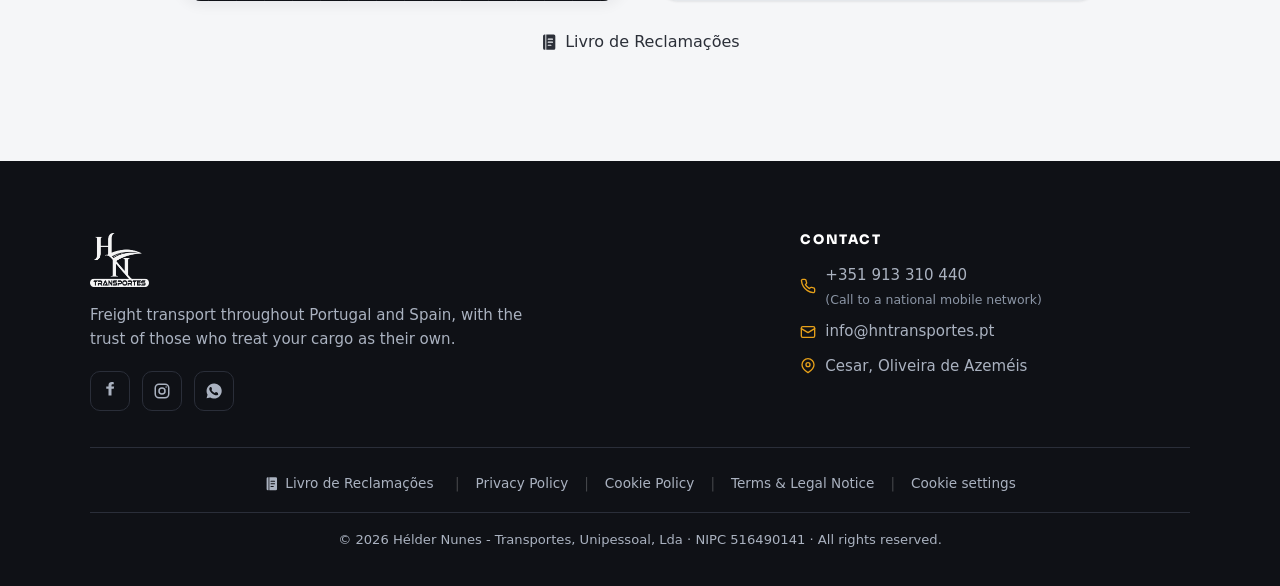
==== commit 7f4f3a44: "Grupo 1 da auditoria legal: Livro de Reclamações discreto (legal-comum v1.1.0) A pedido do Renato, o" ====
--- a/index.html
+++ b/index.html
@@ -50,8 +50,8 @@
   <link rel="manifest" href="site.webmanifest" />
 
   <link rel="preload" href="assets/fonts/sora-800.woff2" as="font" type="font/woff2" crossorigin />
-  <link rel="stylesheet" href="assets/css/styles.css?v=29" />
-  <!-- legal-comum:livro-css v1.0.0 -->
+  <link rel="stylesheet" href="assets/css/styles.css?v=30" />
+  <!-- legal-comum:livro-css v1.1.0 -->
   <style>
   .lr-botao{display:inline-flex;align-items:center;gap:.5em;min-height:44px;min-width:44px;padding:.5em 1em;border:1px solid transparent;border-radius:.5em;background:#af272f;color:#ffffff;font-family:inherit;font-size:max(14px,.95rem);font-weight:600;line-height:1.2;text-decoration:none;white-space:nowrap;cursor:pointer}
   .lr-botao:hover,.lr-botao:focus-visible{text-decoration:underline;text-underline-offset:.15em}
@@ -61,6 +61,10 @@
   .lr-botao--azul{background:#005a9c;color:#ffffff;border-color:transparent}
   .lr-botao--preto{background:#111111;color:#ffffff;border-color:transparent}
   .lr-botao--branco{background:#ffffff;color:#111111;border-color:#111111}
+  .lr-discreto{display:inline-flex;align-items:center;gap:.4em;min-height:24px;color:inherit;font:inherit;text-decoration:none;white-space:nowrap}
+  .lr-discreto:hover,.lr-discreto:focus-visible{text-decoration:underline;text-underline-offset:.15em}
+  .lr-discreto:focus-visible{outline:2px solid currentColor;outline-offset:2px}
+  .lr-discreto svg{width:1.15em;height:1.15em;flex:none}
   .lr-texto{font-weight:700;color:inherit;text-decoration:underline;text-underline-offset:.15em}
   .lr-texto svg{width:1.2em;height:1.2em;vertical-align:-.2em;margin-right:.3em}
   .lr-sr{position:absolute;width:1px;height:1px;margin:-1px;padding:0;overflow:hidden;clip:rect(0 0 0 0);white-space:nowrap;border:0}
@@ -362,8 +366,8 @@
           </div>
         </div>
         <p class="contact__livro reveal">
-          <!-- legal-comum:livro v1.0.0 -->
-          <a class="lr-botao" href="https://www.livroreclamacoes.pt/inicio" target="_blank" rel="noopener" lang="pt"><svg class="lr-icone" xmlns="http://www.w3.org/2000/svg" viewBox="0 0 24 24" width="24" height="24" aria-hidden="true" focusable="false" fill="currentColor"><path fill-rule="evenodd" d="M6 2h12a2 2 0 0 1 2 2v16a2 2 0 0 1-2 2H6a2 2 0 0 1-2-2V4a2 2 0 0 1 2-2Zm1 0v20h1.2V2H7Zm3.8 5.2h5.4a.8.8 0 0 1 0 1.6h-5.4a.8.8 0 0 1 0-1.6Zm0 4h5.4a.8.8 0 0 1 0 1.6h-5.4a.8.8 0 0 1 0-1.6Zm0 4h3.4a.8.8 0 0 1 0 1.6h-3.4a.8.8 0 0 1 0-1.6Z"/></svg><span class="lr-botao__texto">Livro de Reclamações</span><span class="lr-sr" data-i18n="livro.sr"> (abre numa nova janela)</span></a>
+          <!-- legal-comum:livro v1.1.0 -->
+          <a class="lr-discreto" href="https://www.livroreclamacoes.pt/inicio" target="_blank" rel="noopener" lang="pt"><svg class="lr-icone" xmlns="http://www.w3.org/2000/svg" viewBox="0 0 24 24" width="24" height="24" aria-hidden="true" focusable="false" fill="currentColor"><path fill-rule="evenodd" d="M6 2h12a2 2 0 0 1 2 2v16a2 2 0 0 1-2 2H6a2 2 0 0 1-2-2V4a2 2 0 0 1 2-2Zm1 0v20h1.2V2H7Zm3.8 5.2h5.4a.8.8 0 0 1 0 1.6h-5.4a.8.8 0 0 1 0-1.6Zm0 4h5.4a.8.8 0 0 1 0 1.6h-5.4a.8.8 0 0 1 0-1.6Zm0 4h3.4a.8.8 0 0 1 0 1.6h-3.4a.8.8 0 0 1 0-1.6Z"/></svg><span>Livro de Reclamações</span><span class="lr-sr" data-i18n="livro.sr"> (abre numa nova janela)</span></a>
           <!-- /legal-comum:livro -->
         </p>
       </div>
@@ -395,8 +399,8 @@
 
       <div class="footer__bottom">
         <nav class="footer__links" aria-label="Ligações legais">
-          <!-- legal-comum:livro v1.0.0 -->
-          <a class="lr-botao" href="https://www.livroreclamacoes.pt/inicio" target="_blank" rel="noopener" lang="pt"><svg class="lr-icone" xmlns="http://www.w3.org/2000/svg" viewBox="0 0 24 24" width="24" height="24" aria-hidden="true" focusable="false" fill="currentColor"><path fill-rule="evenodd" d="M6 2h12a2 2 0 0 1 2 2v16a2 2 0 0 1-2 2H6a2 2 0 0 1-2-2V4a2 2 0 0 1 2-2Zm1 0v20h1.2V2H7Zm3.8 5.2h5.4a.8.8 0 0 1 0 1.6h-5.4a.8.8 0 0 1 0-1.6Zm0 4h5.4a.8.8 0 0 1 0 1.6h-5.4a.8.8 0 0 1 0-1.6Zm0 4h3.4a.8.8 0 0 1 0 1.6h-3.4a.8.8 0 0 1 0-1.6Z"/></svg><span class="lr-botao__texto">Livro de Reclamações</span><span class="lr-sr" data-i18n="livro.sr"> (abre numa nova janela)</span></a>
+          <!-- legal-comum:livro v1.1.0 -->
+          <a class="lr-discreto" href="https://www.livroreclamacoes.pt/inicio" target="_blank" rel="noopener" lang="pt"><svg class="lr-icone" xmlns="http://www.w3.org/2000/svg" viewBox="0 0 24 24" width="24" height="24" aria-hidden="true" focusable="false" fill="currentColor"><path fill-rule="evenodd" d="M6 2h12a2 2 0 0 1 2 2v16a2 2 0 0 1-2 2H6a2 2 0 0 1-2-2V4a2 2 0 0 1 2-2Zm1 0v20h1.2V2H7Zm3.8 5.2h5.4a.8.8 0 0 1 0 1.6h-5.4a.8.8 0 0 1 0-1.6Zm0 4h5.4a.8.8 0 0 1 0 1.6h-5.4a.8.8 0 0 1 0-1.6Zm0 4h3.4a.8.8 0 0 1 0 1.6h-3.4a.8.8 0 0 1 0-1.6Z"/></svg><span>Livro de Reclamações</span><span class="lr-sr" data-i18n="livro.sr"> (abre numa nova janela)</span></a>
           <!-- /legal-comum:livro -->
           <a href="privacidade.html" data-i18n="footer.priv">Política de Privacidade</a>
           <a href="cookies.html" data-i18n="footer.cookies">Política de Cookies</a>
--- a/assets/css/styles.css
+++ b/assets/css/styles.css
@@ -452,10 +452,7 @@
 }
 
 /* ---------- Grupo 1 da auditoria legal (out 2026) ---------- */
-/* Botão do Livro de Reclamações (legal-comum): não herda o tamanho nem a cor das ligações legais do rodapé */
-.footer__bottom a.lr-botao, .footer__bottom a.lr-botao:hover { font-size: max(14px, .95rem); color: #fff; }
-/* O separador «|» das ligações legais ficava dentro do botão vermelho: o botão já se distingue sozinho */
-.footer__links > a.lr-botao::after { content: none; }
+/* Livro de Reclamações (legal-comum, discreto): com a letra, a cor e o separador das outras ligações legais */
 .contact__livro { margin: clamp(20px, 3vw, 28px) 0 0; text-align: center; }
 /* Nota do custo da chamada junto ao botão «Ligar» (DL 59/2021, art. 3.º) */
 .hero__callnote { margin-top: 10px; font-size: .8rem; color: var(--muted); }
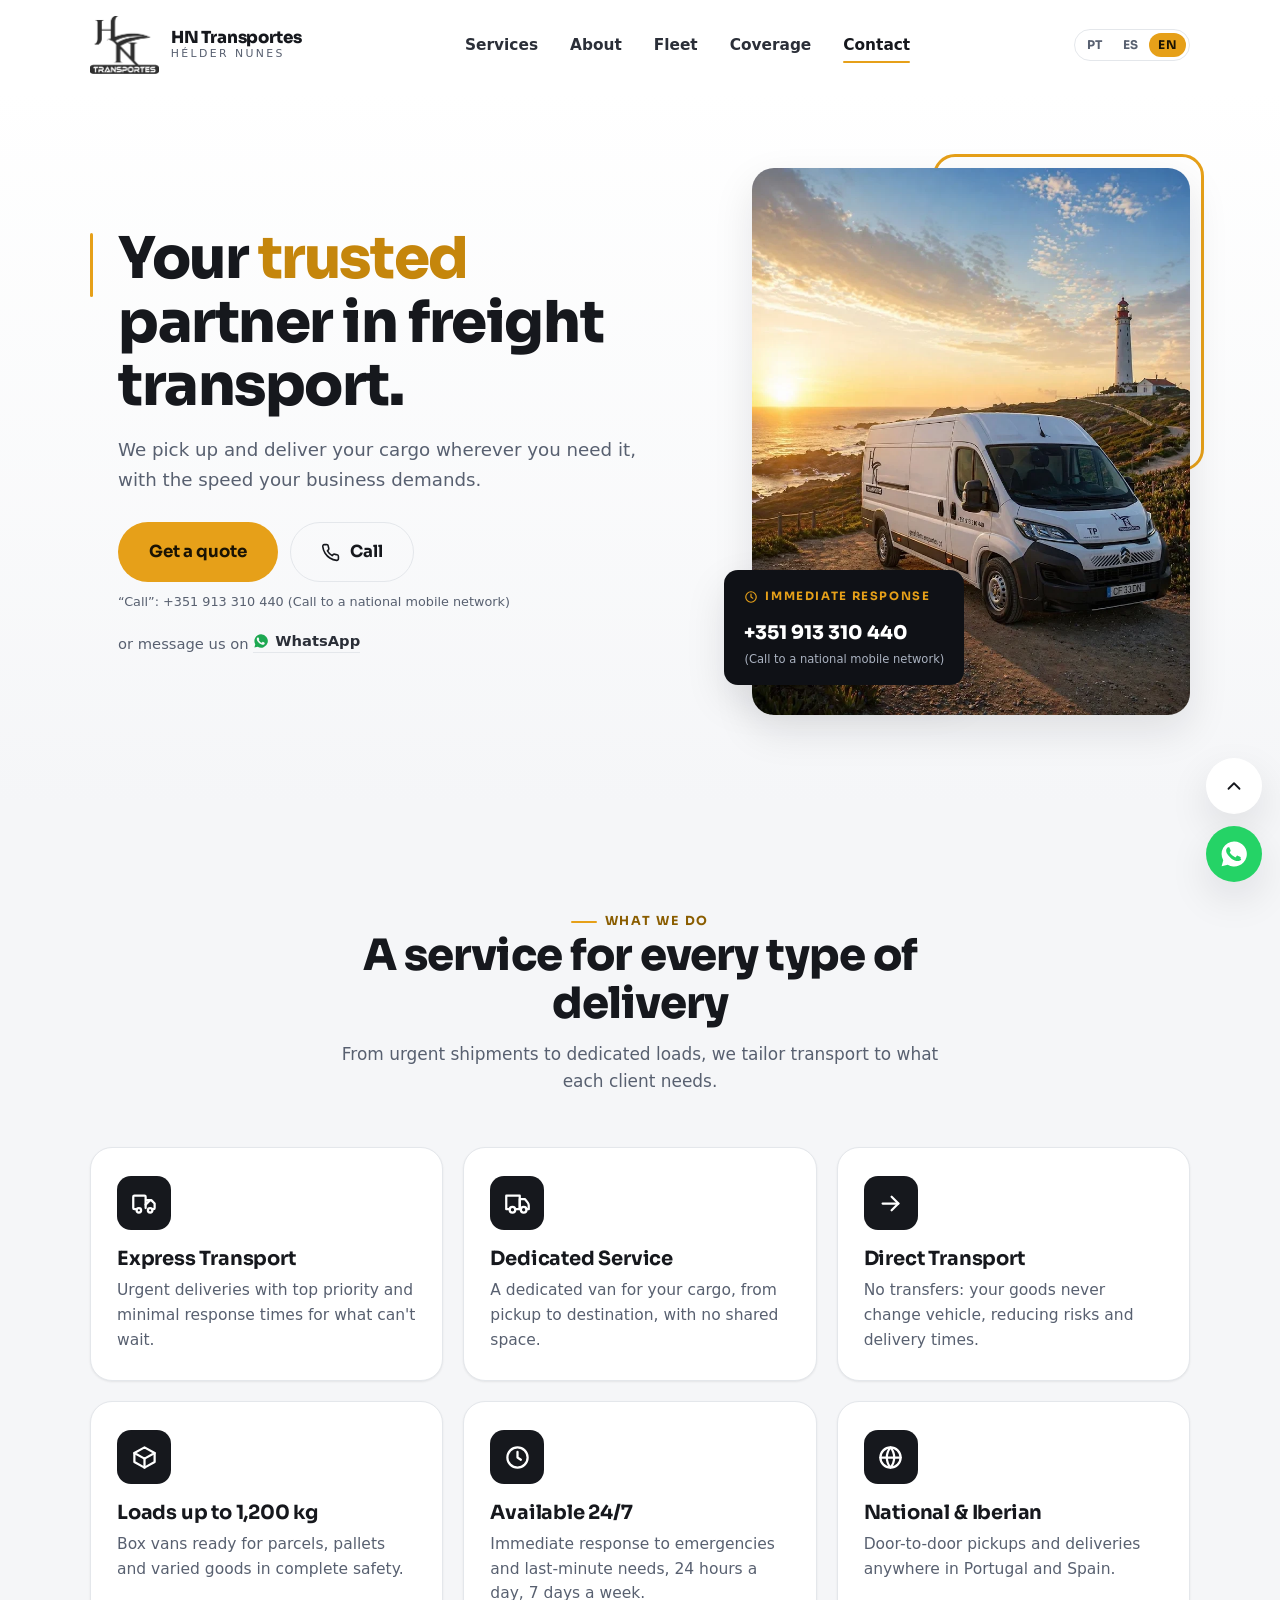
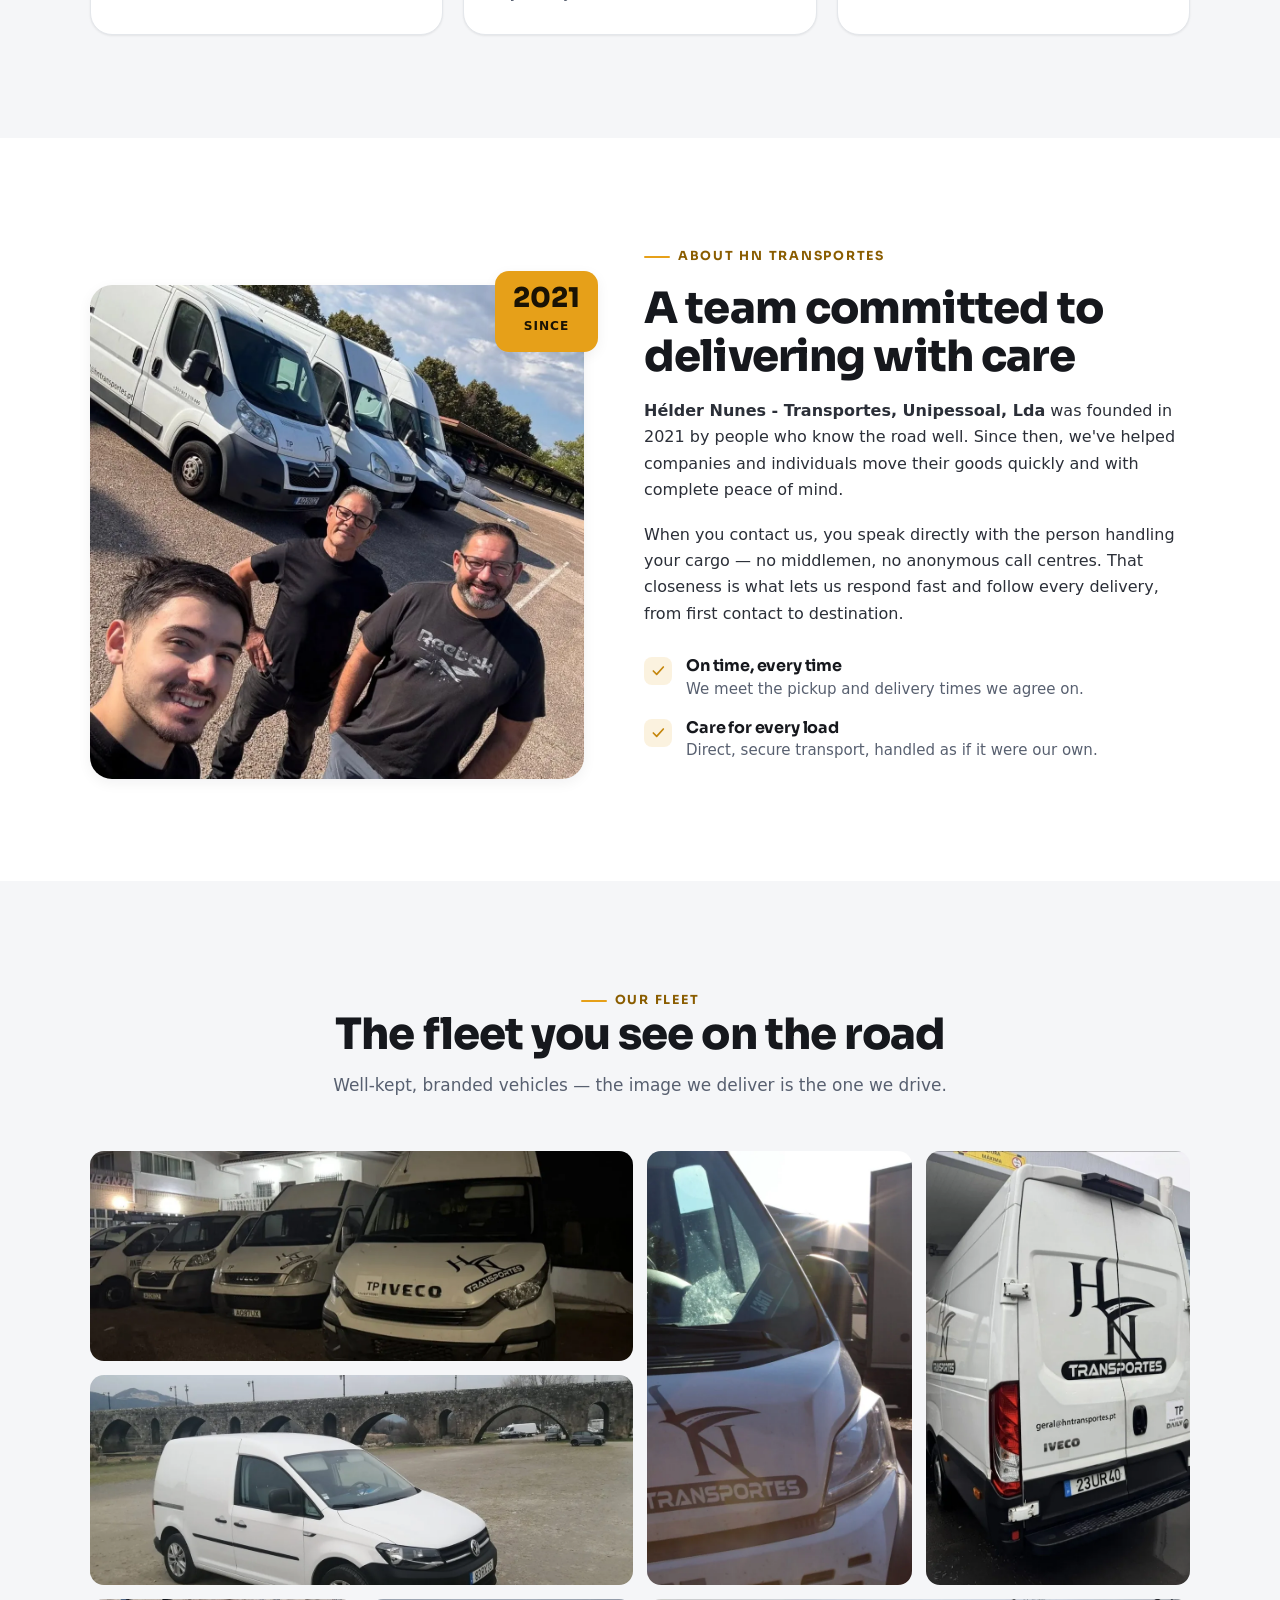
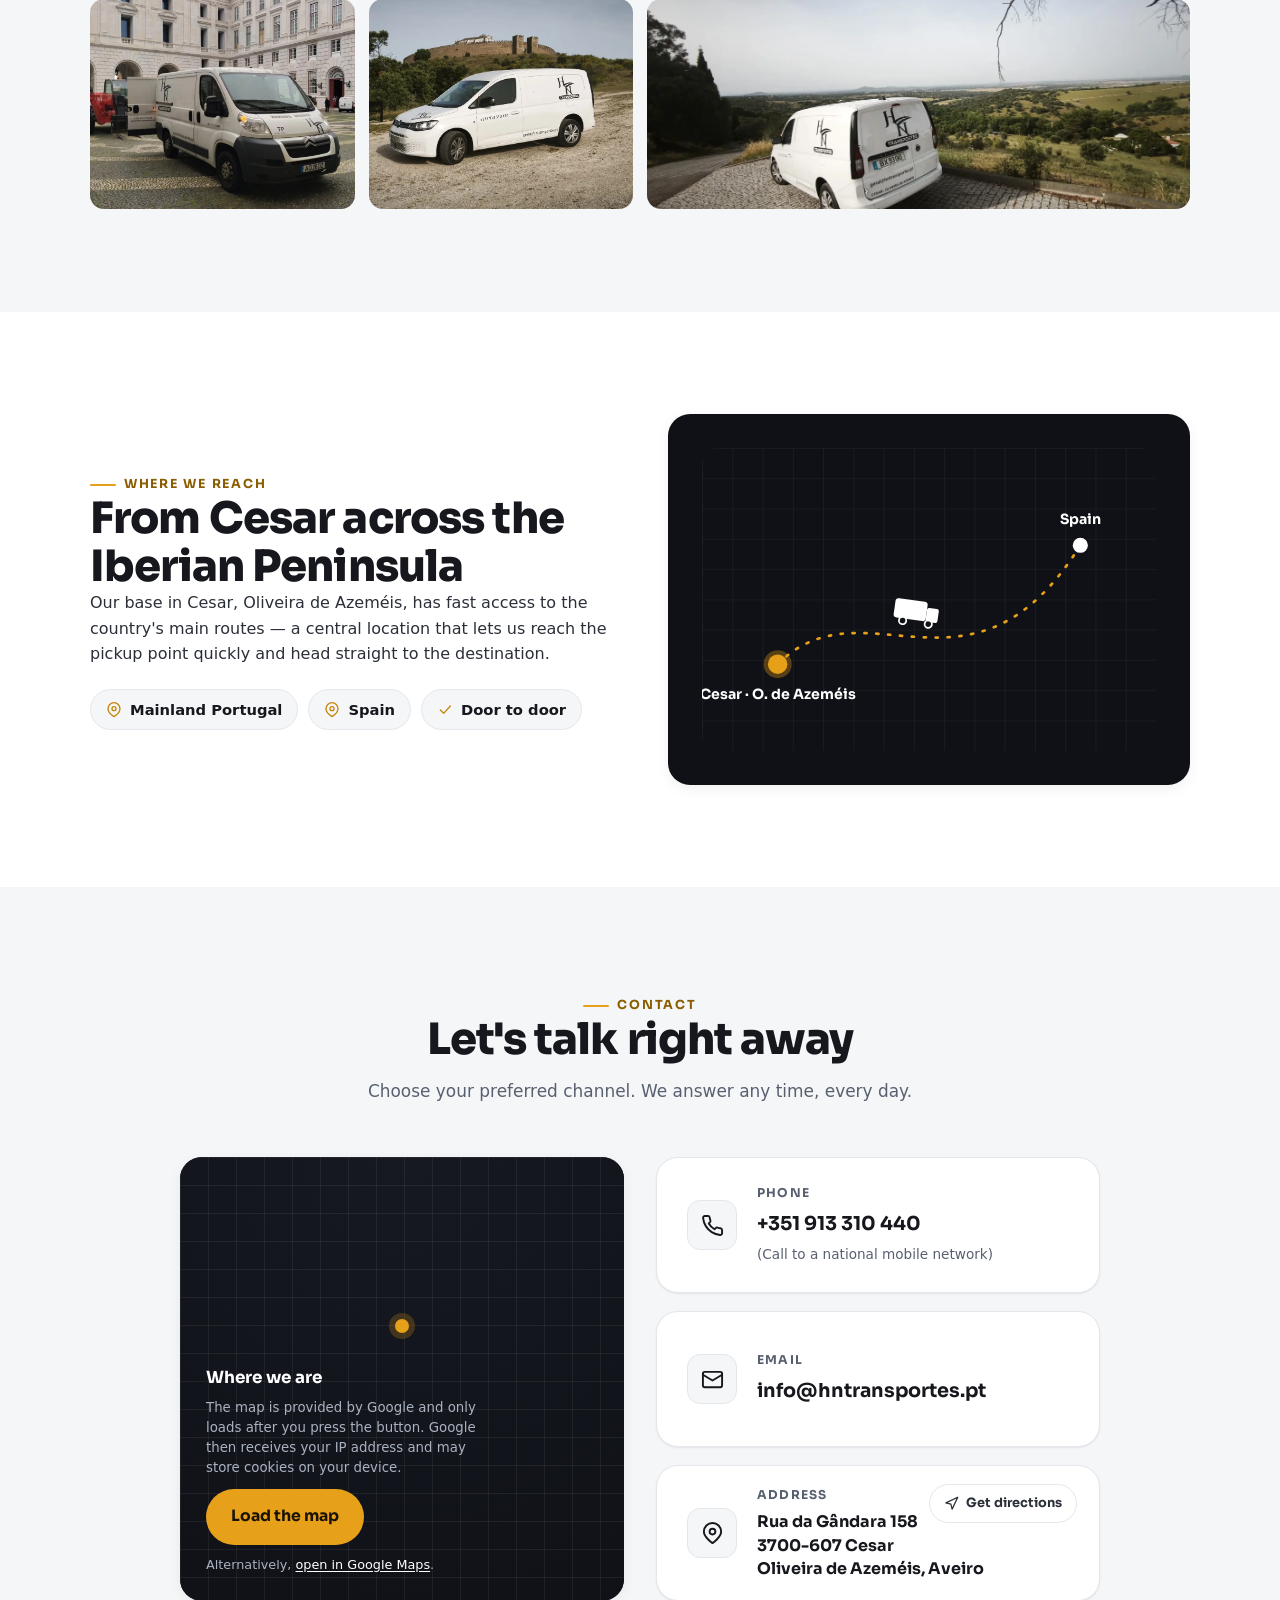
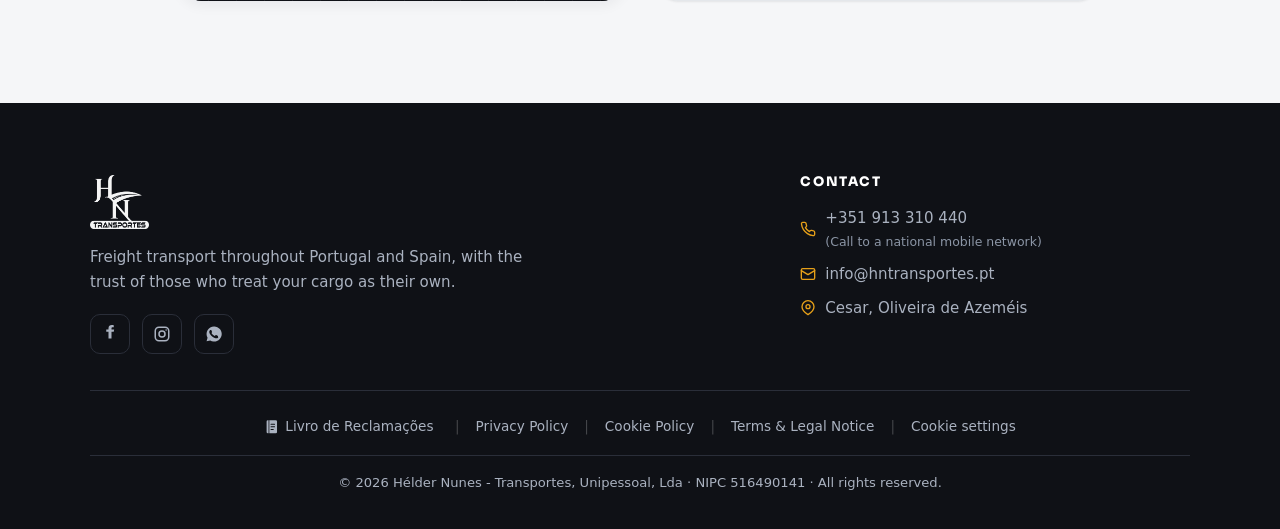
==== commit 0a97e7fa: "Livro de Reclamações só no rodapé: sai o bloco dos contactos O Renato (27 out): o Livro aparecia nos" ====
--- a/index.html
+++ b/index.html
@@ -365,11 +365,6 @@
             </address>
           </div>
         </div>
-        <p class="contact__livro reveal">
-          <!-- legal-comum:livro v1.1.0 -->
-          <a class="lr-discreto" href="https://www.livroreclamacoes.pt/inicio" target="_blank" rel="noopener" lang="pt"><svg class="lr-icone" xmlns="http://www.w3.org/2000/svg" viewBox="0 0 24 24" width="24" height="24" aria-hidden="true" focusable="false" fill="currentColor"><path fill-rule="evenodd" d="M6 2h12a2 2 0 0 1 2 2v16a2 2 0 0 1-2 2H6a2 2 0 0 1-2-2V4a2 2 0 0 1 2-2Zm1 0v20h1.2V2H7Zm3.8 5.2h5.4a.8.8 0 0 1 0 1.6h-5.4a.8.8 0 0 1 0-1.6Zm0 4h5.4a.8.8 0 0 1 0 1.6h-5.4a.8.8 0 0 1 0-1.6Zm0 4h3.4a.8.8 0 0 1 0 1.6h-3.4a.8.8 0 0 1 0-1.6Z"/></svg><span>Livro de Reclamações</span><span class="lr-sr" data-i18n="livro.sr"> (abre numa nova janela)</span></a>
-          <!-- /legal-comum:livro -->
-        </p>
       </div>
     </section>
   </main>
--- a/assets/css/styles.css
+++ b/assets/css/styles.css
@@ -452,8 +452,6 @@
 }
 
 /* ---------- Grupo 1 da auditoria legal (out 2026) ---------- */
-/* Livro de Reclamações (legal-comum, discreto): com a letra, a cor e o separador das outras ligações legais */
-.contact__livro { margin: clamp(20px, 3vw, 28px) 0 0; text-align: center; }
 /* Nota do custo da chamada junto ao botão «Ligar» (DL 59/2021, art. 3.º) */
 .hero__callnote { margin-top: 10px; font-size: .8rem; color: var(--muted); }
 /* Mapa atrás de uma fachada: «Deixar de carregar o mapa» por cima do mapa, só com o mapa carregado */
